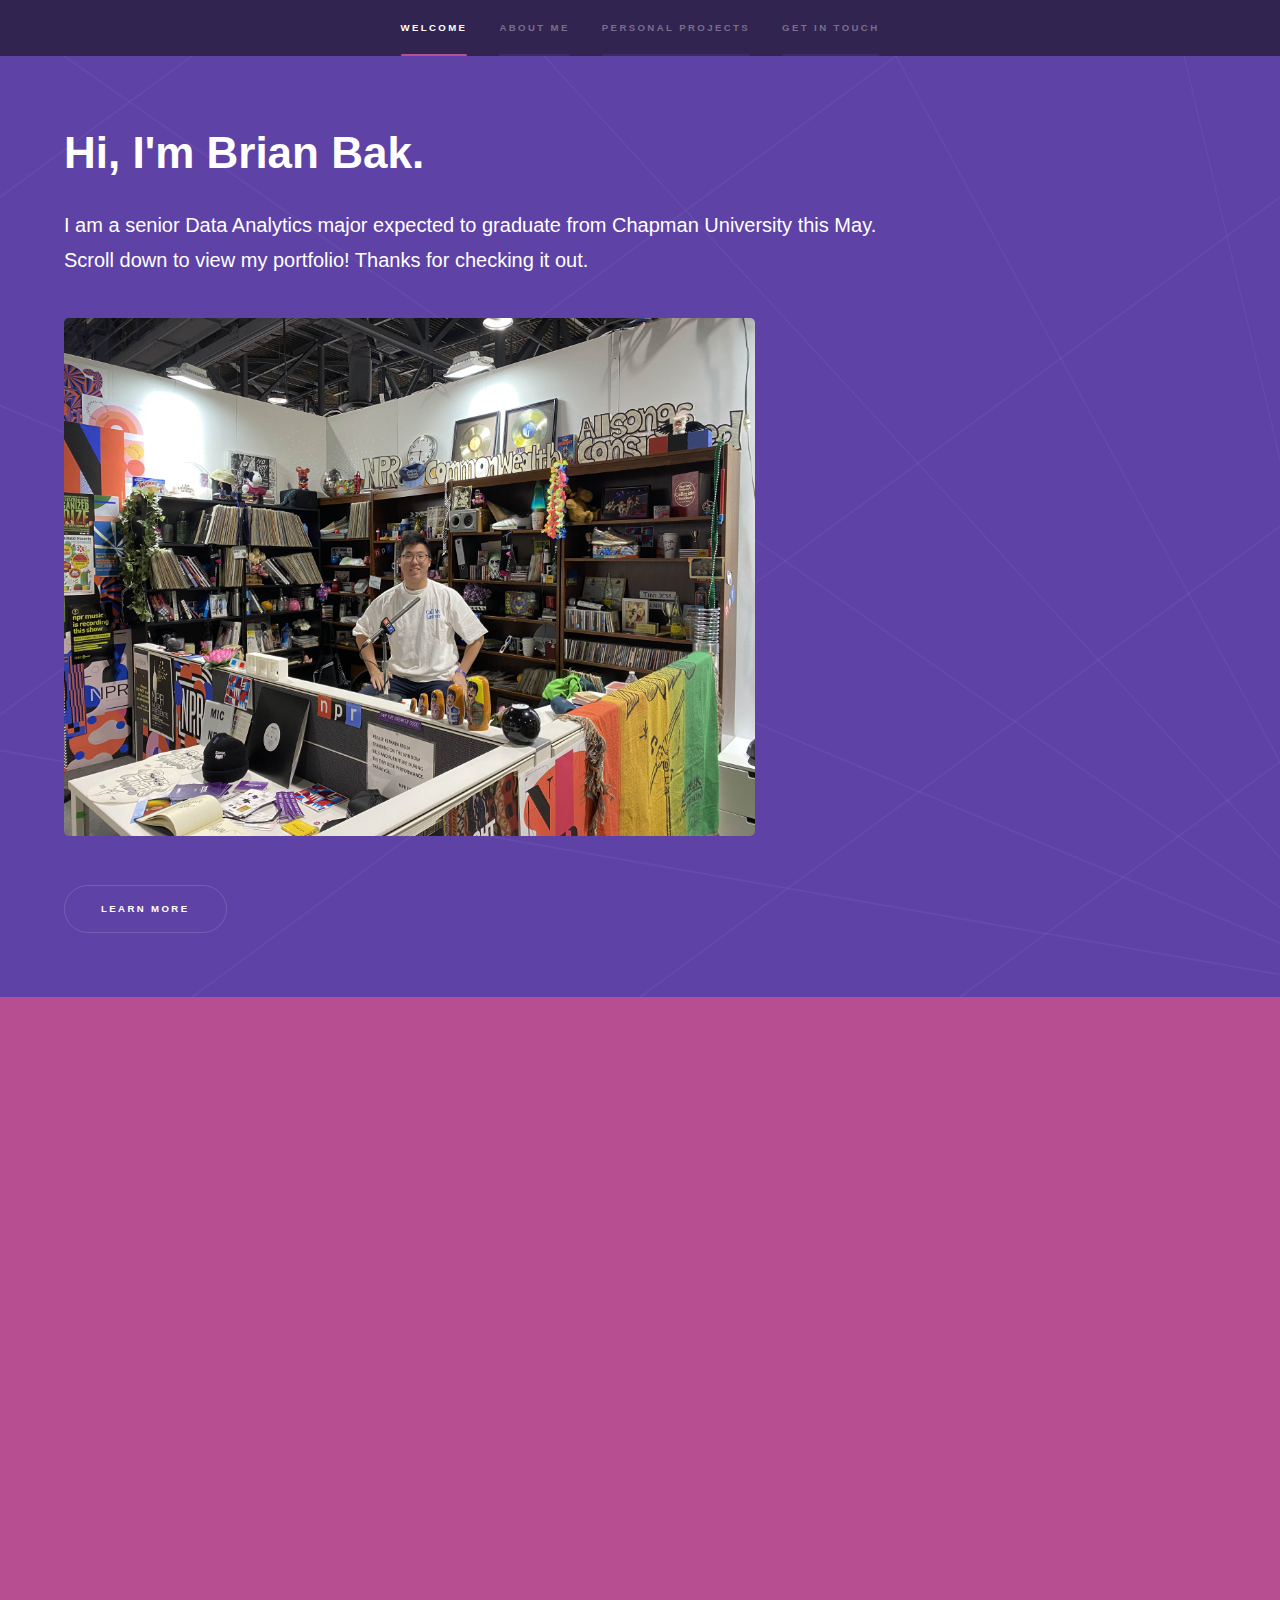
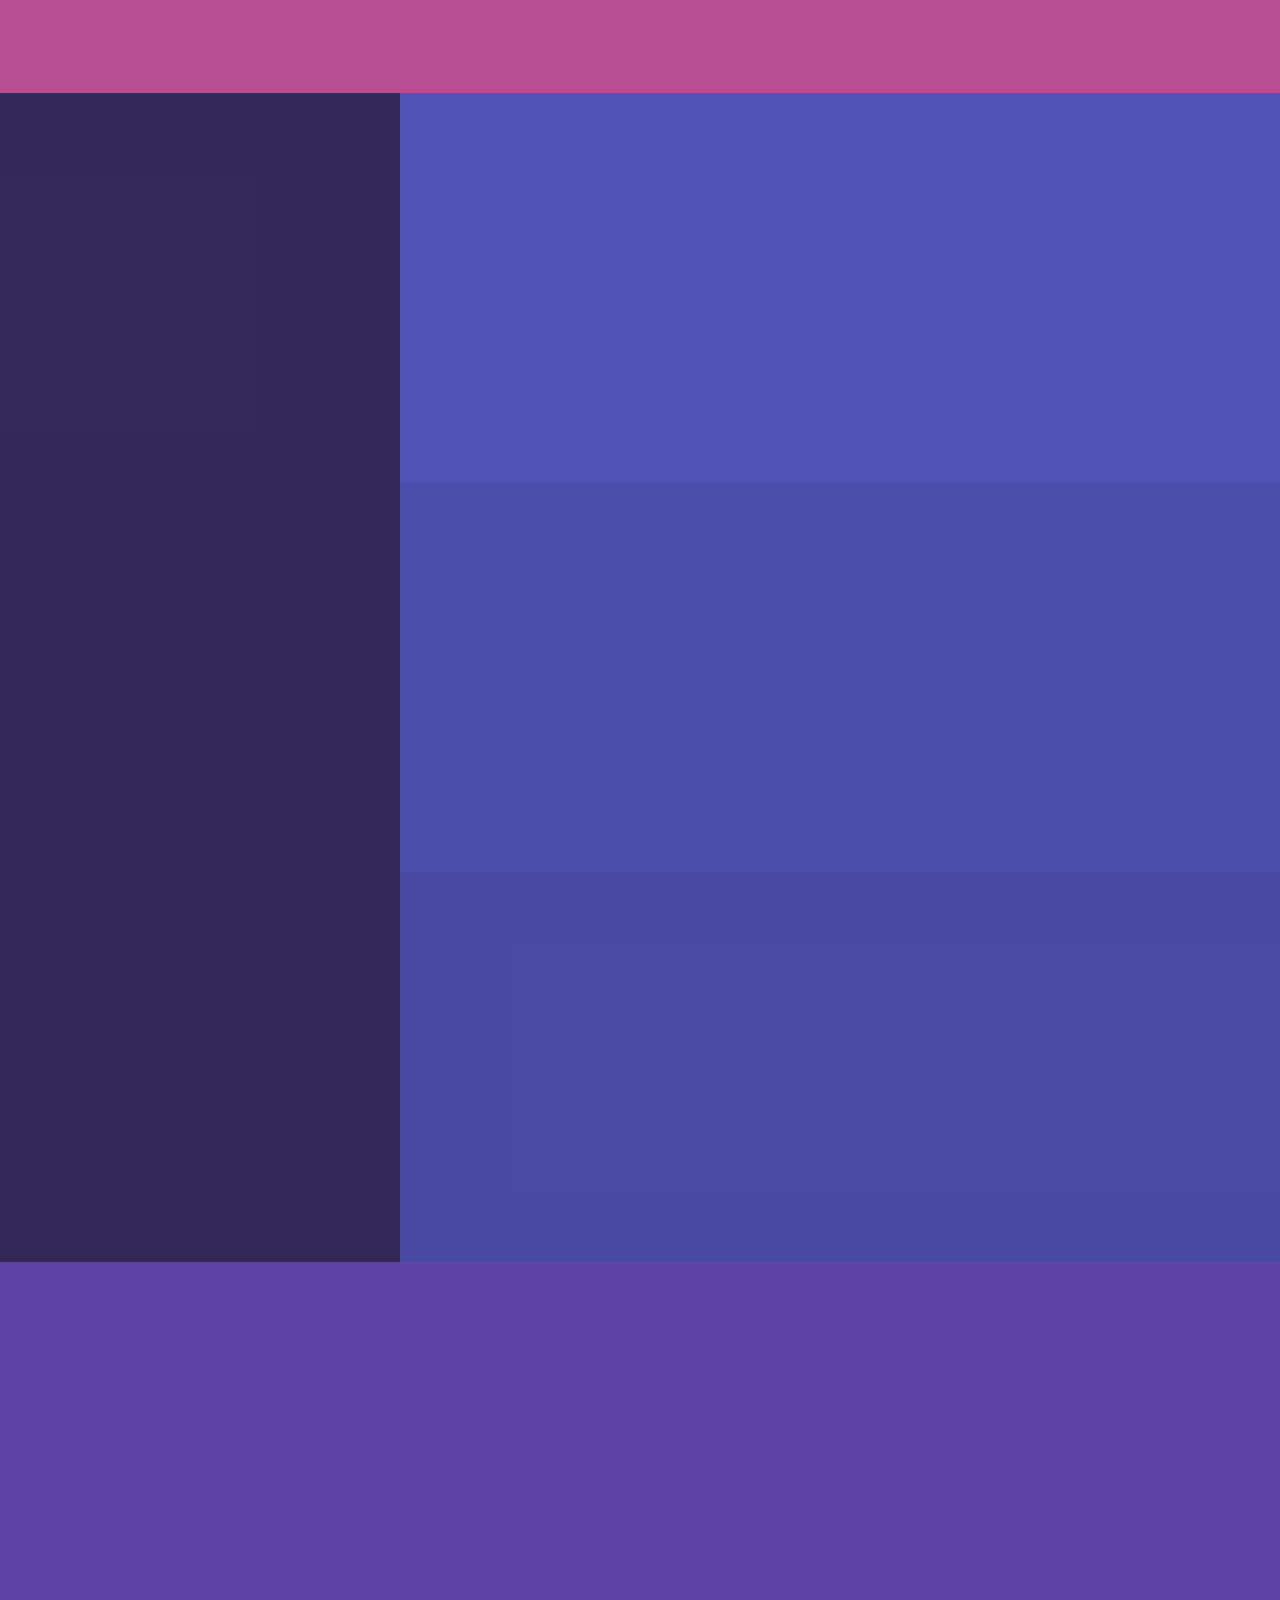
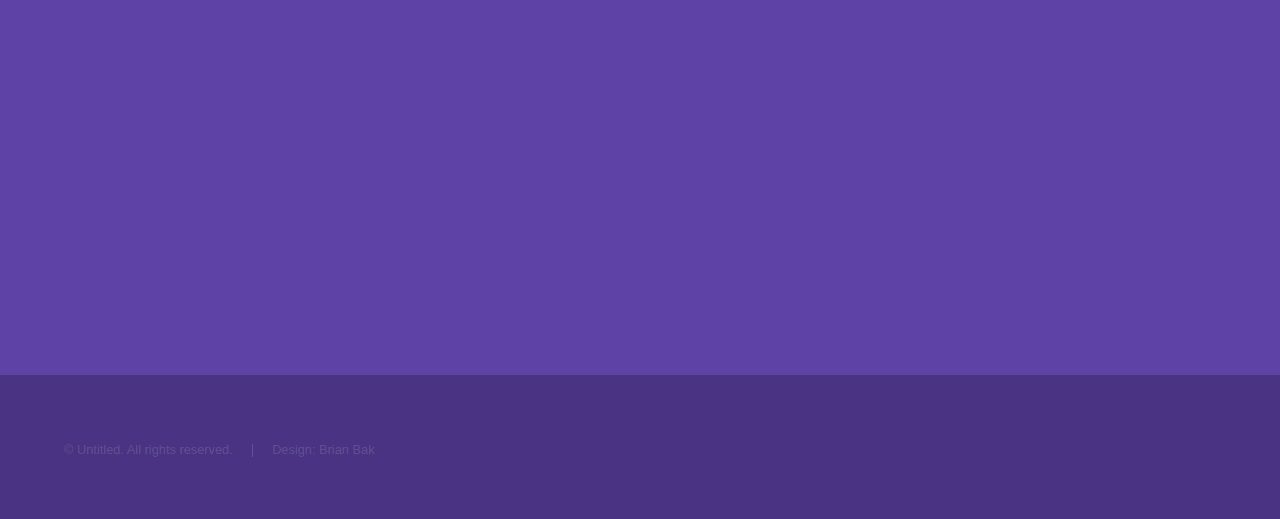
==== index.html @ 51b42155 "Add files via upload" ====
<!DOCTYPE HTML>
<!--
	Hyperspace by HTML5 UP
	html5up.net | @ajlkn
	Free for personal and commercial use under the CCA 3.0 license (html5up.net/license)
-->
<html>
	<head>
		<title>Brian Bak's Portfolio</title>
		<meta charset="utf-8" />
		<meta name="viewport" content="width=device-width, initial-scale=1, user-scalable=no" />
		<link rel="stylesheet" href="assets/css/main.css" />
		<noscript><link rel="stylesheet" href="assets/css/noscript.css" /></noscript>
	</head>
	<body class="is-preload">

		<!-- Sidebar -->
			<section id="sidebar">
				<div class="inner">
					<nav>
						<ul>
							<li><a href="#intro">Welcome</a></li>
							<li><a href="#one">About Me</a></li>
							<li><a href="#two">Personal Projects</a></li>
							<li><a href="#three">Get in touch</a></li>
						</ul>
					</nav>
				</div>
			</section>

		<!-- Wrapper -->
			<div id="wrapper">

				<!-- Intro -->
					<section id="intro" class="wrapper style1 fullscreen fade-up">
						<div class="inner">
							<h1>Hi, I'm Brian Bak.</h1>
							<p>I am a senior Data Analytics major expected to graduate from Chapman University this May. <br/>
							Scroll down to view my portfolio! Thanks for checking it out.</p>
							<p class="image"><img src="images/IMG_0502.jpg"/></p>
							<ul class="actions">
								<li><a href="#one" class="button scrolly">Learn more</a></li>
							</ul>
						</div>
					</section>
			

				<!-- One -->
					<section id="one" class="wrapper style3 fade-up">
						<div class="inner">
							<h2>About Me</h2>
							
							<p> Growing up, I took interest in the decision aspects of sports, curious about how to incorporate statistics 
								to improve in-game strategies and make decisions driven by data. From then on, these interests growing up led me to 
								Chapman University where I am expected to graduate this May with degrees in Data Analytics and Business Administration. 
							</br> </br>
								As I’ve progressed throughout my academic career, I’ve been exposed to a variety of other areas where analytics and data 
								strategy can be applied, such as the business sector. This led me to pursue an internship with NASCAR, a sport and business 
								I was unfamiliar with at the time, and granted me the opportunity to gain real world experience by applying what I’ve learned 
								in school to the fields of consumer behavior, research & insights, and data strategy. 
							</br></br>
								These lessons and experiences have greatly influenced what I look for in my career, and I'm hoping to pursue a role that reflects
								these sentiments.


								<h2>Here are a few fun facts about me: </h2>
								<ul>
									<li> My favorite TV show is Jeopardy.</li>
									<li> Picked up sports and concert photography within the last year. My dream is to photograph Bad Bunny.
										<a href="https://www.instagram.com/bbakphoto/" target="_blank" a> <br/>
											Click to see who I've photographed so far!</a> </li>
									<li> I've lived in every corner of the continental USA. Can you guess where?</li>
								</ul>
							</p>
							<p>Scroll down to view a few of my recent projects! </p>
						</div>
					</section>

				<!-- Two -->
				<section id="two" class="wrapper style2 spotlights">
					<section>
						<a href="#" class="image"><img src="https://miro.medium.com/v2/0*N3GcyIlVCw7f-8fk" alt="" data-position="center center" /></a>
						<div class="content">
							<div class="inner">
								<h2>The Significance of Day 2 Draft Picks: A Preview of a Few Late Round Prospects</h2>
								<p>Now that the NFL Combine and Pro Days have concluded, many of us are familiar with the Day 1 college prospects. However, front offices 
									place emphasis on finding and drafting undervalued players to select in the later rounds of the draft to help round out their rosters.</p>
								<ul class="actions">
									<li><a href="https://brianbak.medium.com/the-significance-of-day-2-draft-picks-a-preview-of-a-few-late-round-prospects-a52f808324b1" target="_blank" class="button">Learn more</a></li>
								</ul>
							</div>
						</div>
					</section>
					<section>
						<a href="#" class="image"><img src="https://miro.medium.com/v2/format:webp/1*3vzLBD2oh32hBm9R43gMwA.png" alt="" data-position="top center" /></a>
						<div class="content">
							<div class="inner">
								<h2>Sea Us Rise: An Assessment of the Seattle Mariners</h2>
								<p>Baseball is right around the corner... hopefully. I provided an in-depth analysis of last year's performance of the Seattle Mariners.
									I analyzed key metrics that explained the team's strengths and weaknesses while displaying them using data visualization tactics.</p>
								<ul class="actions">
									<li><a href="https://brianbak.medium.com/sea-us-rise-an-assessment-of-the-seattle-mariners-c0f5d34ef2f6" target="_blank" class="button">Learn more</a></li>
								</ul>
							</div>
						</div>
					</section>
					<section>
						<a href="#" class="image"><img src="https://miro.medium.com/v2/0*O9db_yfv7i98U46D" alt="" data-position="25% 25%" /></a>
						<div class="content">
							<div class="inner">
								<h2>Fly Eagles Fly! An Offseason Preview of the Philadelphia Eagles</h2>
								<p>The Philadelphia Eagles surpassed everyone's expectations with their clinch of a Wild Card berth. 
									I used a few data visualization tools in R to explain why they performed so well, and what they can 
									do to improve their situation this upcoming off-season.</p>
								<ul class="actions">
									<li><a href="https://medium.com/@brianbak/fly-eagles-fly-an-offseason-preview-of-the-philadelphia-eagles-a150f20dad26" target="_blank" class="button">Learn more</a></li>
								</ul>
							</div>
						</div>
					</section>
				</section>

				<!-- Three -->
					<section id="three" class="wrapper style1 fade-up">
						<div class="inner">
							<h2>Contact Information</h2>
							<p>Please use the information listed below to connect and learn more about me!</p>
								<section>
									<ul class="contact">
										<li>
											<h3>Location</h3>
											<span>Chapman University <br/>
												1 University Dr<br />
											 Orange, CA 92866<br />
											</span>
										</li>
										<li>
											<h3>Email</h3>
											<a href="mailto: bbak@chapman.edu">bbak@chapman.edu</a>
										</li>
										<li>
											<h3>LinkedIn</h3>
											<a href="https://www.linkedin.com/in/bbak/" target="_blank">linkedin.com/in/bbak/</a>
										</li>
										<li>
											<h3>Resume</h3>
											<a href="https://github.com/brianjbak/brianjbak.github.io/raw/main/assets/BrianBakResume.pdf" target="_blank">Brian Bak's Resume</a>
										</li>
										<li>
											<h3>Social</h3>
											<ul class="icons">
												<li><a href="https://twitter.com/bbakdata" target="_blank" class="icon brands fa-twitter"><span class="label">Twitter</span></a></li>
												<li><a href="https://www.instagram.com/bbakphoto/" class="icon brands fa-instagram" target="_blank"><span class="label">Instagram</span></a></li>
												<li><a href="https://brianbak.medium.com/" class="icon brands fa-medium" target="_blank"><span class="label">Medium</span></a></li>
												
											</ul>
										</li>
									</ul>
								</section>
							</div>
						</div>
					</section>

			</div>

		<!-- Footer -->
			<footer id="footer" class="wrapper style1-alt">
				<div class="inner">
					<ul class="menu">
						<li>&copy; Untitled. All rights reserved.</li><li>Design: Brian Bak</a></li>
					</ul>
				</div>
			</footer>

		<!-- Scripts -->
			<script src="assets/js/jquery.min.js"></script>
			<script src="assets/js/jquery.scrollex.min.js"></script>
			<script src="assets/js/jquery.scrolly.min.js"></script>
			<script src="assets/js/browser.min.js"></script>
			<script src="assets/js/breakpoints.min.js"></script>
			<script src="assets/js/util.js"></script>
			<script src="assets/js/main.js"></script>

	</body>
</html>
---- assets/css/main.css ----
@import url(fontawesome-all.min.css);

/*
	Hyperspace by HTML5 UP
	html5up.net | @ajlkn
	Free for personal and commercial use under the CCA 3.0 license (html5up.net/license)
*/

html, body, div, span, applet, object,
iframe, h1, h2, h3, h4, h5, h6, p, blockquote,
pre, a, abbr, acronym, address, big, cite,
code, del, dfn, em, img, ins, kbd, q, s, samp,
small, strike, strong, sub, sup, tt, var, b,
u, i, center, dl, dt, dd, ol, ul, li, fieldset,
form, label, legend, table, caption, tbody,
tfoot, thead, tr, th, td, article, aside,
canvas, details, embed, figure, figcaption,
footer, header, hgroup, menu, nav, output, ruby,
section, summary, time, mark, audio, video {
	margin: 0;
	padding: 0;
	border: 0;
	font-size: 100%;
	font: inherit;
	vertical-align: baseline;}

article, aside, details, figcaption, figure,
footer, header, hgroup, menu, nav, section {
	display: block;}

body {
	line-height: 1;
}

ol, ul {
	list-style: none;
}

blockquote, q {
	quotes: none;
}

	blockquote:before, blockquote:after, q:before, q:after {
		content: '';
		content: none;
	}

table {
	border-collapse: collapse;
	border-spacing: 0;
}

body {
	-webkit-text-size-adjust: none;
}

mark {
	background-color: transparent;
	color: inherit;
}

input::-moz-focus-inner {
	border: 0;
	padding: 0;
	
	
}

input, select, textarea {
	-moz-appearance: none;
	-webkit-appearance: none;
	-ms-appearance: none;
	appearance: none;
}

/* Basic */

	@-ms-viewport {
		width: device-width;
	}

	body {
		-ms-overflow-style: scrollbar;
	}

	@media screen and (max-width: 480px) {

		html, body {
			min-width: 320px;
		}

	}

	html {
		box-sizing: border-box;
	}

	*, *:before, *:after {
		box-sizing: inherit;
	}

	body {
		background: #312450;
	}

		body.is-preload *, body.is-preload *:before, body.is-preload *:after {
			-moz-animation: none !important;
			-webkit-animation: none !important;
			-ms-animation: none !important;
			animation: none !important;
			-moz-transition: none !important;
			-webkit-transition: none !important;
			-ms-transition: none !important;
			transition: none !important;
		}

/* Type */

	body, input, select, textarea {
		color: rgba(255, 255, 255, 0.55);
		font-family: Arial, Helvetica, sans-serif;
		font-size: 16.5pt;
		font-weight: normal;
		line-height: 1.75;
	}

		@media screen and (max-width: 1680px) {

			body, input, select, textarea {
				font-size: 13pt;
			}

		}

		@media screen and (max-width: 1280px) {

			body, input, select, textarea {
				font-size: 12pt;
			}

		}

		@media screen and (max-width: 360px) {

			body, input, select, textarea {
				font-size: 11pt;
			}

		}

	a {
		-moz-transition: color 0.2s ease, border-bottom-color 0.2s ease;
		-webkit-transition: color 0.2s ease, border-bottom-color 0.2s ease;
		-ms-transition: color 0.2s ease, border-bottom-color 0.2s ease;
		transition: color 0.2s ease, border-bottom-color 0.2s ease;
		border-bottom: dotted 1px rgba(255, 255, 255, 0.35);
		color: inherit;
		text-decoration: none;
	}

		a:hover {
			border-bottom-color: transparent;
			color: #ffffff;
		}

	strong, b {
		color: #ffffff;
		font-weight: bold;
	}

	em, i {
		font-style: italic;
	}

	p {
		margin: 0 0 2em 0;
		color: rgb(255, 255, 255);
	}

	h1, h2, h3, h4, h5, h6 {
		color: #ffffff;
		font-weight: bold;
		line-height: 1.5;
		margin: 0 0 0.5em 0;
	}

		h1 a, h2 a, h3 a, h4 a, h5 a, h6 a {
			color: inherit;
			text-decoration: none;
		}

	h1 {
		font-size: 2.75em;
		
	}

		h1.major {
			margin: 0 0 1.3em 0;
			position: relative;
			padding-bottom: 0.35em;
			
		}

			h1.major:after {
				background-image: -moz-linear-gradient(to right, #5e42a6, #b74e91);
				background-image: -webkit-linear-gradient(to right, #5e42a6, #b74e91);
				background-image: -ms-linear-gradient(to right, #5e42a6, #b74e91);
				background-image: linear-gradient(to right, #5e42a6, #b74e91);
				-moz-transition: max-width 0.2s ease;
				-webkit-transition: max-width 0.2s ease;
				-ms-transition: max-width 0.2s ease;
				transition: max-width 0.2s ease;
				border-radius: 0.2em;
				bottom: 0;
				content: '';
				height: 0.05em;
				position: absolute;
				right: 0;
				width: 100%;
			}

	h2 {
		font-size: 1.75em;
	}

	h3 {
		font-size: 1.1em;
	}

	h4 {
		font-size: 1em;
	}

	h5 {
		font-size: 0.8em;
	}

	h6 {
		font-size: 0.6em;
	}

	@media screen and (max-width: 736px) {

		h1 {
			font-size: 2em;
			
		}

		h2 {
			font-size: 1.25em;
		}

		h3 {
			font-size: 1em;
		}

		h4 {
			font-size: 0.8em;
		}

		h5 {
			font-size: 0.6em;
		}

		h6 {
			font-size: 0.6em;
		}

	}

	sub {
		font-size: 0.8em;
		position: relative;
		top: 0.5em;
	}

	sup {
		font-size: 0.8em;
		position: relative;
		top: -0.5em;
	}

	blockquote {
		border-left: solid 4px rgba(255, 255, 255, 0.15);
		font-style: italic;
		margin: 0 0 2em 0;
		padding: 0.5em 0 0.5em 2em;
	}

	code {
		background: rgba(255, 255, 255, 0.05);
		border-radius: 0.25em;
		border: solid 1px rgba(255, 255, 255, 0.15);
		font-family: "Courier New", monospace;
		font-size: 0.9em;
		margin: 0 0.25em;
		padding: 0.25em 0.65em;
	}

	pre {
		-webkit-overflow-scrolling: touch;
		font-family: "Courier New", monospace;
		font-size: 0.9em;
		margin: 0 0 2em 0;
	}

		pre code {
			display: block;
			line-height: 1.75em;
			padding: 1em 1.5em;
			overflow-x: auto;
		}

	hr {
		border: 0;
		border-bottom: solid 1px rgba(255, 255, 255, 0.15);
		margin: 2em 0;
	}

		hr.major {
			margin: 3em 0;
		}

	.align-left {
		text-align: left;
	}

	.align-center {
		text-align: center;
	}

	.align-right {
		text-align: right;
	}

/* Row */

	.row {
		display: flex;
		flex-wrap: wrap;
		box-sizing: border-box;
		align-items: stretch;
	}

		.row > * {
			box-sizing: border-box;
		}

		.row.gtr-uniform > * > :last-child {
			margin-bottom: 0;
		}

		.row.aln-left {
			justify-content: flex-start;
		}

		.row.aln-center {
			justify-content: center;
		}

		.row.aln-right {
			justify-content: flex-end;
		}

		.row.aln-top {
			align-items: flex-start;
		}

		.row.aln-middle {
			align-items: center;
		}

		.row.aln-bottom {
			align-items: flex-end;
		}

		.row > .imp {
			order: -1;
		}

		.row > .col-1 {
			width: 8.33333%;
		}

		.row > .off-1 {
			margin-left: 8.33333%;
		}

		.row > .col-2 {
			width: 16.66667%;
		}

		.row > .off-2 {
			margin-left: 16.66667%;
		}

		.row > .col-3 {
			width: 25%;
		}

		.row > .off-3 {
			margin-left: 25%;
		}

		.row > .col-4 {
			width: 33.33333%;
		}

		.row > .off-4 {
			margin-left: 33.33333%;
		}

		.row > .col-5 {
			width: 41.66667%;
		}

		.row > .off-5 {
			margin-left: 41.66667%;
		}

		.row > .col-6 {
			width: 50%;
		}

		.row > .off-6 {
			margin-left: 50%;
		}

		.row > .col-7 {
			width: 58.33333%;
		}

		.row > .off-7 {
			margin-left: 58.33333%;
		}

		.row > .col-8 {
			width: 66.66667%;
		}

		.row > .off-8 {
			margin-left: 66.66667%;
		}

		.row > .col-9 {
			width: 75%;
		}

		.row > .off-9 {
			margin-left: 75%;
		}

		.row > .col-10 {
			width: 83.33333%;
		}

		.row > .off-10 {
			margin-left: 83.33333%;
		}

		.row > .col-11 {
			width: 91.66667%;
		}

		.row > .off-11 {
			margin-left: 91.66667%;
		}

		.row > .col-12 {
			width: 100%;
		}

		.row > .off-12 {
			margin-left: 100%;
		}

		.row.gtr-0 {
			margin-top: 0;
			margin-left: 0em;
		}

			.row.gtr-0 > * {
				padding: 0 0 0 0em;
			}

			.row.gtr-0.gtr-uniform {
				margin-top: 0em;
			}

				.row.gtr-0.gtr-uniform > * {
					padding-top: 0em;
				}

		.row.gtr-25 {
			margin-top: 0;
			margin-left: -0.375em;
		}

			.row.gtr-25 > * {
				padding: 0 0 0 0.375em;
			}

			.row.gtr-25.gtr-uniform {
				margin-top: -0.375em;
			}

				.row.gtr-25.gtr-uniform > * {
					padding-top: 0.375em;
				}

		.row.gtr-50 {
			margin-top: 0;
			margin-left: -0.75em;
		}

			.row.gtr-50 > * {
				padding: 0 0 0 0.75em;
			}

			.row.gtr-50.gtr-uniform {
				margin-top: -0.75em;
			}

				.row.gtr-50.gtr-uniform > * {
					padding-top: 0.75em;
				}

		.row {
			margin-top: 0;
			margin-left: -1.5em;
		}

			.row > * {
				padding: 0 0 0 1.5em;
			}

			.row.gtr-uniform {
				margin-top: -1.5em;
			}

				.row.gtr-uniform > * {
					padding-top: 1.5em;
				}

		.row.gtr-150 {
			margin-top: 0;
			margin-left: -2.25em;
		}

			.row.gtr-150 > * {
				padding: 0 0 0 2.25em;
			}

			.row.gtr-150.gtr-uniform {
				margin-top: -2.25em;
			}

				.row.gtr-150.gtr-uniform > * {
					padding-top: 2.25em;
				}

		.row.gtr-200 {
			margin-top: 0;
			margin-left: -3em;
		}

			.row.gtr-200 > * {
				padding: 0 0 0 3em;
			}

			.row.gtr-200.gtr-uniform {
				margin-top: -3em;
			}

				.row.gtr-200.gtr-uniform > * {
					padding-top: 3em;
				}

		@media screen and (max-width: 1680px) {

			.row {
				display: flex;
				flex-wrap: wrap;
				box-sizing: border-box;
				align-items: stretch;
			}

				.row > * {
					box-sizing: border-box;
				}

				.row.gtr-uniform > * > :last-child {
					margin-bottom: 0;
				}

				.row.aln-left {
					justify-content: flex-start;
				}

				.row.aln-center {
					justify-content: center;
				}

				.row.aln-right {
					justify-content: flex-end;
				}

				.row.aln-top {
					align-items: flex-start;
				}

				.row.aln-middle {
					align-items: center;
				}

				.row.aln-bottom {
					align-items: flex-end;
				}

				.row > .imp-xlarge {
					order: -1;
				}

				.row > .col-1-xlarge {
					width: 8.33333%;
				}

				.row > .off-1-xlarge {
					margin-left: 8.33333%;
				}

				.row > .col-2-xlarge {
					width: 16.66667%;
				}

				.row > .off-2-xlarge {
					margin-left: 16.66667%;
				}

				.row > .col-3-xlarge {
					width: 25%;
				}

				.row > .off-3-xlarge {
					margin-left: 25%;
				}

				.row > .col-4-xlarge {
					width: 33.33333%;
				}

				.row > .off-4-xlarge {
					margin-left: 33.33333%;
				}

				.row > .col-5-xlarge {
					width: 41.66667%;
				}

				.row > .off-5-xlarge {
					margin-left: 41.66667%;
				}

				.row > .col-6-xlarge {
					width: 50%;
				}

				.row > .off-6-xlarge {
					margin-left: 50%;
				}

				.row > .col-7-xlarge {
					width: 58.33333%;
				}

				.row > .off-7-xlarge {
					margin-left: 58.33333%;
				}

				.row > .col-8-xlarge {
					width: 66.66667%;
				}

				.row > .off-8-xlarge {
					margin-left: 66.66667%;
				}

				.row > .col-9-xlarge {
					width: 75%;
				}

				.row > .off-9-xlarge {
					margin-left: 75%;
				}

				.row > .col-10-xlarge {
					width: 83.33333%;
				}

				.row > .off-10-xlarge {
					margin-left: 83.33333%;
				}

				.row > .col-11-xlarge {
					width: 91.66667%;
				}

				.row > .off-11-xlarge {
					margin-left: 91.66667%;
				}

				.row > .col-12-xlarge {
					width: 100%;
				}

				.row > .off-12-xlarge {
					margin-left: 100%;
				}

				.row.gtr-0 {
					margin-top: 0;
					margin-left: 0em;
				}

					.row.gtr-0 > * {
						padding: 0 0 0 0em;
					}

					.row.gtr-0.gtr-uniform {
						margin-top: 0em;
					}

						.row.gtr-0.gtr-uniform > * {
							padding-top: 0em;
						}

				.row.gtr-25 {
					margin-top: 0;
					margin-left: -0.375em;
				}

					.row.gtr-25 > * {
						padding: 0 0 0 0.375em;
					}

					.row.gtr-25.gtr-uniform {
						margin-top: -0.375em;
					}

						.row.gtr-25.gtr-uniform > * {
							padding-top: 0.375em;
						}

				.row.gtr-50 {
					margin-top: 0;
					margin-left: -0.75em;
				}

					.row.gtr-50 > * {
						padding: 0 0 0 0.75em;
					}

					.row.gtr-50.gtr-uniform {
						margin-top: -0.75em;
					}

						.row.gtr-50.gtr-uniform > * {
							padding-top: 0.75em;
						}

				.row {
					margin-top: 0;
					margin-left: -1.5em;
				}

					.row > * {
						padding: 0 0 0 1.5em;
					}

					.row.gtr-uniform {
						margin-top: -1.5em;
					}

						.row.gtr-uniform > * {
							padding-top: 1.5em;
						}

				.row.gtr-150 {
					margin-top: 0;
					margin-left: -2.25em;
				}

					.row.gtr-150 > * {
						padding: 0 0 0 2.25em;
					}

					.row.gtr-150.gtr-uniform {
						margin-top: -2.25em;
					}

						.row.gtr-150.gtr-uniform > * {
							padding-top: 2.25em;
						}

				.row.gtr-200 {
					margin-top: 0;
					margin-left: -3em;
				}

					.row.gtr-200 > * {
						padding: 0 0 0 3em;
					}

					.row.gtr-200.gtr-uniform {
						margin-top: -3em;
					}

						.row.gtr-200.gtr-uniform > * {
							padding-top: 3em;
						}

		}

		@media screen and (max-width: 1280px) {

			.row {
				display: flex;
				flex-wrap: wrap;
				box-sizing: border-box;
				align-items: stretch;
			}

				.row > * {
					box-sizing: border-box;
				}

				.row.gtr-uniform > * > :last-child {
					margin-bottom: 0;
				}

				.row.aln-left {
					justify-content: flex-start;
				}

				.row.aln-center {
					justify-content: center;
				}

				.row.aln-right {
					justify-content: flex-end;
				}

				.row.aln-top {
					align-items: flex-start;
				}

				.row.aln-middle {
					align-items: center;
				}

				.row.aln-bottom {
					align-items: flex-end;
				}

				.row > .imp-large {
					order: -1;
				}

				.row > .col-1-large {
					width: 8.33333%;
				}

				.row > .off-1-large {
					margin-left: 8.33333%;
				}

				.row > .col-2-large {
					width: 16.66667%;
				}

				.row > .off-2-large {
					margin-left: 16.66667%;
				}

				.row > .col-3-large {
					width: 25%;
				}

				.row > .off-3-large {
					margin-left: 25%;
				}

				.row > .col-4-large {
					width: 33.33333%;
				}

				.row > .off-4-large {
					margin-left: 33.33333%;
				}

				.row > .col-5-large {
					width: 41.66667%;
				}

				.row > .off-5-large {
					margin-left: 41.66667%;
				}

				.row > .col-6-large {
					width: 50%;
				}

				.row > .off-6-large {
					margin-left: 50%;
				}

				.row > .col-7-large {
					width: 58.33333%;
				}

				.row > .off-7-large {
					margin-left: 58.33333%;
				}

				.row > .col-8-large {
					width: 66.66667%;
				}

				.row > .off-8-large {
					margin-left: 66.66667%;
				}

				.row > .col-9-large {
					width: 75%;
				}

				.row > .off-9-large {
					margin-left: 75%;
				}

				.row > .col-10-large {
					width: 83.33333%;
				}

				.row > .off-10-large {
					margin-left: 83.33333%;
				}

				.row > .col-11-large {
					width: 91.66667%;
				}

				.row > .off-11-large {
					margin-left: 91.66667%;
				}

				.row > .col-12-large {
					width: 100%;
				}

				.row > .off-12-large {
					margin-left: 100%;
				}

				.row.gtr-0 {
					margin-top: 0;
					margin-left: 0em;
				}

					.row.gtr-0 > * {
						padding: 0 0 0 0em;
					}

					.row.gtr-0.gtr-uniform {
						margin-top: 0em;
					}

						.row.gtr-0.gtr-uniform > * {
							padding-top: 0em;
						}

				.row.gtr-25 {
					margin-top: 0;
					margin-left: -0.375em;
				}

					.row.gtr-25 > * {
						padding: 0 0 0 0.375em;
					}

					.row.gtr-25.gtr-uniform {
						margin-top: -0.375em;
					}

						.row.gtr-25.gtr-uniform > * {
							padding-top: 0.375em;
						}

				.row.gtr-50 {
					margin-top: 0;
					margin-left: -0.75em;
				}

					.row.gtr-50 > * {
						padding: 0 0 0 0.75em;
					}

					.row.gtr-50.gtr-uniform {
						margin-top: -0.75em;
					}

						.row.gtr-50.gtr-uniform > * {
							padding-top: 0.75em;
						}

				.row {
					margin-top: 0;
					margin-left: -1.5em;
				}

					.row > * {
						padding: 0 0 0 1.5em;
					}

					.row.gtr-uniform {
						margin-top: -1.5em;
					}

						.row.gtr-uniform > * {
							padding-top: 1.5em;
						}

				.row.gtr-150 {
					margin-top: 0;
					margin-left: -2.25em;
				}

					.row.gtr-150 > * {
						padding: 0 0 0 2.25em;
					}

					.row.gtr-150.gtr-uniform {
						margin-top: -2.25em;
					}

						.row.gtr-150.gtr-uniform > * {
							padding-top: 2.25em;
						}

				.row.gtr-200 {
					margin-top: 0;
					margin-left: -3em;
				}

					.row.gtr-200 > * {
						padding: 0 0 0 3em;
					}

					.row.gtr-200.gtr-uniform {
						margin-top: -3em;
					}

						.row.gtr-200.gtr-uniform > * {
							padding-top: 3em;
						}

		}

		@media screen and (max-width: 980px) {

			.row {
				display: flex;
				flex-wrap: wrap;
				box-sizing: border-box;
				align-items: stretch;
			}

				.row > * {
					box-sizing: border-box;
				}

				.row.gtr-uniform > * > :last-child {
					margin-bottom: 0;
				}

				.row.aln-left {
					justify-content: flex-start;
				}

				.row.aln-center {
					justify-content: center;
				}

				.row.aln-right {
					justify-content: flex-end;
				}

				.row.aln-top {
					align-items: flex-start;
				}

				.row.aln-middle {
					align-items: center;
				}

				.row.aln-bottom {
					align-items: flex-end;
				}

				.row > .imp-medium {
					order: -1;
				}

				.row > .col-1-medium {
					width: 8.33333%;
				}

				.row > .off-1-medium {
					margin-left: 8.33333%;
				}

				.row > .col-2-medium {
					width: 16.66667%;
				}

				.row > .off-2-medium {
					margin-left: 16.66667%;
				}

				.row > .col-3-medium {
					width: 25%;
				}

				.row > .off-3-medium {
					margin-left: 25%;
				}

				.row > .col-4-medium {
					width: 33.33333%;
				}

				.row > .off-4-medium {
					margin-left: 33.33333%;
				}

				.row > .col-5-medium {
					width: 41.66667%;
				}

				.row > .off-5-medium {
					margin-left: 41.66667%;
				}

				.row > .col-6-medium {
					width: 50%;
				}

				.row > .off-6-medium {
					margin-left: 50%;
				}

				.row > .col-7-medium {
					width: 58.33333%;
				}

				.row > .off-7-medium {
					margin-left: 58.33333%;
				}

				.row > .col-8-medium {
					width: 66.66667%;
				}

				.row > .off-8-medium {
					margin-left: 66.66667%;
				}

				.row > .col-9-medium {
					width: 75%;
				}

				.row > .off-9-medium {
					margin-left: 75%;
				}

				.row > .col-10-medium {
					width: 83.33333%;
				}

				.row > .off-10-medium {
					margin-left: 83.33333%;
				}

				.row > .col-11-medium {
					width: 91.66667%;
				}

				.row > .off-11-medium {
					margin-left: 91.66667%;
				}

				.row > .col-12-medium {
					width: 100%;
				}

				.row > .off-12-medium {
					margin-left: 100%;
				}

				.row.gtr-0 {
					margin-top: 0;
					margin-left: 0em;
				}

					.row.gtr-0 > * {
						padding: 0 0 0 0em;
					}

					.row.gtr-0.gtr-uniform {
						margin-top: 0em;
					}

						.row.gtr-0.gtr-uniform > * {
							padding-top: 0em;
						}

				.row.gtr-25 {
					margin-top: 0;
					margin-left: -0.375em;
				}

					.row.gtr-25 > * {
						padding: 0 0 0 0.375em;
					}

					.row.gtr-25.gtr-uniform {
						margin-top: -0.375em;
					}

						.row.gtr-25.gtr-uniform > * {
							padding-top: 0.375em;
						}

				.row.gtr-50 {
					margin-top: 0;
					margin-left: -0.75em;
				}

					.row.gtr-50 > * {
						padding: 0 0 0 0.75em;
					}

					.row.gtr-50.gtr-uniform {
						margin-top: -0.75em;
					}

						.row.gtr-50.gtr-uniform > * {
							padding-top: 0.75em;
						}

				.row {
					margin-top: 0;
					margin-left: -1.5em;
				}

					.row > * {
						padding: 0 0 0 1.5em;
					}

					.row.gtr-uniform {
						margin-top: -1.5em;
					}

						.row.gtr-uniform > * {
							padding-top: 1.5em;
						}

				.row.gtr-150 {
					margin-top: 0;
					margin-left: -2.25em;
				}

					.row.gtr-150 > * {
						padding: 0 0 0 2.25em;
					}

					.row.gtr-150.gtr-uniform {
						margin-top: -2.25em;
					}

						.row.gtr-150.gtr-uniform > * {
							padding-top: 2.25em;
						}

				.row.gtr-200 {
					margin-top: 0;
					margin-left: -3em;
				}

					.row.gtr-200 > * {
						padding: 0 0 0 3em;
					}

					.row.gtr-200.gtr-uniform {
						margin-top: -3em;
					}

						.row.gtr-200.gtr-uniform > * {
							padding-top: 3em;
						}

		}

		@media screen and (max-width: 736px) {

			.row {
				display: flex;
				flex-wrap: wrap;
				box-sizing: border-box;
				align-items: stretch;
			}

				.row > * {
					box-sizing: border-box;
				}

				.row.gtr-uniform > * > :last-child {
					margin-bottom: 0;
				}

				.row.aln-left {
					justify-content: flex-start;
				}

				.row.aln-center {
					justify-content: center;
				}

				.row.aln-right {
					justify-content: flex-end;
				}

				.row.aln-top {
					align-items: flex-start;
				}

				.row.aln-middle {
					align-items: center;
				}

				.row.aln-bottom {
					align-items: flex-end;
				}

				.row > .imp-small {
					order: -1;
				}

				.row > .col-1-small {
					width: 8.33333%;
				}

				.row > .off-1-small {
					margin-left: 8.33333%;
				}

				.row > .col-2-small {
					width: 16.66667%;
				}

				.row > .off-2-small {
					margin-left: 16.66667%;
				}

				.row > .col-3-small {
					width: 25%;
				}

				.row > .off-3-small {
					margin-left: 25%;
				}

				.row > .col-4-small {
					width: 33.33333%;
				}

				.row > .off-4-small {
					margin-left: 33.33333%;
				}

				.row > .col-5-small {
					width: 41.66667%;
				}

				.row > .off-5-small {
					margin-left: 41.66667%;
				}

				.row > .col-6-small {
					width: 50%;
				}

				.row > .off-6-small {
					margin-left: 50%;
				}

				.row > .col-7-small {
					width: 58.33333%;
				}

				.row > .off-7-small {
					margin-left: 58.33333%;
				}

				.row > .col-8-small {
					width: 66.66667%;
				}

				.row > .off-8-small {
					margin-left: 66.66667%;
				}

				.row > .col-9-small {
					width: 75%;
				}

				.row > .off-9-small {
					margin-left: 75%;
				}

				.row > .col-10-small {
					width: 83.33333%;
				}

				.row > .off-10-small {
					margin-left: 83.33333%;
				}

				.row > .col-11-small {
					width: 91.66667%;
				}

				.row > .off-11-small {
					margin-left: 91.66667%;
				}

				.row > .col-12-small {
					width: 100%;
				}

				.row > .off-12-small {
					margin-left: 100%;
				}

				.row.gtr-0 {
					margin-top: 0;
					margin-left: 0em;
				}

					.row.gtr-0 > * {
						padding: 0 0 0 0em;
					}

					.row.gtr-0.gtr-uniform {
						margin-top: 0em;
					}

						.row.gtr-0.gtr-uniform > * {
							padding-top: 0em;
						}

				.row.gtr-25 {
					margin-top: 0;
					margin-left: -0.375em;
				}

					.row.gtr-25 > * {
						padding: 0 0 0 0.375em;
					}

					.row.gtr-25.gtr-uniform {
						margin-top: -0.375em;
					}

						.row.gtr-25.gtr-uniform > * {
							padding-top: 0.375em;
						}

				.row.gtr-50 {
					margin-top: 0;
					margin-left: -0.75em;
				}

					.row.gtr-50 > * {
						padding: 0 0 0 0.75em;
					}

					.row.gtr-50.gtr-uniform {
						margin-top: -0.75em;
					}

						.row.gtr-50.gtr-uniform > * {
							padding-top: 0.75em;
						}

				.row {
					margin-top: 0;
					margin-left: -1.5em;
				}

					.row > * {
						padding: 0 0 0 1.5em;
					}

					.row.gtr-uniform {
						margin-top: -1.5em;
					}

						.row.gtr-uniform > * {
							padding-top: 1.5em;
						}

				.row.gtr-150 {
					margin-top: 0;
					margin-left: -2.25em;
				}

					.row.gtr-150 > * {
						padding: 0 0 0 2.25em;
					}

					.row.gtr-150.gtr-uniform {
						margin-top: -2.25em;
					}

						.row.gtr-150.gtr-uniform > * {
							padding-top: 2.25em;
						}

				.row.gtr-200 {
					margin-top: 0;
					margin-left: -3em;
				}

					.row.gtr-200 > * {
						padding: 0 0 0 3em;
					}

					.row.gtr-200.gtr-uniform {
						margin-top: -3em;
					}

						.row.gtr-200.gtr-uniform > * {
							padding-top: 3em;
						}

		}

		@media screen and (max-width: 480px) {

			.row {
				display: flex;
				flex-wrap: wrap;
				box-sizing: border-box;
				align-items: stretch;
			}

				.row > * {
					box-sizing: border-box;
				}

				.row.gtr-uniform > * > :last-child {
					margin-bottom: 0;
				}

				.row.aln-left {
					justify-content: flex-start;
				}

				.row.aln-center {
					justify-content: center;
				}

				.row.aln-right {
					justify-content: flex-end;
				}

				.row.aln-top {
					align-items: flex-start;
				}

				.row.aln-middle {
					align-items: center;
				}

				.row.aln-bottom {
					align-items: flex-end;
				}

				.row > .imp-xsmall {
					order: -1;
				}

				.row > .col-1-xsmall {
					width: 8.33333%;
				}

				.row > .off-1-xsmall {
					margin-left: 8.33333%;
				}

				.row > .col-2-xsmall {
					width: 16.66667%;
				}

				.row > .off-2-xsmall {
					margin-left: 16.66667%;
				}

				.row > .col-3-xsmall {
					width: 25%;
				}

				.row > .off-3-xsmall {
					margin-left: 25%;
				}

				.row > .col-4-xsmall {
					width: 33.33333%;
				}

				.row > .off-4-xsmall {
					margin-left: 33.33333%;
				}

				.row > .col-5-xsmall {
					width: 41.66667%;
				}

				.row > .off-5-xsmall {
					margin-left: 41.66667%;
				}

				.row > .col-6-xsmall {
					width: 50%;
				}

				.row > .off-6-xsmall {
					margin-left: 50%;
				}

				.row > .col-7-xsmall {
					width: 58.33333%;
				}

				.row > .off-7-xsmall {
					margin-left: 58.33333%;
				}

				.row > .col-8-xsmall {
					width: 66.66667%;
				}

				.row > .off-8-xsmall {
					margin-left: 66.66667%;
				}

				.row > .col-9-xsmall {
					width: 75%;
				}

				.row > .off-9-xsmall {
					margin-left: 75%;
				}

				.row > .col-10-xsmall {
					width: 83.33333%;
				}

				.row > .off-10-xsmall {
					margin-left: 83.33333%;
				}

				.row > .col-11-xsmall {
					width: 91.66667%;
				}

				.row > .off-11-xsmall {
					margin-left: 91.66667%;
				}

				.row > .col-12-xsmall {
					width: 100%;
				}

				.row > .off-12-xsmall {
					margin-left: 100%;
				}

				.row.gtr-0 {
					margin-top: 0;
					margin-left: 0em;
				}

					.row.gtr-0 > * {
						padding: 0 0 0 0em;
					}

					.row.gtr-0.gtr-uniform {
						margin-top: 0em;
					}

						.row.gtr-0.gtr-uniform > * {
							padding-top: 0em;
						}

				.row.gtr-25 {
					margin-top: 0;
					margin-left: -0.375em;
				}

					.row.gtr-25 > * {
						padding: 0 0 0 0.375em;
					}

					.row.gtr-25.gtr-uniform {
						margin-top: -0.375em;
					}

						.row.gtr-25.gtr-uniform > * {
							padding-top: 0.375em;
						}

				.row.gtr-50 {
					margin-top: 0;
					margin-left: -0.75em;
				}

					.row.gtr-50 > * {
						padding: 0 0 0 0.75em;
					}

					.row.gtr-50.gtr-uniform {
						margin-top: -0.75em;
					}

						.row.gtr-50.gtr-uniform > * {
							padding-top: 0.75em;
						}

				.row {
					margin-top: 0;
					margin-left: -1.5em;
				}

					.row > * {
						padding: 0 0 0 1.5em;
					}

					.row.gtr-uniform {
						margin-top: -1.5em;
					}

						.row.gtr-uniform > * {
							padding-top: 1.5em;
						}

				.row.gtr-150 {
					margin-top: 0;
					margin-left: -2.25em;
				}

					.row.gtr-150 > * {
						padding: 0 0 0 2.25em;
					}

					.row.gtr-150.gtr-uniform {
						margin-top: -2.25em;
					}

						.row.gtr-150.gtr-uniform > * {
							padding-top: 2.25em;
						}

				.row.gtr-200 {
					margin-top: 0;
					margin-left: -3em;
				}

					.row.gtr-200 > * {
						padding: 0 0 0 3em;
					}

					.row.gtr-200.gtr-uniform {
						margin-top: -3em;
					}

						.row.gtr-200.gtr-uniform > * {
							padding-top: 3em;
						}

		}

/* Box */

	.box {
		border-radius: 0.25em;
		border: solid 1px rgba(255, 255, 255, 0.15);
		margin-bottom: 2em;
		padding: 1.5em;
	}

		.box > :last-child,
		.box > :last-child > :last-child,
		.box > :last-child > :last-child > :last-child {
			margin-bottom: 0;
		}

		.box.alt {
			border: 0;
			border-radius: 0;
			padding: 0;
		}

/* Button */

	input[type="submit"],
	input[type="reset"],
	input[type="button"],
	button,
	.button {
		-moz-appearance: none;
		-webkit-appearance: none;
		-ms-appearance: none;
		appearance: none;
		-moz-transition: border-color 0.2s ease;
		-webkit-transition: border-color 0.2s ease;
		-ms-transition: border-color 0.2s ease;
		transition: border-color 0.2s ease;
		background-color: transparent;
		border: solid 1px !important;
		border-color: rgba(255, 255, 255, 0.15) !important;
		border-radius: 3em;
		color: #ffffff !important;
		cursor: pointer;
		display: inline-block;
		font-size: 0.6em;
		font-weight: bold;
		height: calc(4.75em + 2px);
		letter-spacing: 0.25em;
		line-height: 4.75em;
		outline: 0;
		padding: 0 3.75em;
		position: relative;
		text-align: center;
		text-decoration: none;
		text-transform: uppercase;
		white-space: nowrap;
	}

		input[type="submit"]:after,
		input[type="reset"]:after,
		input[type="button"]:after,
		button:after,
		.button:after {
			-moz-transform: scale(0.25);
			-webkit-transform: scale(0.25);
			-ms-transform: scale(0.25);
			transform: scale(0.25);
			pointer-events: none;
			-moz-transition: opacity 0.2s ease, -moz-transform 0.2s ease;
			-webkit-transition: opacity 0.2s ease, -webkit-transform 0.2s ease;
			-ms-transition: opacity 0.2s ease, -ms-transform 0.2s ease;
			transition: opacity 0.2s ease, transform 0.2s ease;
			background: #ffffff;
			border-radius: 3em;
			content: '';
			height: 100%;
			left: 0;
			opacity: 0;
			position: absolute;
			top: 0;
			width: 100%;
		}

		input[type="submit"].icon:before,
		input[type="reset"].icon:before,
		input[type="button"].icon:before,
		button.icon:before,
		.button.icon:before {
			margin-right: 0.75em;
		}

		input[type="submit"].fit,
		input[type="reset"].fit,
		input[type="button"].fit,
		button.fit,
		.button.fit {
			width: 100%;
		}

		input[type="submit"].small,
		input[type="reset"].small,
		input[type="button"].small,
		button.small,
		.button.small {
			font-size: 0.4em;
		}

		input[type="submit"].large,
		input[type="reset"].large,
		input[type="button"].large,
		button.large,
		.button.large {
			font-size: 0.8em;
		}

		input[type="submit"].primary,
		input[type="reset"].primary,
		input[type="button"].primary,
		button.primary,
		.button.primary {
			background-color: #ffffff;
			color: #312450 !important;
		}

			input[type="submit"].primary:after,
			input[type="reset"].primary:after,
			input[type="button"].primary:after,
			button.primary:after,
			.button.primary:after {
				display: none;
			}

		input[type="submit"].disabled, input[type="submit"]:disabled,
		input[type="reset"].disabled,
		input[type="reset"]:disabled,
		input[type="button"].disabled,
		input[type="button"]:disabled,
		button.disabled,
		button:disabled,
		.button.disabled,
		.button:disabled {
			cursor: default;
			opacity: 0.5;
			pointer-events: none;
		}

		input[type="submit"]:hover,
		input[type="reset"]:hover,
		input[type="button"]:hover,
		button:hover,
		.button:hover {
			border-color: rgba(255, 255, 255, 0.55) !important;
		}

			input[type="submit"]:hover:after,
			input[type="reset"]:hover:after,
			input[type="button"]:hover:after,
			button:hover:after,
			.button:hover:after {
				opacity: 0.05;
				-moz-transform: scale(1);
				-webkit-transform: scale(1);
				-ms-transform: scale(1);
				transform: scale(1);
			}

			input[type="submit"]:hover:active,
			input[type="reset"]:hover:active,
			input[type="button"]:hover:active,
			button:hover:active,
			.button:hover:active {
				border-color: #ffffff !important;
			}

				input[type="submit"]:hover:active:after,
				input[type="reset"]:hover:active:after,
				input[type="button"]:hover:active:after,
				button:hover:active:after,
				.button:hover:active:after {
					opacity: 0.1;
				}

/* Features */

	.features {
		display: -moz-flex;
		display: -webkit-flex;
		display: -ms-flex;
		display: flex;
		-moz-flex-wrap: wrap;
		-webkit-flex-wrap: wrap;
		-ms-flex-wrap: wrap;
		flex-wrap: wrap;
		border-radius: 0.25em;
		border: solid 1px rgba(255, 255, 255, 0.15);
		background: rgba(255, 255, 255, 0.05);
		margin: 0 0 2em 0;
	}

		.features section {
			padding: 3.5em 3em 1em 7em ;
			width: 50%;
			border-top: solid 1px rgba(255, 255, 255, 0.15);
			position: relative;
		}

			.features section:nth-child(-n + 2) {
				border-top-width: 0;
			}

			.features section:nth-child(2n) {
				border-left: solid 1px rgba(255, 255, 255, 0.15);
			}

			.features section .icon {
				-moz-transition: opacity 0.5s ease, -moz-transform 0.5s ease;
				-webkit-transition: opacity 0.5s ease, -webkit-transform 0.5s ease;
				-ms-transition: opacity 0.5s ease, -ms-transform 0.5s ease;
				transition: opacity 0.5s ease, transform 0.5s ease;
				-moz-transition-delay: 1s;
				-webkit-transition-delay: 1s;
				-ms-transition-delay: 1s;
				transition-delay: 1s;
				-moz-transform: scale(1);
				-webkit-transform: scale(1);
				-ms-transform: scale(1);
				transform: scale(1);
				position: absolute;
				left: 3em;
				top: 3em;
				opacity: 1;
			}

			.features section:nth-child(1) .icon {
				-moz-transition-delay: 0.15s;
				-webkit-transition-delay: 0.15s;
				-ms-transition-delay: 0.15s;
				transition-delay: 0.15s;
			}

			.features section:nth-child(2) .icon {
				-moz-transition-delay: 0.3s;
				-webkit-transition-delay: 0.3s;
				-ms-transition-delay: 0.3s;
				transition-delay: 0.3s;
			}

			.features section:nth-child(3) .icon {
				-moz-transition-delay: 0.45s;
				-webkit-transition-delay: 0.45s;
				-ms-transition-delay: 0.45s;
				transition-delay: 0.45s;
			}

			.features section:nth-child(4) .icon {
				-moz-transition-delay: 0.6s;
				-webkit-transition-delay: 0.6s;
				-ms-transition-delay: 0.6s;
				transition-delay: 0.6s;
			}

			.features section:nth-child(5) .icon {
				-moz-transition-delay: 0.75s;
				-webkit-transition-delay: 0.75s;
				-ms-transition-delay: 0.75s;
				transition-delay: 0.75s;
			}

			.features section:nth-child(6) .icon {
				-moz-transition-delay: 0.9s;
				-webkit-transition-delay: 0.9s;
				-ms-transition-delay: 0.9s;
				transition-delay: 0.9s;
			}

			.features section:nth-child(7) .icon {
				-moz-transition-delay: 1.05s;
				-webkit-transition-delay: 1.05s;
				-ms-transition-delay: 1.05s;
				transition-delay: 1.05s;
			}

			.features section:nth-child(8) .icon {
				-moz-transition-delay: 1.2s;
				-webkit-transition-delay: 1.2s;
				-ms-transition-delay: 1.2s;
				transition-delay: 1.2s;
			}

			.features section:nth-child(9) .icon {
				-moz-transition-delay: 1.35s;
				-webkit-transition-delay: 1.35s;
				-ms-transition-delay: 1.35s;
				transition-delay: 1.35s;
			}

			.features section:nth-child(10) .icon {
				-moz-transition-delay: 1.5s;
				-webkit-transition-delay: 1.5s;
				-ms-transition-delay: 1.5s;
				transition-delay: 1.5s;
			}

			.features section:nth-child(11) .icon {
				-moz-transition-delay: 1.65s;
				-webkit-transition-delay: 1.65s;
				-ms-transition-delay: 1.65s;
				transition-delay: 1.65s;
			}

			.features section:nth-child(12) .icon {
				-moz-transition-delay: 1.8s;
				-webkit-transition-delay: 1.8s;
				-ms-transition-delay: 1.8s;
				transition-delay: 1.8s;
			}

			.features section:nth-child(13) .icon {
				-moz-transition-delay: 1.95s;
				-webkit-transition-delay: 1.95s;
				-ms-transition-delay: 1.95s;
				transition-delay: 1.95s;
			}

			.features section:nth-child(14) .icon {
				-moz-transition-delay: 2.1s;
				-webkit-transition-delay: 2.1s;
				-ms-transition-delay: 2.1s;
				transition-delay: 2.1s;
			}

			.features section:nth-child(15) .icon {
				-moz-transition-delay: 2.25s;
				-webkit-transition-delay: 2.25s;
				-ms-transition-delay: 2.25s;
				transition-delay: 2.25s;
			}

			.features section:nth-child(16) .icon {
				-moz-transition-delay: 2.4s;
				-webkit-transition-delay: 2.4s;
				-ms-transition-delay: 2.4s;
				transition-delay: 2.4s;
			}

			.features section:nth-child(17) .icon {
				-moz-transition-delay: 2.55s;
				-webkit-transition-delay: 2.55s;
				-ms-transition-delay: 2.55s;
				transition-delay: 2.55s;
			}

			.features section:nth-child(18) .icon {
				-moz-transition-delay: 2.7s;
				-webkit-transition-delay: 2.7s;
				-ms-transition-delay: 2.7s;
				transition-delay: 2.7s;
			}

			.features section:nth-child(19) .icon {
				-moz-transition-delay: 2.85s;
				-webkit-transition-delay: 2.85s;
				-ms-transition-delay: 2.85s;
				transition-delay: 2.85s;
			}

			.features section:nth-child(20) .icon {
				-moz-transition-delay: 3s;
				-webkit-transition-delay: 3s;
				-ms-transition-delay: 3s;
				transition-delay: 3s;
			}

		.features.inactive section .icon {
			-moz-transform: scale(0.5);
			-webkit-transform: scale(0.5);
			-ms-transform: scale(0.5);
			transform: scale(0.5);
			opacity: 0;
		}

		@media screen and (max-width: 980px) {

			.features {
				display: block;
			}

				.features section {
					border-top-width: 1px !important;
					border-left-width: 0 !important;
					width: 100%;
				}

					.features section:first-child {
						border-top-width: 0 !important;
					}

		}

		@media screen and (max-width: 736px) {

			.features section {
				padding: 2.5em 1.5em 0.1em 5.5em ;
			}

				.features section .icon {
					left: 1.5em;
					top: 2em;
				}

		}

		@media screen and (max-width: 480px) {

			.features section {
				padding: 2em 1.5em 0.1em 1.5em ;
			}

				.features section .icon {
					left: 0;
					position: relative;
					top: 0;
				}

		}

/* Form */

	form {
		margin: 0 0 2em 0;
	}

		form > :last-child {
			margin-bottom: 0;
		}

		form > .fields {
			display: -moz-flex;
			display: -webkit-flex;
			display: -ms-flex;
			display: flex;
			-moz-flex-wrap: wrap;
			-webkit-flex-wrap: wrap;
			-ms-flex-wrap: wrap;
			flex-wrap: wrap;
			width: calc(100% + 3em);
			margin: -1.5em 0 2em -1.5em;
		}

			form > .fields > .field {
				-moz-flex-grow: 0;
				-webkit-flex-grow: 0;
				-ms-flex-grow: 0;
				flex-grow: 0;
				-moz-flex-shrink: 0;
				-webkit-flex-shrink: 0;
				-ms-flex-shrink: 0;
				flex-shrink: 0;
				padding: 1.5em 0 0 1.5em;
				width: calc(100% - 1.5em);
			}

				form > .fields > .field.half {
					width: calc(50% - 0.75em);
				}

				form > .fields > .field.third {
					width: calc(100%/3 - 0.5em);
				}

				form > .fields > .field.quarter {
					width: calc(25% - 0.375em);
				}

		@media screen and (max-width: 480px) {

			form > .fields {
				width: calc(100% + 3em);
				margin: -1.5em 0 2em -1.5em;
			}

				form > .fields > .field {
					padding: 1.5em 0 0 1.5em;
					width: calc(100% - 1.5em);
				}

					form > .fields > .field.half {
						width: calc(100% - 1.5em);
					}

					form > .fields > .field.third {
						width: calc(100% - 1.5em);
					}

					form > .fields > .field.quarter {
						width: calc(100% - 1.5em);
					}

		}

	label {
		color: #ffffff;
		font-weight: bold;
		line-height: 1.5;
		margin: 0 0 0.7em 0;
		display: block;
		font-size: 1.1em;
	}

	input[type="text"],
	input[type="password"],
	input[type="email"],
	input[type="tel"],
	select,
	textarea {
		-moz-appearance: none;
		-webkit-appearance: none;
		-ms-appearance: none;
		appearance: none;
		background: rgba(255, 255, 255, 0.05);
		border-radius: 0.25em;
		border: none;
		border: solid 1px rgba(255, 255, 255, 0.15);
		color: inherit;
		display: block;
		outline: 0;
		padding: 0 1em;
		text-decoration: none;
		width: 100%;
	}

		input[type="text"]:invalid,
		input[type="password"]:invalid,
		input[type="email"]:invalid,
		input[type="tel"]:invalid,
		select:invalid,
		textarea:invalid {
			box-shadow: none;
		}

		input[type="text"]:focus,
		input[type="password"]:focus,
		input[type="email"]:focus,
		input[type="tel"]:focus,
		select:focus,
		textarea:focus {
			border-color: #ffffff;
			box-shadow: 0 0 0 1px #ffffff;
		}

	select {
		background-image: url("data:image/svg+xml;charset=utf8,%3Csvg xmlns='http://www.w3.org/2000/svg' width='40' height='40' preserveAspectRatio='none' viewBox='0 0 40 40'%3E%3Cpath d='M9.4,12.3l10.4,10.4l10.4-10.4c0.2-0.2,0.5-0.4,0.9-0.4c0.3,0,0.6,0.1,0.9,0.4l3.3,3.3c0.2,0.2,0.4,0.5,0.4,0.9 c0,0.4-0.1,0.6-0.4,0.9L20.7,31.9c-0.2,0.2-0.5,0.4-0.9,0.4c-0.3,0-0.6-0.1-0.9-0.4L4.3,17.3c-0.2-0.2-0.4-0.5-0.4-0.9 c0-0.4,0.1-0.6,0.4-0.9l3.3-3.3c0.2-0.2,0.5-0.4,0.9-0.4S9.1,12.1,9.4,12.3z' fill='rgba(255, 255, 255, 0.15)' /%3E%3C/svg%3E");
		background-size: 1.25rem;
		background-repeat: no-repeat;
		background-position: calc(100% - 1rem) center;
		height: 2.75em;
		padding-right: 2.75em;
		text-overflow: ellipsis;
	}

		select option {
			color: #ffffff;
			background: #312450;
		}

		select:focus::-ms-value {
			background-color: transparent;
		}

		select::-ms-expand {
			display: none;
		}

	input[type="text"],
	input[type="password"],
	input[type="email"],
	select {
		height: 2.75em;
	}

	textarea {
		padding: 0.75em 1em;
	}

		body.is-ie textarea {
			min-height: 10em;
		}

	input[type="checkbox"],
	input[type="radio"] {
		-moz-appearance: none;
		-webkit-appearance: none;
		-ms-appearance: none;
		appearance: none;
		display: block;
		float: left;
		margin-right: -2em;
		opacity: 0;
		width: 1em;
		z-index: -1;
	}

		input[type="checkbox"] + label,
		input[type="radio"] + label {
			text-decoration: none;
			color: rgba(255, 255, 255, 0.55);
			cursor: pointer;
			display: inline-block;
			font-size: 1em;
			font-weight: normal;
			padding-left: 2.4em;
			padding-right: 0.75em;
			position: relative;
		}

			input[type="checkbox"] + label:before,
			input[type="radio"] + label:before {
				-moz-osx-font-smoothing: grayscale;
				-webkit-font-smoothing: antialiased;
				display: inline-block;
				font-style: normal;
				font-variant: normal;
				text-rendering: auto;
				line-height: 1;
				text-transform: none !important;
				font-family: 'Font Awesome 5 Free';
				font-weight: 900;
			}

			input[type="checkbox"] + label:before,
			input[type="radio"] + label:before {
				background: rgba(255, 255, 255, 0.05);
				border-radius: 0.25em;
				border: solid 1px rgba(255, 255, 255, 0.15);
				content: '';
				display: inline-block;
				font-size: 0.8em;
				height: 2.0625em;
				left: 0;
				line-height: 2.0625em;
				position: absolute;
				text-align: center;
				top: 0;
				width: 2.0625em;
			}

		input[type="checkbox"]:checked + label:before,
		input[type="radio"]:checked + label:before {
			background: #ffffff;
			border-color: #ffffff;
			color: #b74e91;
			content: '\f00c';
		}

		input[type="checkbox"]:focus + label:before,
		input[type="radio"]:focus + label:before {
			border-color: #ffffff;
			box-shadow: 0 0 0 1px #ffffff;
		}

	input[type="checkbox"] + label:before {
		border-radius: 0.25em;
	}

	input[type="radio"] + label:before {
		border-radius: 100%;
	}

	::-webkit-input-placeholder {
		color: rgba(255, 255, 255, 0.35) !important;
		opacity: 1.0;
	}

	:-moz-placeholder {
		color: rgba(255, 255, 255, 0.35) !important;
		opacity: 1.0;
	}

	::-moz-placeholder {
		color: rgba(255, 255, 255, 0.35) !important;
		opacity: 1.0;
	}

	:-ms-input-placeholder {
		color: rgba(255, 255, 255, 0.35) !important;
		opacity: 1.0;
	}

/* Icon */

	.icon {
		text-decoration: none;
		border-bottom: none;
		position: relative;
	}

		.icon:before {
			-moz-osx-font-smoothing: grayscale;
			-webkit-font-smoothing: antialiased;
			display: inline-block;
			font-style: normal;
			font-variant: normal;
			text-rendering: auto;
			line-height: 1;
			text-transform: none !important;
			font-family: 'Font Awesome 5 Free';
			font-weight: 400;
		}

		.icon > .label {
			display: none;
		}

		.icon:before {
			line-height: inherit;
		}

		.icon.solid:before {
			font-weight: 900;
		}

		.icon.brands:before {
			font-family: 'Font Awesome 5 Brands';
		}

		.icon.major {
			width: 2.5em;
			height: 2.5em;
			display: block;
			background: #ffffff;
			border-radius: 100%;
			color: #312450;
			text-align: center;
			line-height: 2.5em;
			margin: 0 0 1.3em 0;
		}

			.icon.major:before {
				font-size: 1.25em;
			}

				.wrapper.style1 .icon.major:before {
					color: #5e42a6;
				}

				.wrapper.style1-alt .icon.major:before {
					color: #493382;
				}

				.wrapper.style2 .icon.major:before {
					color: #5052b5;
				}

				.wrapper.style2-alt .icon.major:before {
					color: #3e4094;
				}

				.wrapper.style3 .icon.major:before {
					color: #b74e91;
				}

				.wrapper.style3-alt .icon.major:before {
					color: #953d75;
				}

/* Image */

	.image {
		border-radius: 0.25em;
		border: 0;
		display: inline-block;
		position: relative;
	}

		.image img {
			border-radius: 0.25em;
			display: block;
			max-width: 60%;
			max-height: auto;
			object-fit: contain;
		}

		.image.left, .image.right {
			width: 40%;
			
		}

			.image.left img, .image.right img {
				width: 40%;
			}

		.image.left {
			float: left;
			margin: 0 1.5em 1em 0;
			top: 0.25em;
		}

		.image.right {
			float: right;
			margin: 0 0 1em 1.5em;
			top: 0.25em;
		}

		.image.fit {
			display: block;
			margin: 0 0 2em 0;
			width: 100%;
		}

			.image.fit img {
				width: 70%;
			} 
			/* changes the image width of the portfolio */

		.image.main {
			display: block;
			margin: 0 0 3em 0;
			width: 80%;
		}

			.image.main img {
				width: 80%;
			}

/* List */

	ol {
		list-style: decimal;
		margin: 0 0 2em 0;
		padding-left: 1.25em;
	}

		ol li {
			padding-left: 0.25em;
		}

	ul {
		list-style: disc;
		margin: 0 0 2em 0;
		padding-left: 1em;
		color: white;
	}

		ul li {
			padding-left: 0.5em;
		}

		ul.alt {
			list-style: none;
			padding-left: 0;
		}

			ul.alt li {
				border-top: solid 1px rgba(255, 255, 255, 0.15);
				padding: 0.5em 0;
			}

				ul.alt li:first-child {
					border-top: 0;
					padding-top: 0;
				}

	dl {
		margin: 0 0 2em 0;
	}

		dl dt {
			display: block;
			font-weight: bold;
			margin: 0 0 1em 0;
		}

		dl dd {
			margin-left: 2em;
		}

/* Actions */

	ul.actions {
		display: -moz-flex;
		display: -webkit-flex;
		display: -ms-flex;
		display: flex;
		cursor: default;
		list-style: none;
		margin-left: -1em;
		padding-left: 0;
	}

		ul.actions li {
			padding: 0 0 0 1em;
			vertical-align: middle;
		}

		ul.actions.special {
			-moz-justify-content: center;
			-webkit-justify-content: center;
			-ms-justify-content: center;
			justify-content: center;
			width: 100%;
			margin-left: 0;
		}

			ul.actions.special li:first-child {
				padding-left: 0;
			}

		ul.actions.stacked {
			-moz-flex-direction: column;
			-webkit-flex-direction: column;
			-ms-flex-direction: column;
			flex-direction: column;
			margin-left: 0;
		}

			ul.actions.stacked li {
				padding: 1.3em 0 0 0;
			}

				ul.actions.stacked li:first-child {
					padding-top: 0;
				}

		ul.actions.fit {
			width: calc(100% + 1em);
		}

			ul.actions.fit li {
				-moz-flex-grow: 1;
				-webkit-flex-grow: 1;
				-ms-flex-grow: 1;
				flex-grow: 1;
				-moz-flex-shrink: 1;
				-webkit-flex-shrink: 1;
				-ms-flex-shrink: 1;
				flex-shrink: 1;
				width: 100%;
			}

				ul.actions.fit li > * {
					width: 100%;
				}

			ul.actions.fit.stacked {
				width: 100%;
			}

		@media screen and (max-width: 480px) {

			ul.actions:not(.fixed) {
				-moz-flex-direction: column;
				-webkit-flex-direction: column;
				-ms-flex-direction: column;
				flex-direction: column;
				margin-left: 0;
				width: 100% !important;
			}

				ul.actions:not(.fixed) li {
					-moz-flex-grow: 1;
					-webkit-flex-grow: 1;
					-ms-flex-grow: 1;
					flex-grow: 1;
					-moz-flex-shrink: 1;
					-webkit-flex-shrink: 1;
					-ms-flex-shrink: 1;
					flex-shrink: 1;
					padding: 1em 0 0 0;
					text-align: center;
					width: 100%;
				}

					ul.actions:not(.fixed) li > * {
						width: 100%;
					}

					ul.actions:not(.fixed) li:first-child {
						padding-top: 0;
					}

					ul.actions:not(.fixed) li input[type="submit"],
					ul.actions:not(.fixed) li input[type="reset"],
					ul.actions:not(.fixed) li input[type="button"],
					ul.actions:not(.fixed) li button,
					ul.actions:not(.fixed) li .button {
						width: 100%;
					}

						ul.actions:not(.fixed) li input[type="submit"].icon:before,
						ul.actions:not(.fixed) li input[type="reset"].icon:before,
						ul.actions:not(.fixed) li input[type="button"].icon:before,
						ul.actions:not(.fixed) li button.icon:before,
						ul.actions:not(.fixed) li .button.icon:before {
							margin-left: -0.5rem;
						}

		}

/* Contact */

	ul.contact {
		list-style: none;
		padding: 0;
	}

		ul.contact > li {
			padding: 0;
			margin: 1.5em 0 0 0;
		}

			ul.contact > li:first-child {
				margin-top: 0;
			}

/* Icons */

	ul.icons {
		cursor: default;
		list-style: none;
		padding-left: 0;
	}

		ul.icons li {
			display: inline-block;
			padding: 0 0.75em 0 0;
		}

			ul.icons li:last-child {
				padding-right: 0;
			}

			ul.icons li > a, ul.icons li > span {
				border: 0;
			}

				ul.icons li > a .label, ul.icons li > span .label {
					display: none;
				}

/* Menu */

	ul.menu {
		list-style: none;
		padding: 0;
	}

		ul.menu > li {
			border-left: solid 1px rgba(255, 255, 255, 0.15);
			display: inline-block;
			line-height: 1;
			margin-left: 1.5em;
			padding: 0 0 0 1.5em;
		}

			ul.menu > li:first-child {
				border-left: 0;
				margin: 0;
				padding-left: 0;
			}

		@media screen and (max-width: 480px) {

			ul.menu > li {
				border-left: 0;
				display: block;
				line-height: inherit;
				margin: 0.5em 0 0 0;
				padding-left: 0;
			}

		}

/* Section/Article */

	section.special, article.special {
		text-align: center;
	}

	header p {
		color: rgba(255, 255, 255, 0.35);
		position: relative;
		margin: 0 0 1.5em 0;
		
	}

	header h2 + p {
		font-size: 1.25em;
		margin-top: -1em;
		line-height: 1.5em;
	}

	header h3 + p {
		font-size: 1.1em;
		margin-top: -0.8em;
		line-height: 1.5em;
	}

	header h4 + p,
	header h5 + p,
	header h6 + p {
		font-size: 0.9em;
		margin-top: -0.6em;
		line-height: 1.5em;
	}

/* Split */

	.split {
		display: -moz-flex;
		display: -webkit-flex;
		display: -ms-flex;
		display: flex;
	}

		.split > * {
			width: calc(50% - 2.5em);
		}

		.split > :nth-child(2n - 1) {
			padding-right: 2.5em;
			border-right: solid 1px rgba(255, 255, 255, 0.15);
		}

		.split > :nth-child(2n) {
			padding-left: 2.5em;
		}

		.split.style1 > :nth-child(2n - 1) {
			width: calc(66.66666% - 2.5em);
		}

		.split.style1 > :nth-child(2n) {
			width: calc(33.33333% - 2.5em);
		}

		@media screen and (max-width: 1680px) {

			.split > * {
				width: calc(50% - 2em);
			}

			.split > :nth-child(2n - 1) {
				padding-right: 2em;
			}

			.split > :nth-child(2n) {
				padding-left: 2em;
			}

			.split.style1 > :nth-child(2n - 1) {
				width: calc(66.66666% - 2em);
			}

			.split.style1 > :nth-child(2n) {
				width: calc(33.33333% - 2em);
			}

		}

		@media screen and (max-width: 980px) {

			.split {
				display: block;
			}

				.split > * {
					border-top: solid 1px rgba(255, 255, 255, 0.15);
					margin: 4em 0 0 0;
					padding: 4em 0 0 0;
					width: 100% !important;
				}

				.split > :nth-child(2n - 1) {
					border-right: 0;
					padding-right: 0;
				}

				.split > :nth-child(2n) {
					padding-left: 0;
				}

				.split > :first-child {
					border-top: 0;
					margin-top: 0;
					padding-top: 0;
				}

		}

		@media screen and (max-width: 736px) {

			.split > * {
				margin: 3em 0 0 0;
				padding: 3em 0 0 0;
			}

		}

/* Spotlights */

	.spotlights > section {
		display: -moz-flex;
		display: -webkit-flex;
		display: -ms-flex;
		display: flex;
		-moz-flex-direction: row;
		-webkit-flex-direction: row;
		-ms-flex-direction: row;
		flex-direction: row;
		min-height: 22.5em;
	}

		body.is-ie .spotlights > section {
			min-height: 0;
		}

		.spotlights > section > .image {
			background-position: center center;
			background-size: cover;
			border-radius: 0;
			display: block;
			position: relative;
			width: 25em;
		}

			.spotlights > section > .image img {
				border-radius: 0;
				display: block;
				/* width: 40%; */
			}

			.spotlights > section > .image:before {
				-moz-transition: opacity 1s ease;
				-webkit-transition: opacity 1s ease;
				-ms-transition: opacity 1s ease;
				transition: opacity 1s ease;
				background: rgba(49, 36, 80, 0.9);
				content: '';
				display: block;
				height: 100%;
				left: 0;
				opacity: 0;
				position: absolute;
				top: 0;
				width: 100%;
			}

		.spotlights > section > .content {
			padding: 4em 5em 2em 5em ;
			display: -moz-flex;
			display: -webkit-flex;
			display: -ms-flex;
			display: flex;
			-moz-flex-direction: column;
			-webkit-flex-direction: column;
			-ms-flex-direction: column;
			flex-direction: column;
			-moz-justify-content: center;
			-webkit-justify-content: center;
			-ms-justify-content: center;
			justify-content: center;
			width: 50em;
			-ms-flex: 1;
		}

			.spotlights > section > .content > .inner {
				-moz-transform: translateX(0) translateY(0);
				-webkit-transform: translateX(0) translateY(0);
				-ms-transform: translateX(0) translateY(0);
				transform: translateX(0) translateY(0);
				-moz-transition: opacity 1s ease, -moz-transform 1s ease;
				-webkit-transition: opacity 1s ease, -webkit-transform 1s ease;
				-ms-transition: opacity 1s ease, -ms-transform 1s ease;
				transition: opacity 1s ease, transform 1s ease;
				opacity: 1;
			}

		.spotlights > section:nth-child(2) {
			background-color: rgba(0, 0, 0, 0.05);
		}

		.spotlights > section:nth-child(3) {
			background-color: rgba(0, 0, 0, 0.1);
		}

		.spotlights > section.inactive > .image:before,
		body.is-preload .spotlights > section > .image:before {
			opacity: 1;
		}

		.spotlights > section.inactive > .content > .inner,
		body.is-preload .spotlights > section > .content > .inner {
			-moz-transform: translateX(-1em);
			-webkit-transform: translateX(-1em);
			-ms-transform: translateX(-1em);
			transform: translateX(-1em);
			opacity: 0;
		}

		@media screen and (max-width: 1680px) {

			.spotlights > section > .content {
				padding: 4em 4em 2em 4em ;
			}

		}

		@media screen and (max-width: 980px) {

			.spotlights > section {
				display: block;
			}

				.spotlights > section > .image {
					width: 100%;
					height: 50vh;
;
				}

				.spotlights > section > .content {
					width: 100%;
				}

				.spotlights > section.inactive > .content > .inner,
				body.is-preload .spotlights > section > .content > .inner {
					-moz-transform: translateY(1em);
					-webkit-transform: translateY(1em);
					-ms-transform: translateY(1em);
					transform: translateY(1em);
				}

		}

		@media screen and (max-width: 736px) {

			.spotlights > section > .image {
				height: 50vh;
				min-height: 15em;
				
			}

			.spotlights > section > .content {
				padding: 3em 2em 1em 2em ;
			}

		}

/* Table */

	.table-wrapper {
		-webkit-overflow-scrolling: touch;
		overflow-x: auto;
	}

	table {
		margin: 0 0 2em 0;
		width: 100%;
	}

		table tbody tr {
			border: solid 1px rgba(255, 255, 255, 0.15);
			border-left: 0;
			border-right: 0;
		}

			table tbody tr:nth-child(2n + 1) {
				background-color: rgba(255, 255, 255, 0.05);
			}

		table td {
			padding: 0.75em 0.75em;
		}

		table th {
			color: #ffffff;
			font-size: 1em;
			font-weight: bold;
			padding: 0 0.75em 0.75em 0.75em;
			text-align: left;
		}

		table thead {
			border-bottom: solid 2px rgba(255, 255, 255, 0.15);
		}

		table tfoot {
			border-top: solid 2px rgba(255, 255, 255, 0.15);
		}

		table.alt {
			border-collapse: separate;
		}

			table.alt tbody tr td {
				border: solid 1px rgba(255, 255, 255, 0.15);
				border-left-width: 0;
				border-top-width: 0;
			}

				table.alt tbody tr td:first-child {
					border-left-width: 1px;
				}

			table.alt tbody tr:first-child td {
				border-top-width: 1px;
			}

			table.alt thead {
				border-bottom: 0;
			}

			table.alt tfoot {
				border-top: 0;
			}

/* Wrapper */

	.wrapper {
		position: relative;
	}

		.wrapper > .inner {
			padding: 5em 5em 3em 5em ;
			max-width: 100%;
			width: 75em;
			
		}

			@media screen and (max-width: 1680px) {

				.wrapper > .inner {
					padding: 4em 4em 2em 4em ;
				}

			}

			@media screen and (max-width: 1280px) {

				.wrapper > .inner {
					width: 100%;
				}

			}

			@media screen and (max-width: 736px) {

				.wrapper > .inner {
					padding: 3em 2em 1em 2em ;
					
				}

			}

		.wrapper.alt {
			background-color: #261c3e;
		}

		.wrapper.style1 {
			background-color: #5e42a6;
		}

		.wrapper.style1-alt {
			background-color: #493382;
		}

		.wrapper.style2 {
			background-color: #5052b5;
		}

		.wrapper.style2-alt {
			background-color: #3e4094;
		}

		.wrapper.style3 {
			background-color: #b74e91;
		}

		.wrapper.style3-alt {
			background-color: #953d75;
		}

		.wrapper.fullscreen {
			display: -moz-flex;
			display: -webkit-flex;
			display: -ms-flex;
			display: flex;
			-moz-flex-direction: column;
			-webkit-flex-direction: column;
			-ms-flex-direction: column;
			flex-direction: column;
			-moz-justify-content: center;
			-webkit-justify-content: center;
			-ms-justify-content: center;
			justify-content: center;
			min-height: 100vh;
		}

			body.is-ie .wrapper.fullscreen {
				height: 100vh;
			}

			@media screen and (max-width: 1280px) {

				.wrapper.fullscreen {
					min-height: calc(100vh - 2.5em);
				}

					body.is-ie .wrapper.fullscreen {
						height: calc(100vh - 2.5em);
					}

			}

			@media screen and (max-width: 736px) {

				.wrapper.fullscreen {
					padding: 2em 0;
					min-height: 0;
				}

					body.is-ie .wrapper.fullscreen {
						height: auto;
					}

			}

		.wrapper.fade-up > .inner {
			-moz-transform: translateY(0);
			-webkit-transform: translateY(0);
			-ms-transform: translateY(0);
			transform: translateY(0);
			-moz-transition: opacity 1s ease, -moz-transform 1s ease;
			-webkit-transition: opacity 1s ease, -webkit-transform 1s ease;
			-ms-transition: opacity 1s ease, -ms-transform 1s ease;
			transition: opacity 1s ease, transform 1s ease;
			opacity: 1.0;
		}

		.wrapper.fade-up.inactive > .inner,
		body.is-preload .wrapper.fade-up > .inner {
			opacity: 0;
			-moz-transform: translateY(1em);
			-webkit-transform: translateY(1em);
			-ms-transform: translateY(1em);
			transform: translateY(1em);
		}

		.wrapper.fade-down > .inner {
			-moz-transform: translateY(0);
			-webkit-transform: translateY(0);
			-ms-transform: translateY(0);
			transform: translateY(0);
			-moz-transition: opacity 1s ease, -moz-transform 1s ease;
			-webkit-transition: opacity 1s ease, -webkit-transform 1s ease;
			-ms-transition: opacity 1s ease, -ms-transform 1s ease;
			transition: opacity 1s ease, transform 1s ease;
			opacity: 1.0;
		}

		.wrapper.fade-down.inactive > .inner,
		body.is-preload .wrapper.fade-down > .inner {
			opacity: 0;
			-moz-transform: translateY(-1em);
			-webkit-transform: translateY(-1em);
			-ms-transform: translateY(-1em);
			transform: translateY(-1em);
		}

		.wrapper.fade > .inner {
			-moz-transition: opacity 1s ease;
			-webkit-transition: opacity 1s ease;
			-ms-transition: opacity 1s ease;
			transition: opacity 1s ease;
			opacity: 1.0;
		}

		.wrapper.fade.inactive > .inner,
		body.is-preload .wrapper.fade > .inner {
			opacity: 0;
		}

/* Header */

	#header {
		display: -moz-flex;
		display: -webkit-flex;
		display: -ms-flex;
		display: flex;
		background-color: #5e42a6;
		cursor: default;
		padding: 1.75em 2em;
	}

		#header > .title {
			border: 0;
			color: #ffffff;
			display: block;
			font-size: 1.25em;
			font-weight: bold;
		}

		#header > nav {
			-moz-flex: 1;
			-webkit-flex: 1;
			-ms-flex: 1;
			flex: 1;
			text-align: right;
		}

			#header > nav > ul {
				margin: 0;
				padding: 0;
			}

				#header > nav > ul > li {
					display: inline-block;
					margin-left: 1.75em;
					padding: 0;
					vertical-align: middle;
				}

					#header > nav > ul > li:first-child {
						margin-left: 0;
					}

					#header > nav > ul > li a {
						border: 0;
						color: rgba(255, 255, 255, 0.35);
						display: inline-block;
						font-size: 0.6em;
						font-weight: bold;
						letter-spacing: 0.25em;
						text-transform: uppercase;
					}

						#header > nav > ul > li a:hover {
							color: rgba(255, 255, 255, 0.55);
						}

						#header > nav > ul > li a.active {
							color: #ffffff;
						}

		@media screen and (max-width: 736px) {

			#header {
				padding: 1em 2em;
			}

		}

		@media screen and (max-width: 480px) {

			#header {
				display: block;
				padding: 0 2em;
				text-align: left;
			}

				#header .title {
					font-size: 1.25em;
					padding: 1em 0;
				}

				#header > nav {
					border-top: solid 1px rgba(255, 255, 255, 0.15);
					text-align: inherit;
				}

					#header > nav > ul > li {
						margin-left: 1.5em;
					}

						#header > nav > ul > li a {
							height: 6em;
							line-height: 6em;
						}

		}

/* Wrapper (main) */

	#sidebar + #wrapper {
		margin-left: 18em;
	}

		@media screen and (max-width: 1280px) {

			#sidebar + #wrapper {
				margin-left: 0;
				padding-top: 3.5em;
				
			}

		}

		@media screen and (max-width: 736px) {

			#sidebar + #wrapper {
				padding-top: 0;				
			}

		}

	#header + #wrapper > .wrapper > .inner {
		margin: 0 auto;
		
	}

/* Footer */

	#sidebar + #wrapper + #footer {
		margin-left: 18em;
	}

		@media screen and (max-width: 1280px) {

			#sidebar + #wrapper + #footer {
				margin-left: 0;
			}

		}

	#footer > .inner a {
		border-bottom-color: rgba(255, 255, 255, 0.15);
	}

		#footer > .inner a:hover {
			border-bottom-color: transparent;
		}

	#footer > .inner .menu {
		font-size: 0.8em;
		color: rgba(255, 255, 255, 0.15);
	}

	#header + #wrapper + #footer > .inner {
		margin: 0 auto;
	}

/* Sidebar */

	#sidebar {
		padding: 2.5em 2.5em 0.5em 2.5em ;
		background: #312450;
		cursor: default;
		height: 100vh;
		left: 0;
		overflow-x: hidden;
		overflow-y: auto;
		position: fixed;
		text-align: right;
		top: 0;
		width: 18em;
		z-index: 10000;
	}

		#sidebar > .inner {
			display: -moz-flex;
			display: -webkit-flex;
			display: -ms-flex;
			display: flex;
			-moz-flex-direction: column;
			-webkit-flex-direction: column;
			-ms-flex-direction: column;
			flex-direction: column;
			-moz-justify-content: center;
			-webkit-justify-content: center;
			-ms-justify-content: center;
			justify-content: center;
			-moz-transform: translateY(0);
			-webkit-transform: translateY(0);
			-ms-transform: translateY(0);
			transform: translateY(0);
			-moz-transition: opacity 1s ease;
			-webkit-transition: opacity 1s ease;
			-ms-transition: opacity 1s ease;
			transition: opacity 1s ease;
			min-height: 100%;
			opacity: 1;
			width: 100%;
		}

			body.is-ie #sidebar > .inner {
				height: 100%;
			}

		#sidebar nav > ul {
			list-style: none;
			padding: 0;
		}

			#sidebar nav > ul > li {
				-moz-transform: translateY(0);
				-webkit-transform: translateY(0);
				-ms-transform: translateY(0);
				transform: translateY(0);
				-moz-transition: opacity 0.15s ease, -moz-transform 0.75s ease;
				-webkit-transition: opacity 0.15s ease, -webkit-transform 0.75s ease;
				-ms-transition: opacity 0.15s ease, -ms-transform 0.75s ease;
				transition: opacity 0.15s ease, transform 0.75s ease;
				margin: 1.5em 0 0 0;
				opacity: 1;
				padding: 0;
				position: relative;
			}

				#sidebar nav > ul > li:first-child {
					margin: 0;
				}

				#sidebar nav > ul > li:nth-child(1) {
					-moz-transition-delay: 0.45s;
					-webkit-transition-delay: 0.45s;
					-ms-transition-delay: 0.45s;
					transition-delay: 0.45s;
				}

				#sidebar nav > ul > li:nth-child(2) {
					-moz-transition-delay: 0.65s;
					-webkit-transition-delay: 0.65s;
					-ms-transition-delay: 0.65s;
					transition-delay: 0.65s;
				}

				#sidebar nav > ul > li:nth-child(3) {
					-moz-transition-delay: 0.85s;
					-webkit-transition-delay: 0.85s;
					-ms-transition-delay: 0.85s;
					transition-delay: 0.85s;
				}

				#sidebar nav > ul > li:nth-child(4) {
					-moz-transition-delay: 1.05s;
					-webkit-transition-delay: 1.05s;
					-ms-transition-delay: 1.05s;
					transition-delay: 1.05s;
				}

				#sidebar nav > ul > li:nth-child(5) {
					-moz-transition-delay: 1.25s;
					-webkit-transition-delay: 1.25s;
					-ms-transition-delay: 1.25s;
					transition-delay: 1.25s;
				}

				#sidebar nav > ul > li:nth-child(6) {
					-moz-transition-delay: 1.45s;
					-webkit-transition-delay: 1.45s;
					-ms-transition-delay: 1.45s;
					transition-delay: 1.45s;
				}

				#sidebar nav > ul > li:nth-child(7) {
					-moz-transition-delay: 1.65s;
					-webkit-transition-delay: 1.65s;
					-ms-transition-delay: 1.65s;
					transition-delay: 1.65s;
				}

				#sidebar nav > ul > li:nth-child(8) {
					-moz-transition-delay: 1.85s;
					-webkit-transition-delay: 1.85s;
					-ms-transition-delay: 1.85s;
					transition-delay: 1.85s;
				}

				#sidebar nav > ul > li:nth-child(9) {
					-moz-transition-delay: 2.05s;
					-webkit-transition-delay: 2.05s;
					-ms-transition-delay: 2.05s;
					transition-delay: 2.05s;
				}

				#sidebar nav > ul > li:nth-child(10) {
					-moz-transition-delay: 2.25s;
					-webkit-transition-delay: 2.25s;
					-ms-transition-delay: 2.25s;
					transition-delay: 2.25s;
				}

				#sidebar nav > ul > li:nth-child(11) {
					-moz-transition-delay: 2.45s;
					-webkit-transition-delay: 2.45s;
					-ms-transition-delay: 2.45s;
					transition-delay: 2.45s;
				}

				#sidebar nav > ul > li:nth-child(12) {
					-moz-transition-delay: 2.65s;
					-webkit-transition-delay: 2.65s;
					-ms-transition-delay: 2.65s;
					transition-delay: 2.65s;
				}

				#sidebar nav > ul > li:nth-child(13) {
					-moz-transition-delay: 2.85s;
					-webkit-transition-delay: 2.85s;
					-ms-transition-delay: 2.85s;
					transition-delay: 2.85s;
				}

				#sidebar nav > ul > li:nth-child(14) {
					-moz-transition-delay: 3.05s;
					-webkit-transition-delay: 3.05s;
					-ms-transition-delay: 3.05s;
					transition-delay: 3.05s;
				}

				#sidebar nav > ul > li:nth-child(15) {
					-moz-transition-delay: 3.25s;
					-webkit-transition-delay: 3.25s;
					-ms-transition-delay: 3.25s;
					transition-delay: 3.25s;
				}

				#sidebar nav > ul > li:nth-child(16) {
					-moz-transition-delay: 3.45s;
					-webkit-transition-delay: 3.45s;
					-ms-transition-delay: 3.45s;
					transition-delay: 3.45s;
				}

				#sidebar nav > ul > li:nth-child(17) {
					-moz-transition-delay: 3.65s;
					-webkit-transition-delay: 3.65s;
					-ms-transition-delay: 3.65s;
					transition-delay: 3.65s;
				}

				#sidebar nav > ul > li:nth-child(18) {
					-moz-transition-delay: 3.85s;
					-webkit-transition-delay: 3.85s;
					-ms-transition-delay: 3.85s;
					transition-delay: 3.85s;
				}

				#sidebar nav > ul > li:nth-child(19) {
					-moz-transition-delay: 4.05s;
					-webkit-transition-delay: 4.05s;
					-ms-transition-delay: 4.05s;
					transition-delay: 4.05s;
				}

				#sidebar nav > ul > li:nth-child(20) {
					-moz-transition-delay: 4.25s;
					-webkit-transition-delay: 4.25s;
					-ms-transition-delay: 4.25s;
					transition-delay: 4.25s;
				}

		#sidebar nav a {
			-moz-transition: color 0.2s ease;
			-webkit-transition: color 0.2s ease;
			-ms-transition: color 0.2s ease;
			transition: color 0.2s ease;
			border: 0;
			color: rgba(255, 255, 255, 0.35);
			display: block;
			font-size: 0.6em;
			font-weight: bold;
			letter-spacing: 0.25em;
			line-height: 1.75;
			outline: 0;
			padding: 1.35em 0;
			position: relative;
			text-decoration: none;
			text-transform: uppercase;
		}

			#sidebar nav a:before, #sidebar nav a:after {
				border-radius: 0.2em;
				bottom: 0;
				content: '';
				height: 0.2em;
				position: absolute;
				right: 0;
				width: 100%;
			}

			#sidebar nav a:before {
				background: #3c2c62;
			}

			#sidebar nav a:after {
				background-image: -moz-linear-gradient(to right, #5e42a6, #b74e91);
				background-image: -webkit-linear-gradient(to right, #5e42a6, #b74e91);
				background-image: -ms-linear-gradient(to right, #5e42a6, #b74e91);
				background-image: linear-gradient(to right, #5e42a6, #b74e91);
				-moz-transition: max-width 0.2s ease;
				-webkit-transition: max-width 0.2s ease;
				-ms-transition: max-width 0.2s ease;
				transition: max-width 0.2s ease;
				max-width: 0;
			}

			#sidebar nav a:hover {
				color: rgba(255, 255, 255, 0.55);
			}

			#sidebar nav a.active {
				color: #ffffff;
			}

				#sidebar nav a.active:after {
					max-width: 100%;
				}

		body.is-preload #sidebar > .inner {
			opacity: 0;
		}

		body.is-preload #sidebar nav ul li {
			-moz-transform: translateY(2em);
			-webkit-transform: translateY(2em);
			-ms-transform: translateY(2em);
			transform: translateY(2em);
			opacity: 0;
		}

		@media screen and (max-width: 1280px) {

			#sidebar {
				height: 3.5em;
				left: 0;
				line-height: 3.5em;
				overflow: hidden;
				padding: 0;
				text-align: center;
				top: 0;
				width: 100%;
			}

				#sidebar > .inner {
					-moz-flex-direction: row;
					-webkit-flex-direction: row;
					-ms-flex-direction: row;
					flex-direction: row;
					-moz-align-items: -moz-stretch;
					-webkit-align-items: -webkit-stretch;
					-ms-align-items: -ms-stretch;
					align-items: stretch;
					height: inherit;
					line-height: inherit;
				}

				#sidebar nav {
					height: inherit;
					line-height: inherit;
				}

					#sidebar nav ul {
						display: -moz-flex;
						display: -webkit-flex;
						display: -ms-flex;
						display: flex;
						height: inherit;
						line-height: inherit;
						margin: 0;
					}

						#sidebar nav ul li {
							display: block;
							height: inherit;
							line-height: inherit;
							margin: 0 0 0 2em;
							padding: 0;
						}

					#sidebar nav a {
						height: inherit;
						line-height: inherit;
						padding: 0;
					}

						#sidebar nav a:after {
							background-image: none;
							background-color: #b74e91;
						}

		}

		@media screen and (max-width: 736px) {

			#sidebar {
				display: none;
			}

		}

/* Intro */

	#intro {
		background-attachment: fixed;
		background-image: url("images/intro.svg");
		background-position: top right;
		background-repeat: no-repeat;
		background-size: 100% 100%;
		
	}

		#intro p {
			font-size: 1.25em;
		}

			@media screen and (max-width: 980px) {

				#intro p br {
					display: none;
					
				}

			}

			@media screen and (max-width: 736px) {

				#intro p {
					font-size: 1em;
					
				}

			}

		@media screen and (max-width: 1280px) {

			#intro {
				background-attachment: scroll;
				
			}

		}
---- assets/css/noscript.css ----
/*
	Hyperspace by HTML5 UP
	html5up.net | @ajlkn
	Free for personal and commercial use under the CCA 3.0 license (html5up.net/license)
*/

/* Spotlights */

	.spotlights > section > .image:before {
		opacity: 0 !important;
	}

	.spotlights > section > .content > .inner {
		-moz-transform: none !important;
		-webkit-transform: none !important;
		-ms-transform: none !important;
		transform: none !important;
		opacity: 1 !important;
	}

/* Wrapper */

	.wrapper > .inner {
		opacity: 1 !important;
		-moz-transform: none !important;
		-webkit-transform: none !important;
		-ms-transform: none !important;
		transform: none !important;
	}

/* Sidebar */

	#sidebar > .inner {
		opacity: 1 !important;
	}

	#sidebar nav > ul > li {
		-moz-transform: none !important;
		-webkit-transform: none !important;
		-ms-transform: none !important;
		transform: none !important;
		opacity: 1 !important;
	}
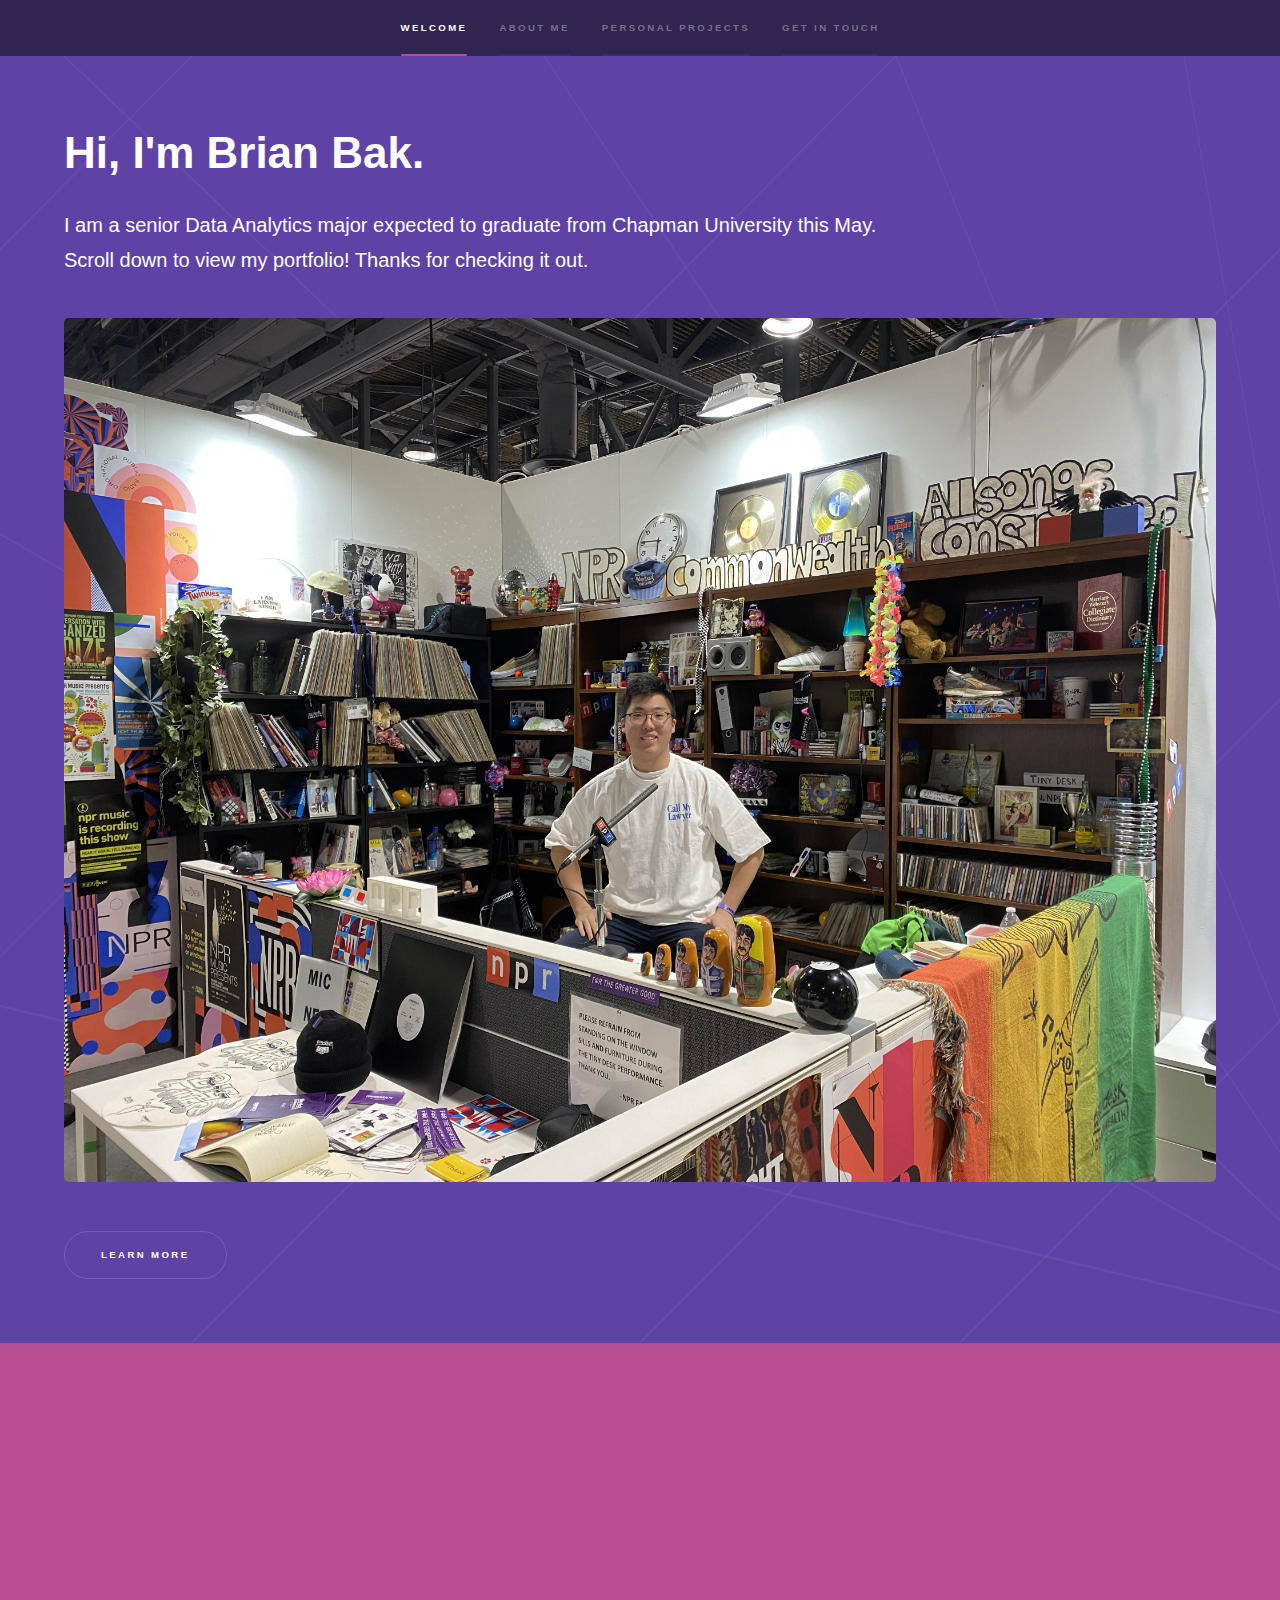
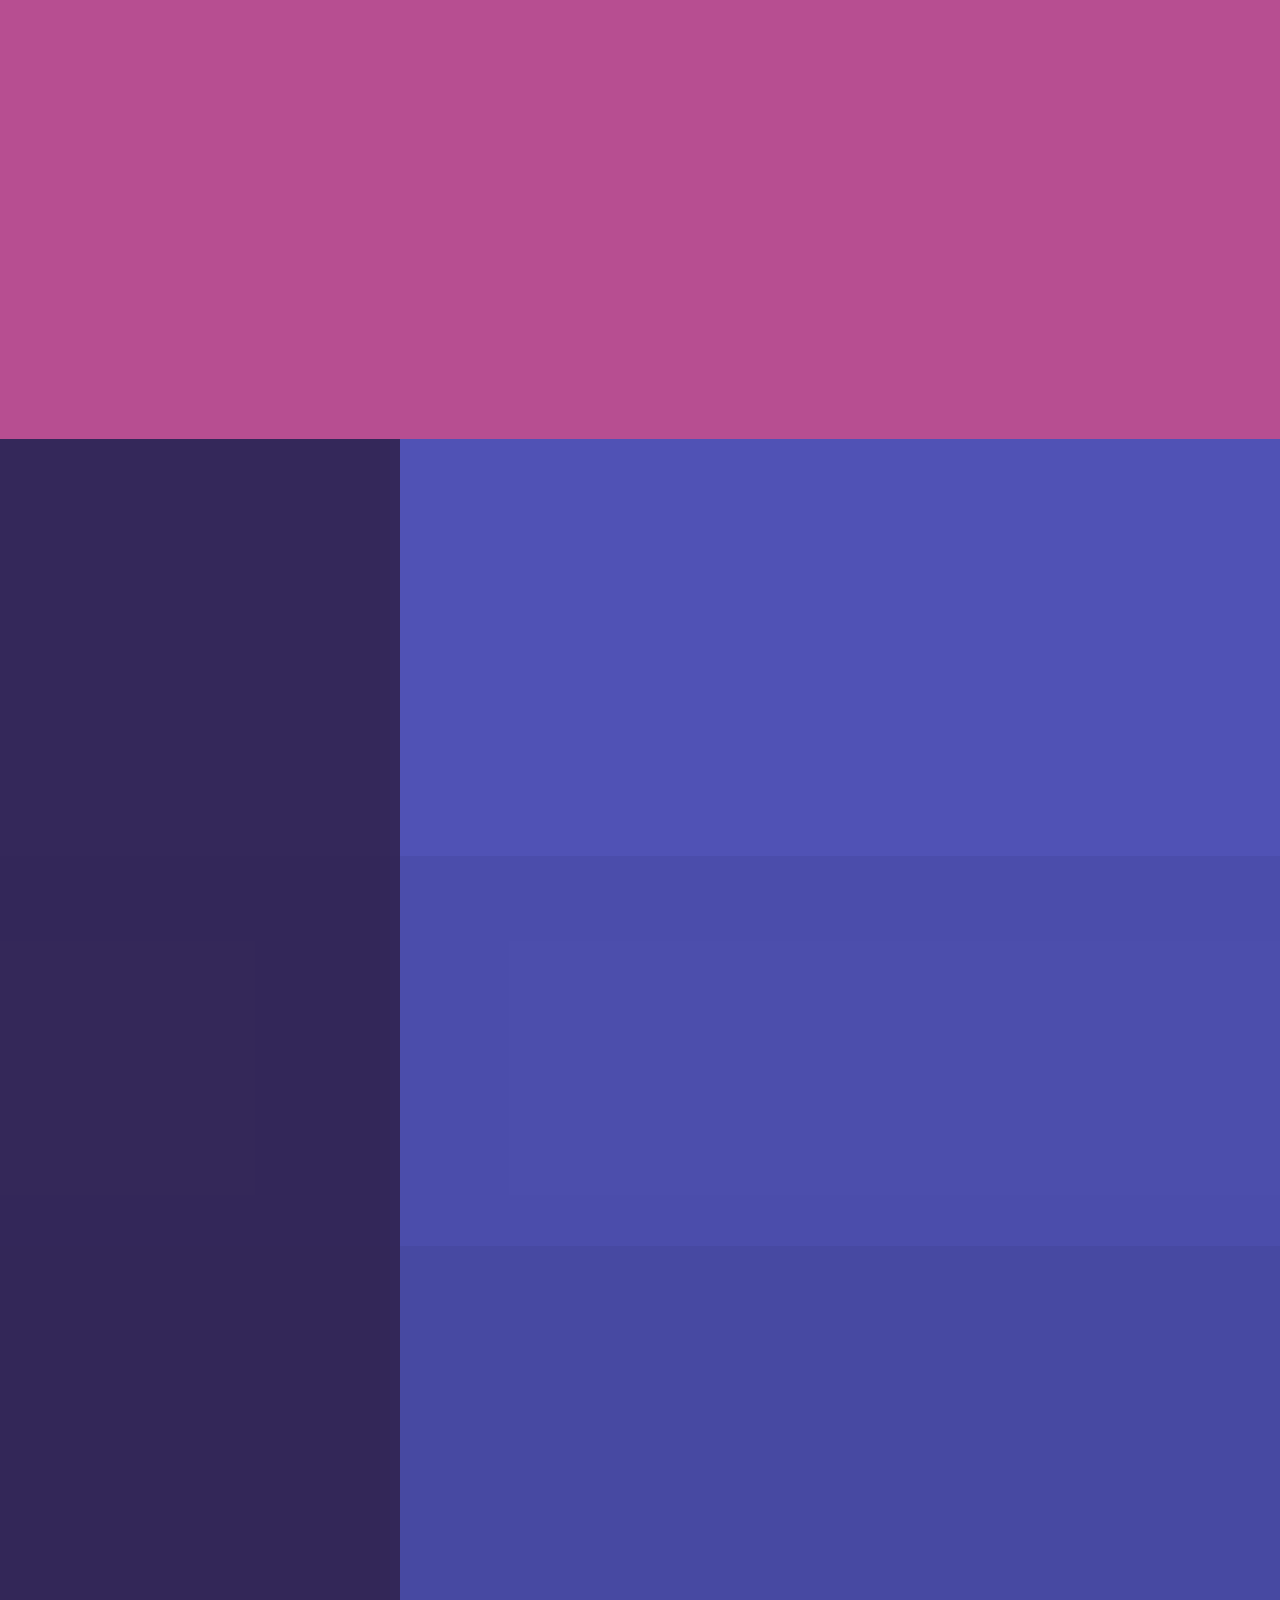
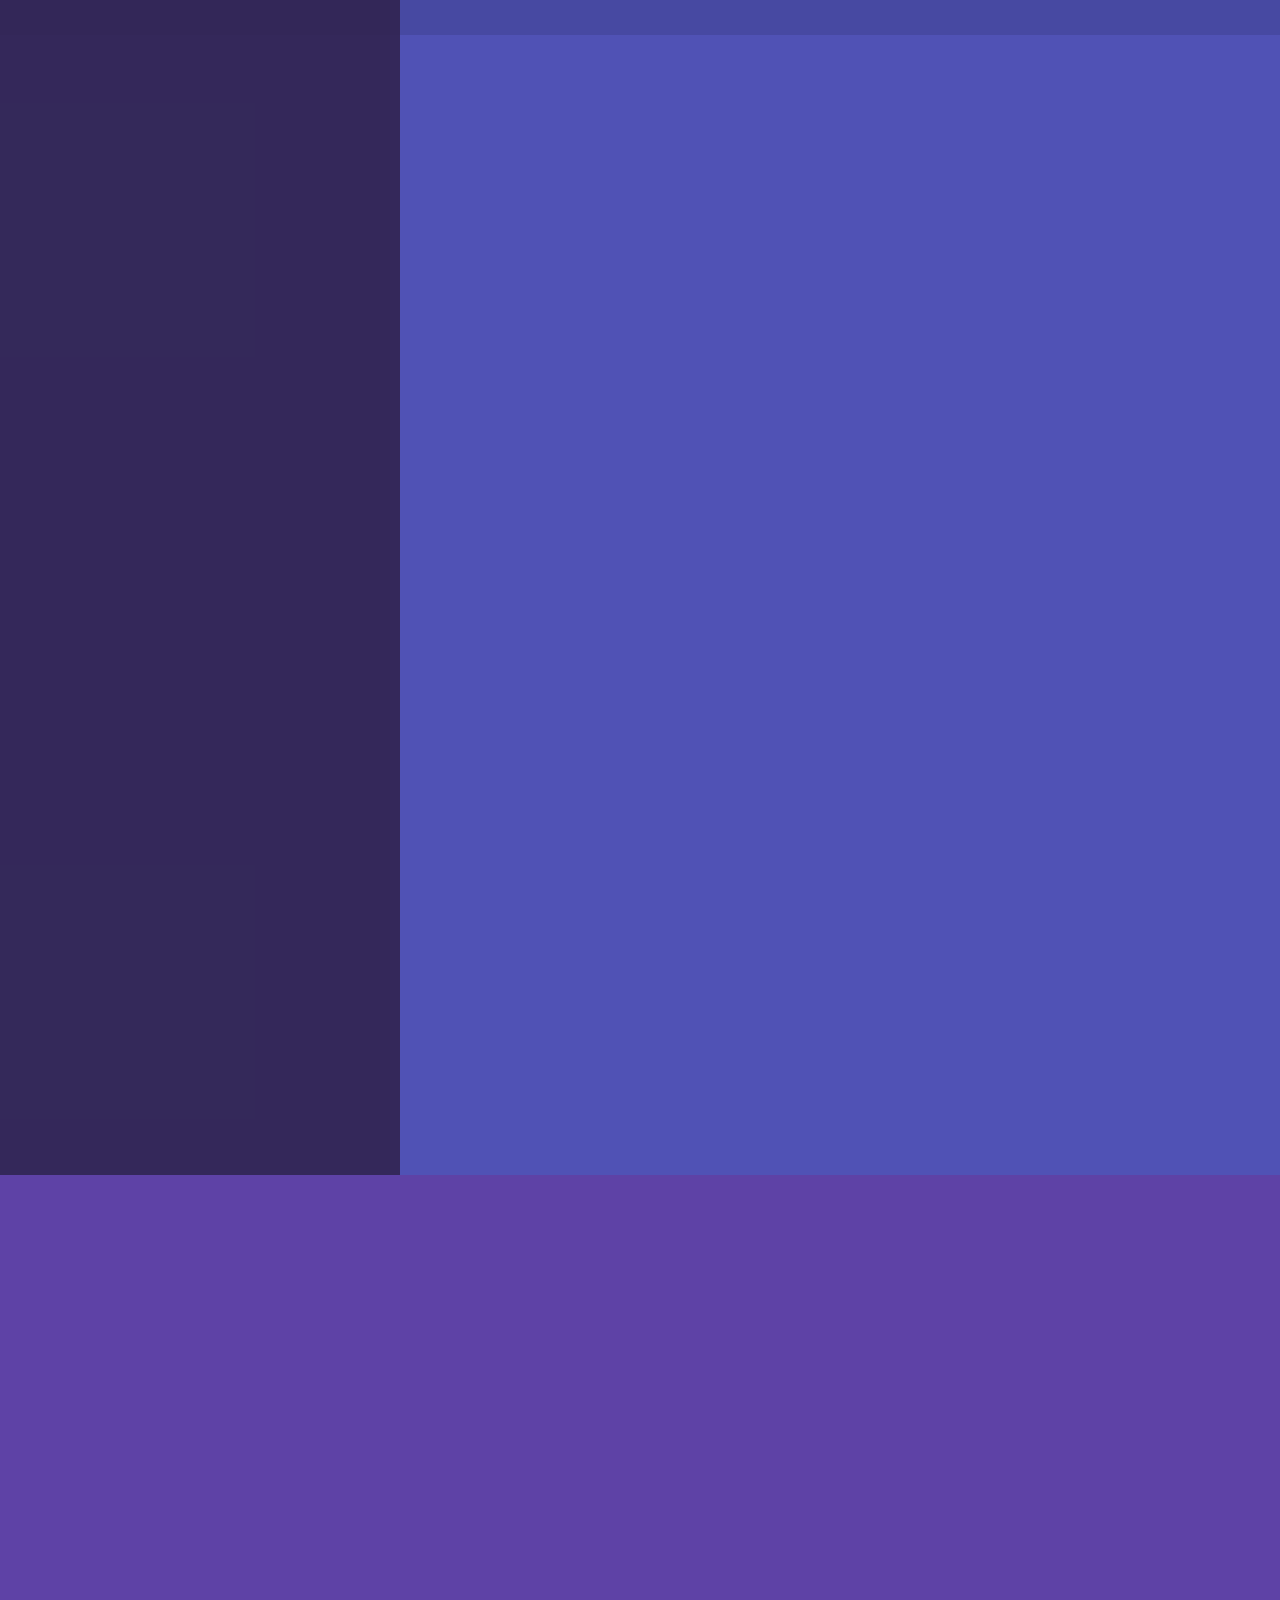
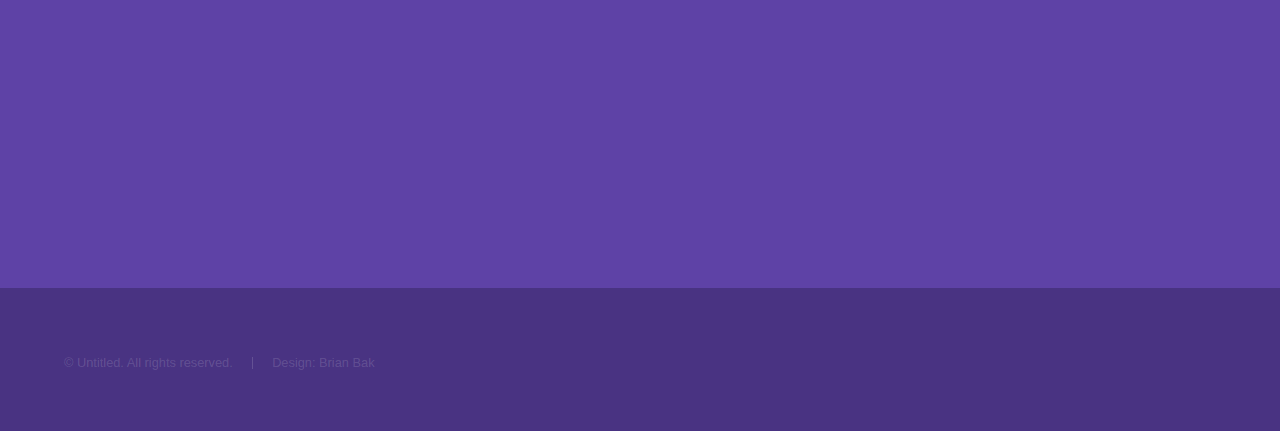
==== commit 5fd3ba65: "Add files via upload" ====
--- a/index.html
+++ b/index.html
@@ -79,6 +79,34 @@
 				<!-- Two -->
 				<section id="two" class="wrapper style2 spotlights">
 					<section>
+						<a href="#" class="image"><img src="https://miro.medium.com/v2/resize:fit:720/0*2gY1G84B27ES6oP0" alt="" data-position="25% 25%" /></a>
+						<div class="content">
+							<div class="inner">
+								<h2>Pre Draft Preview: After a quiet off-season, how will the Seahawks cash in on their draft capital?</h2>
+								<p>The Seattle Seahawks are surprisingly ahead of their rebuild schedule, primarily due to how strong 
+									their rookie draft class was from last year. However, looking into the future 
+									of the organization, I believe that the Seattle Seahawks should strongly consider drafting a quarterback at fifth overall. Read to find out who!</p>
+								<ul class="actions">
+									<li><a href="https://brianbak.medium.com/pre-draft-preview-after-a-quiet-off-season-how-will-the-seahawks-cash-in-on-their-draft-capital-fe496a4439e5" target="_blank" class="button">Learn more</a></li>
+								</ul>
+							</div>
+						</div>
+					</section>
+					<section>
+						<a href="#" class="image"><img src="https://miro.medium.com/v2/resize:fit:720/format:webp/1*PdBOWnlgdcKh6nsv476Lqw.png" alt="" data-position="25% 25%" /></a>
+						<div class="content">
+							<div class="inner">
+								<h2>A Herd of Buffalo Bills: Stampeding the Opposition</h2>
+								<p>Josh Allen and the Buffalo Bills offense naturally drew an abundance of media adoration in the NFL season opener. However, 
+									I applied a few data visualization tactics to emphasize the importance of their newly bolstered defensive line. 
+								   Here's why:</p>
+								<ul class="actions">
+									<li><a href="https://brianbak.medium.com/a-herd-of-buffalo-bills-stampeding-the-opposition-1767305b35e" target="_blank" class="button">Learn more</a></li>
+								</ul>
+							</div>
+						</div>
+					</section>
+					<section>
 						<a href="#" class="image"><img src="https://miro.medium.com/v2/0*N3GcyIlVCw7f-8fk" alt="" data-position="center center" /></a>
 						<div class="content">
 							<div class="inner">
@@ -100,6 +128,19 @@
 									I analyzed key metrics that explained the team's strengths and weaknesses while displaying them using data visualization tactics.</p>
 								<ul class="actions">
 									<li><a href="https://brianbak.medium.com/sea-us-rise-an-assessment-of-the-seattle-mariners-c0f5d34ef2f6" target="_blank" class="button">Learn more</a></li>
+								</ul>
+							</div>
+						</div>
+					</section>
+					<section>
+						<a href="#" class="image"><img src="https://miro.medium.com/v2/resize:fit:720/format:webp/1*ZEwTt5AWU9JiCvj76GgWGg.jpeg" alt="" data-position="25% 25%" /></a>
+						<div class="content">
+							<div class="inner">
+								<h2>YAC Attack: Deebo Samuel’s Rise to Stardom</h2>
+								<p>The 49ers endured the 2021 season with key offensive injuries, but that did not stop Deebo Samuel from overcoming this problem and producing All Pro numbers. 
+									I used a few data visualization tools from R to explain how Kyle Shanahan utilized his talents:</p>
+								<ul class="actions">
+									<li><a href="https://brianbak.medium.com/yac-attack-deebo-samuels-rise-to-stardom-32a029d78cf6" target="_blank" class="button">Learn more</a></li>
 								</ul>
 							</div>
 						</div>
@@ -118,6 +159,7 @@
 							</div>
 						</div>
 					</section>
+					
 				</section>
 
 				<!-- Three -->
--- a/assets/css/main.css
+++ b/assets/css/main.css
@@ -2577,7 +2577,7 @@
 		.image img {
 			border-radius: 0.25em;
 			display: block;
-			max-width: 60%;
+			width: 100%;
 			max-height: auto;
 			object-fit: contain;
 		}
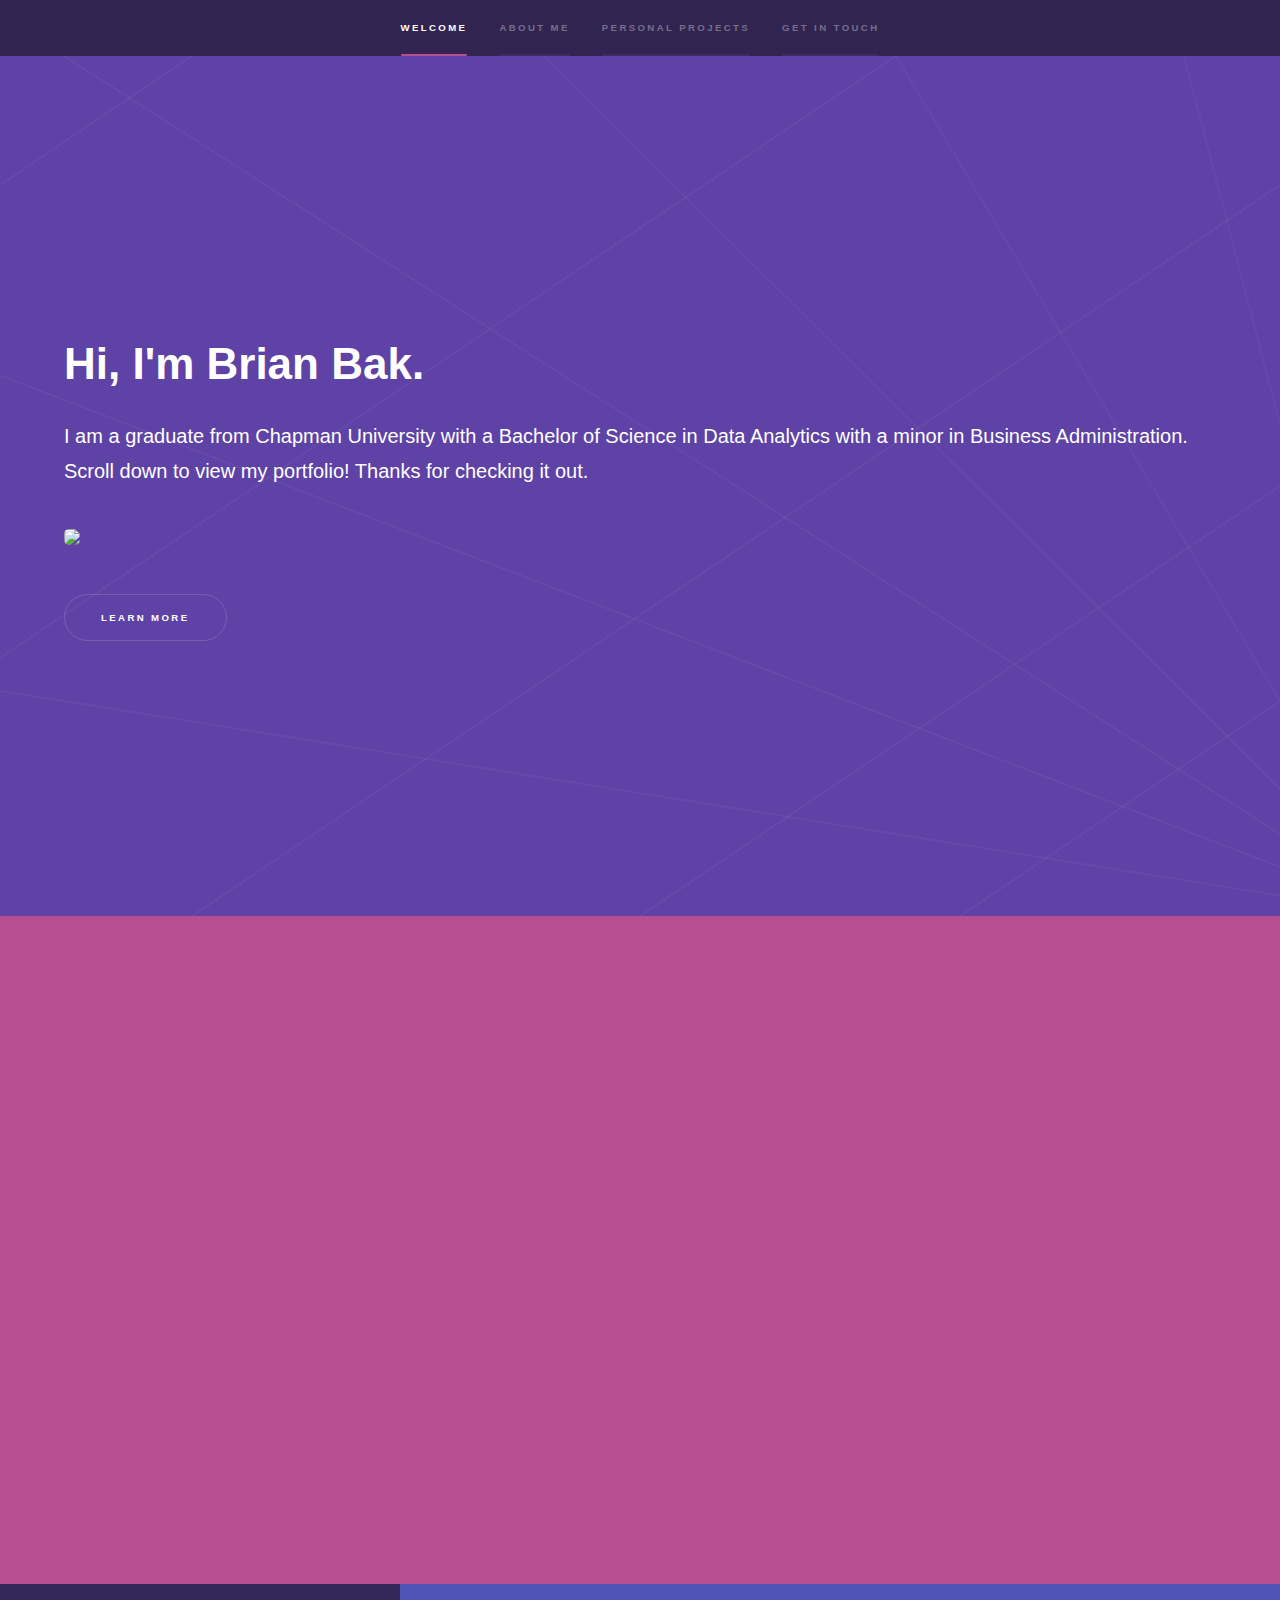
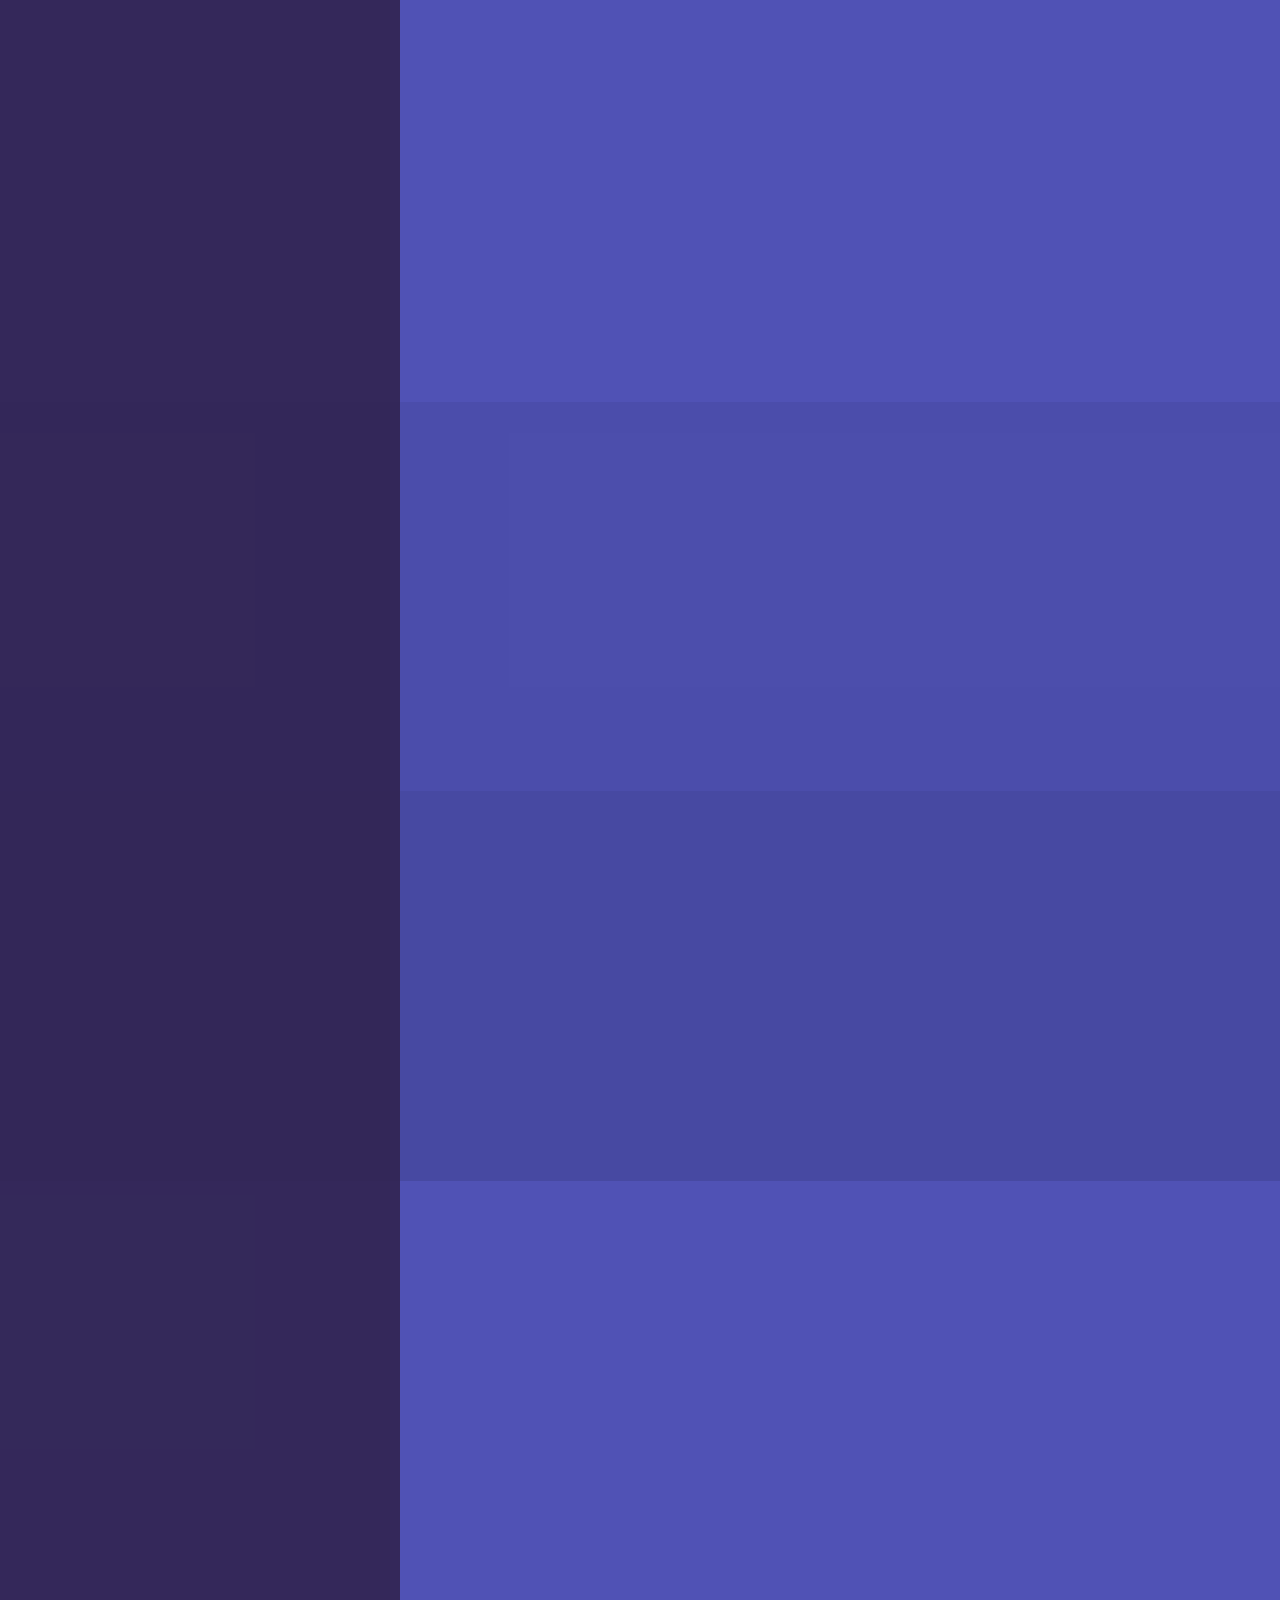
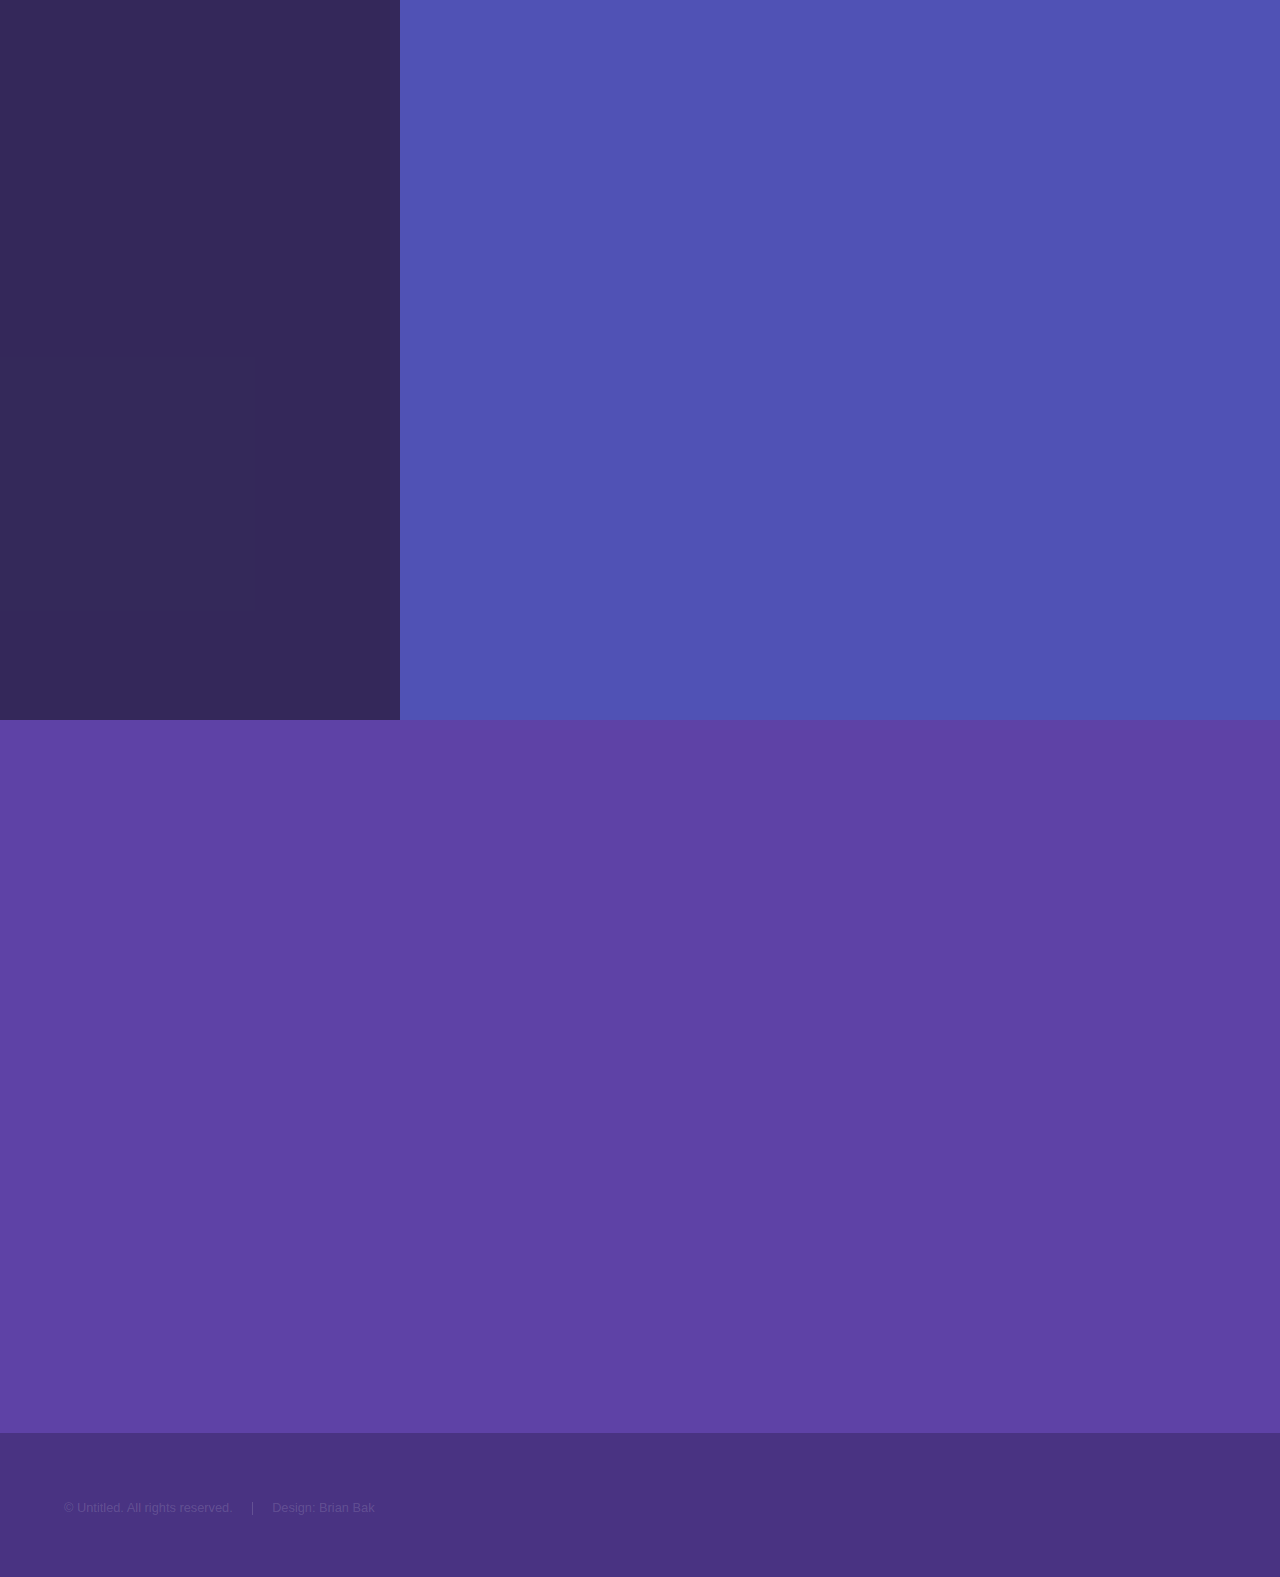
==== commit 0af85811: "Add files via upload" ====
--- a/index.html
+++ b/index.html
@@ -35,9 +35,9 @@
 					<section id="intro" class="wrapper style1 fullscreen fade-up">
 						<div class="inner">
 							<h1>Hi, I'm Brian Bak.</h1>
-							<p>I am a senior Data Analytics major expected to graduate from Chapman University this May. <br/>
+							<p>I am a graduate from Chapman University with a Bachelor of Science in Data Analytics with a minor in Business Administration.
 							Scroll down to view my portfolio! Thanks for checking it out.</p>
-							<p class="image"><img src="images/IMG_0502.jpg"/></p>
+							<p class="image"><img src="images/IMG_8619.JPG"/></p>
 							<ul class="actions">
 								<li><a href="#one" class="button scrolly">Learn more</a></li>
 							</ul>
@@ -50,14 +50,13 @@
 						<div class="inner">
 							<h2>About Me</h2>
 							
-							<p> Growing up, I took interest in the decision aspects of sports, curious about how to incorporate statistics 
-								to improve in-game strategies and make decisions driven by data. From then on, these interests growing up led me to 
-								Chapman University where I am expected to graduate this May with degrees in Data Analytics and Business Administration. 
+							<p> As the world continues to rapidly evolve, leveraging data has become crucial for allowing organizations to maximize their efficiency 
+								and productivity by identifying patterns, discovering insights, and promote strategic thinking. These developments inspired me to 
+								begin my career at Chapman University, having recently graduated in 2023 with degrees in Data Analytics and Business Administration. 
 							</br> </br>
-								As I’ve progressed throughout my academic career, I’ve been exposed to a variety of other areas where analytics and data 
-								strategy can be applied, such as the business sector. This led me to pursue an internship with NASCAR, a sport and business 
-								I was unfamiliar with at the time, and granted me the opportunity to gain real world experience by applying what I’ve learned 
-								in school to the fields of consumer behavior, research & insights, and data strategy. 
+								In addition to the skills and concepts I learned at Chapman, I have had the fortune to work with NASCAR as a Data Strategy intern, engaging within the field of consumer behavior
+								by learning about ticketing, crm, email, surveying, merchandise, and more. 
+		
 							</br></br>
 								These lessons and experiences have greatly influenced what I look for in my career, and I'm hoping to pursue a role that reflects
 								these sentiments.
@@ -72,7 +71,7 @@
 									<li> I've lived in every corner of the continental USA. Can you guess where?</li>
 								</ul>
 							</p>
-							<p>Scroll down to view a few of my recent projects! </p>
+							<p>Scroll down to view a few of my recent personal projects! </p>
 						</div>
 					</section>
 
@@ -178,7 +177,7 @@
 										</li>
 										<li>
 											<h3>Email</h3>
-											<a href="mailto: bbak@chapman.edu">bbak@chapman.edu</a>
+											<a href="mailto: brianbak618@gmail.com">brianbak618@gmail.com</a>
 										</li>
 										<li>
 											<h3>LinkedIn</h3>
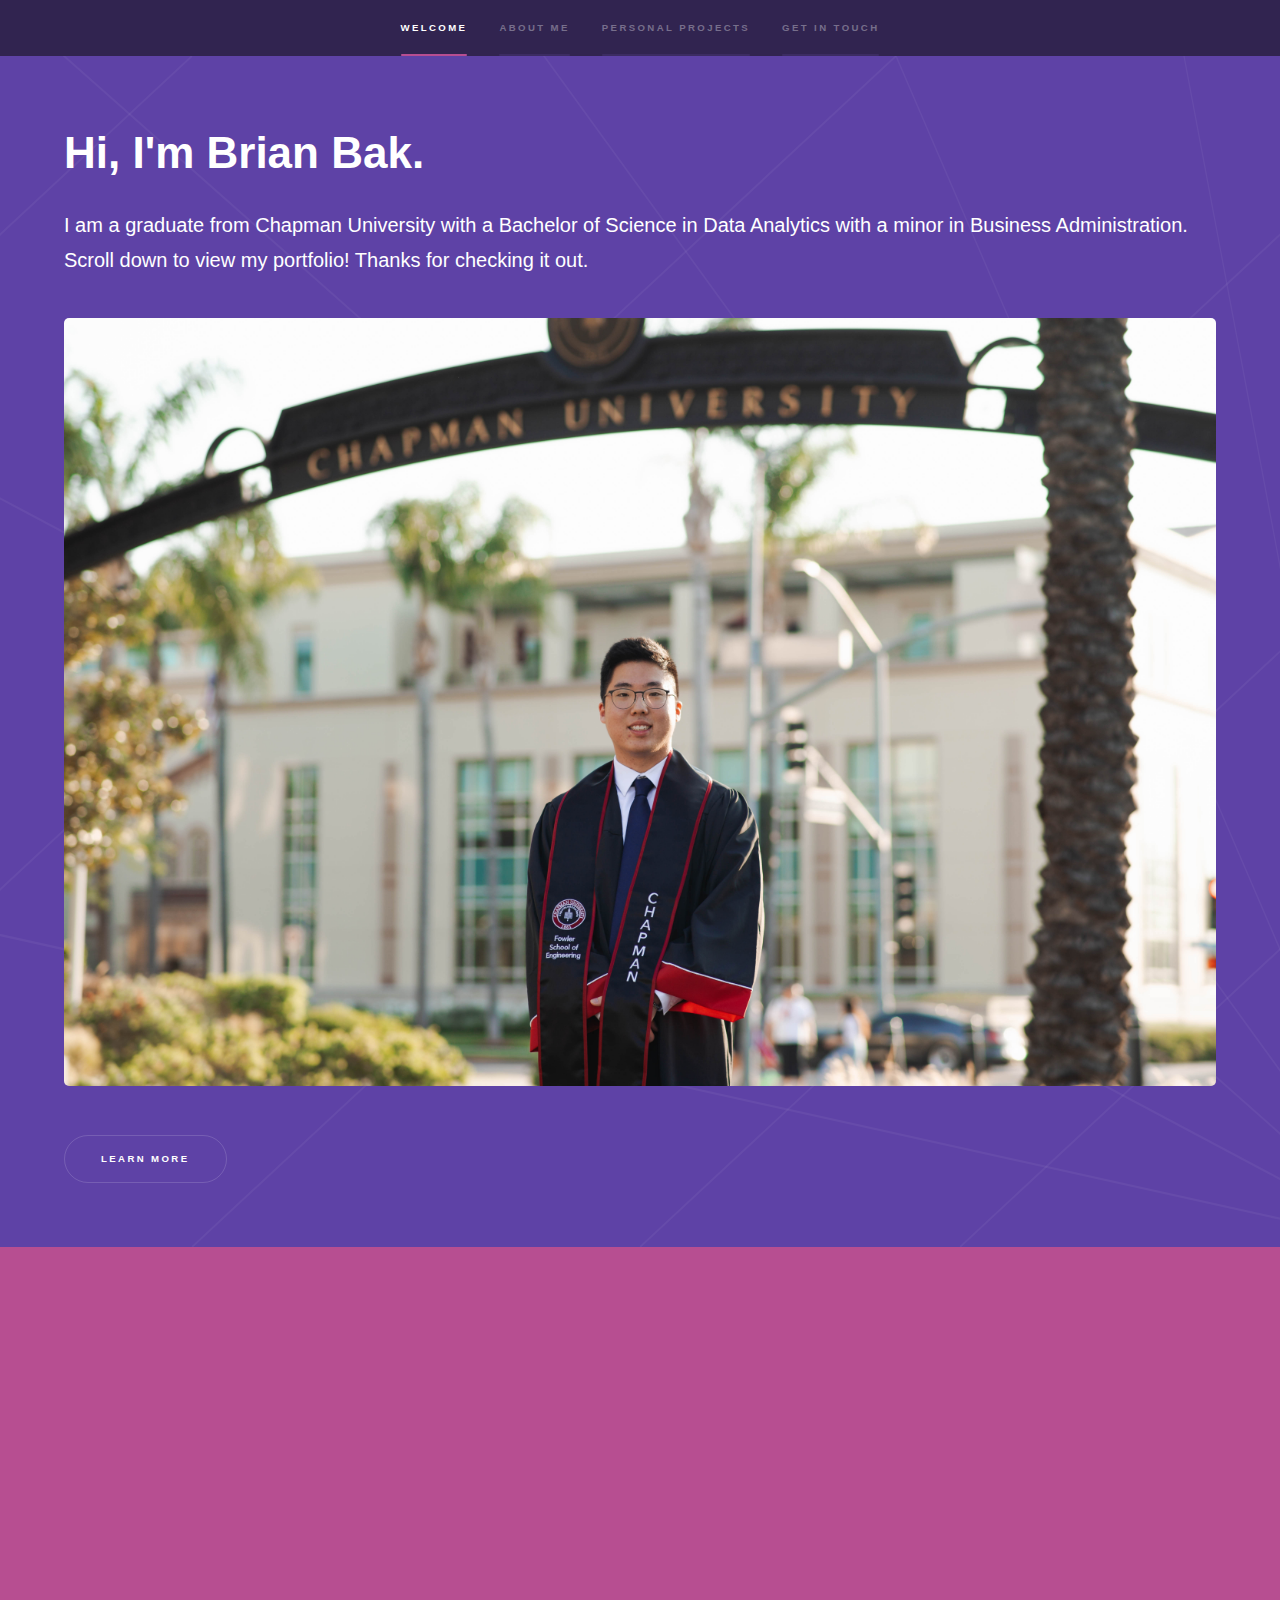
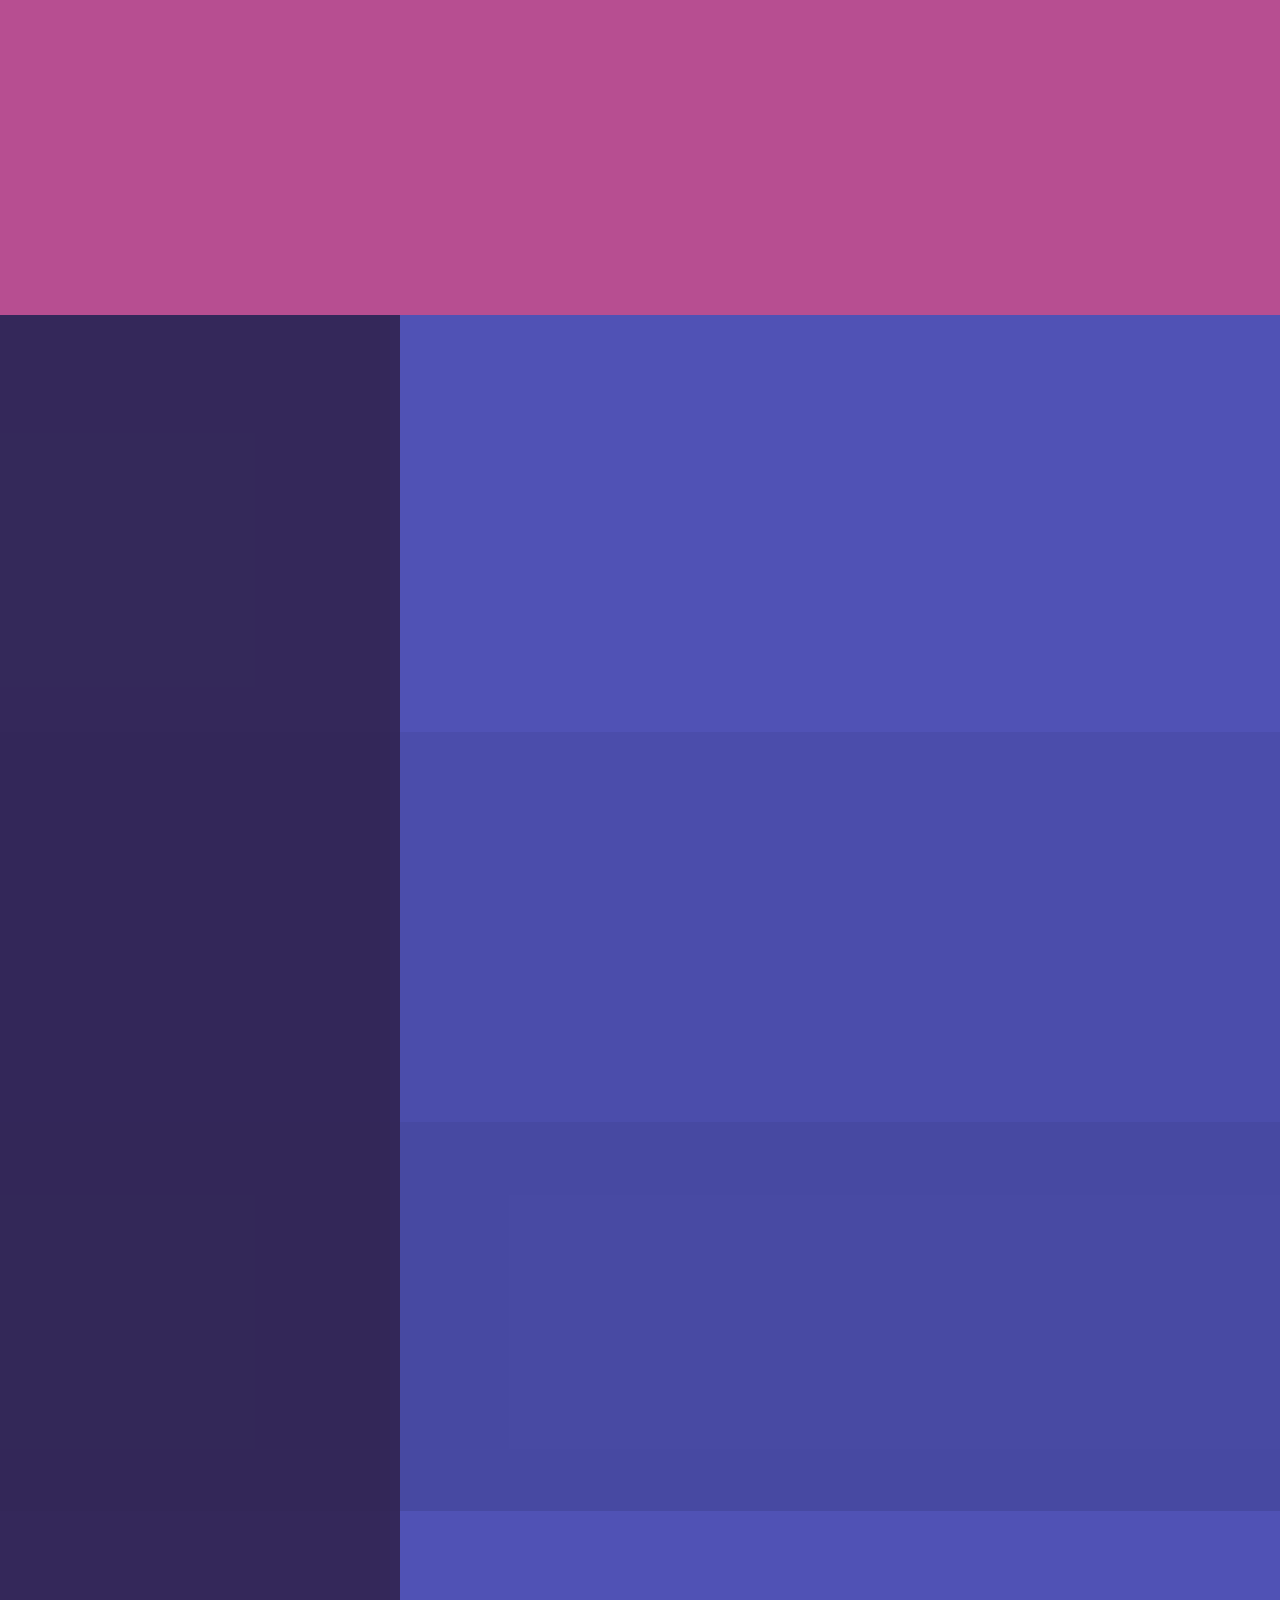
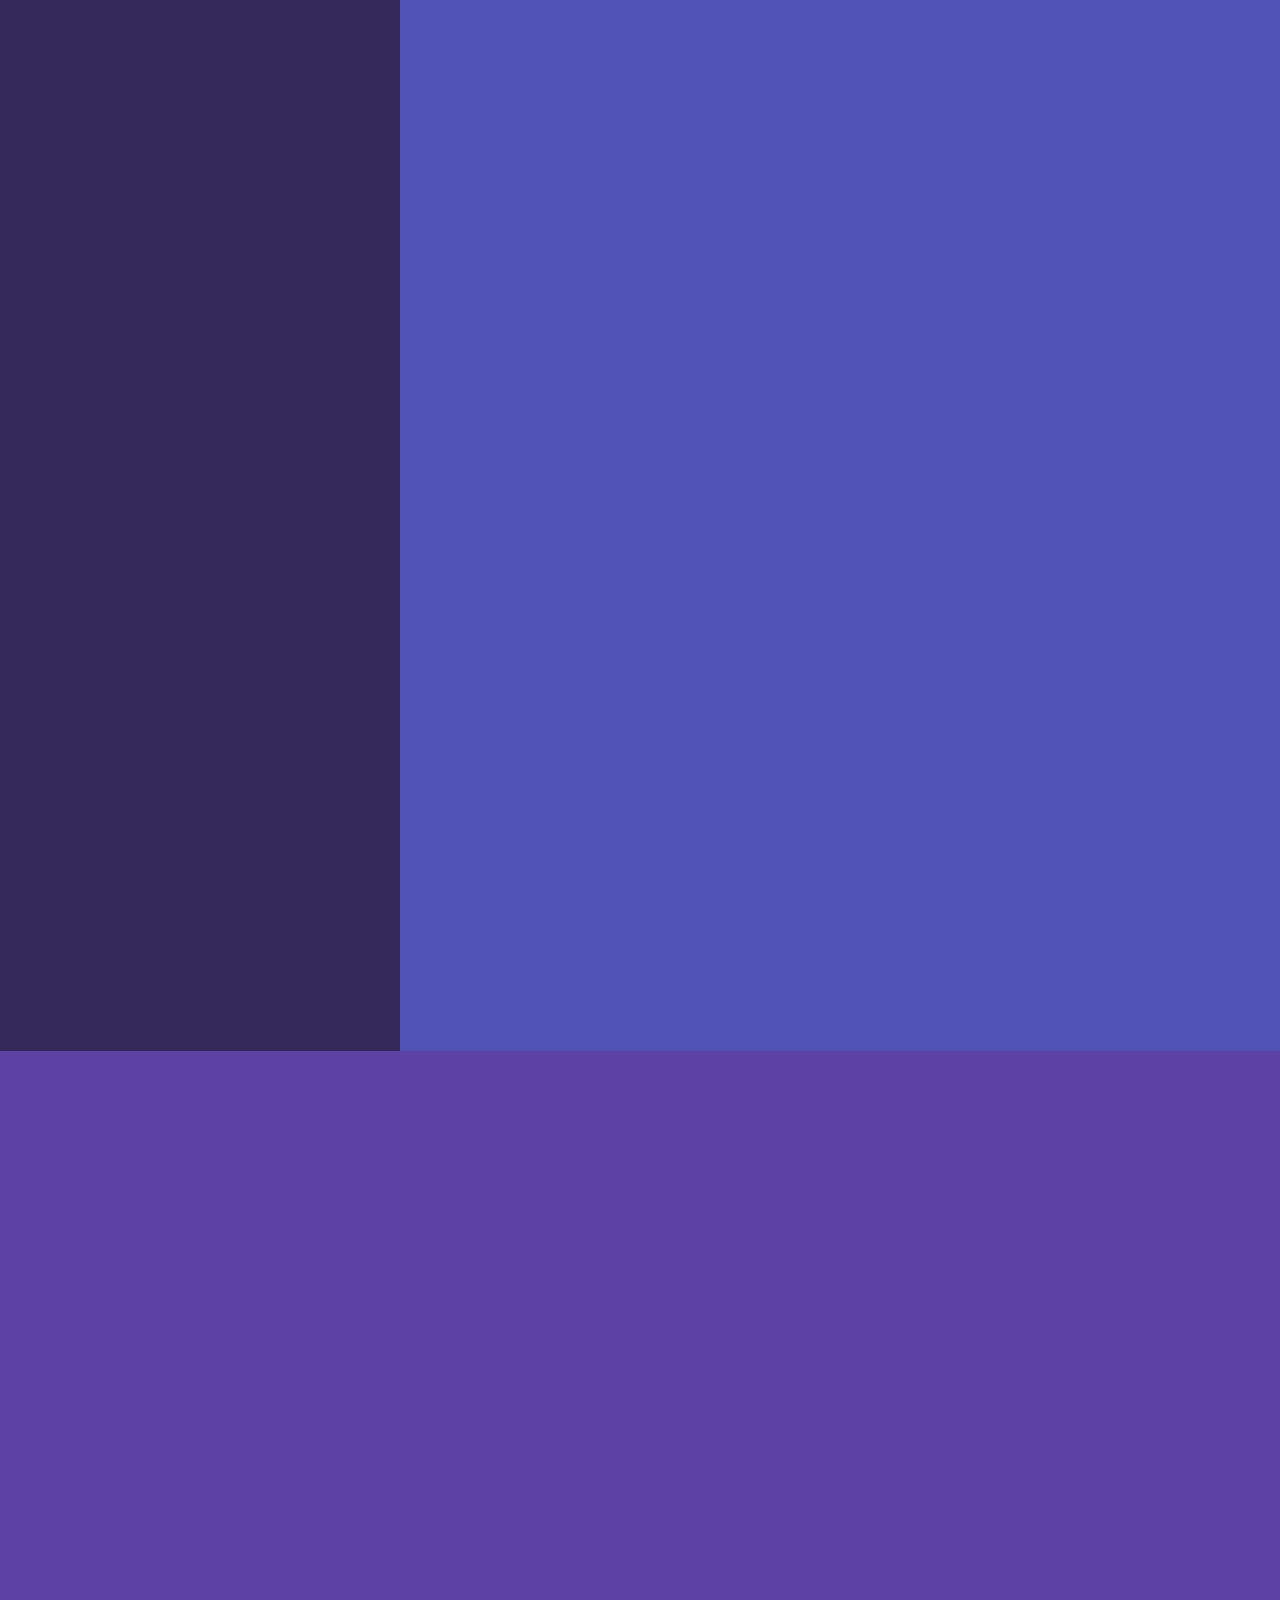
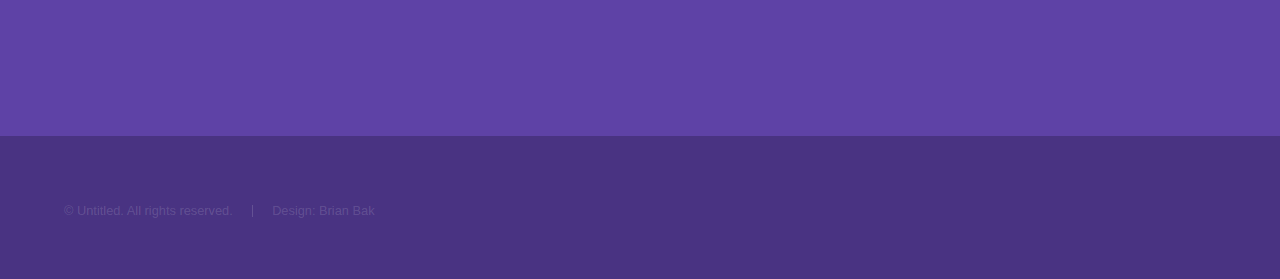
==== commit ece601c8: "Add files via upload" ====
--- a/index.html
+++ b/index.html
@@ -52,10 +52,10 @@
 							
 							<p> As the world continues to rapidly evolve, leveraging data has become crucial for allowing organizations to maximize their efficiency 
 								and productivity by identifying patterns, discovering insights, and promote strategic thinking. These developments inspired me to 
-								begin my career at Chapman University, having recently graduated in 2023 with degrees in Data Analytics and Business Administration. 
+								begin my career at Chapman University, having recently graduated in May of 2023 with degrees in Data Analytics and Business Administration. 
 							</br> </br>
-								In addition to the skills and concepts I learned at Chapman, I have had the fortune to work with NASCAR as a Data Strategy intern, engaging within the field of consumer behavior
-								by learning about ticketing, crm, email, surveying, merchandise, and more. 
+								In addition to the skills and concepts I learned at Chapman, I have had the fortune to work with NASCAR as a Data Strategy intern, 
+								spending a summer in Daytona Beach, FL engaging within the field of consumer behavior by learning about ticketing, crm, email, surveying, merchandise, and more. 
 		
 							</br></br>
 								These lessons and experiences have greatly influenced what I look for in my career, and I'm hoping to pursue a role that reflects
@@ -65,7 +65,7 @@
 								<h2>Here are a few fun facts about me: </h2>
 								<ul>
 									<li> My favorite TV show is Jeopardy.</li>
-									<li> Picked up sports and concert photography within the last year. My dream is to photograph Bad Bunny.
+									<li> Picked up sports and concert photography a little over a year ago. My dream is to photograph Bad Bunny.
 										<a href="https://www.instagram.com/bbakphoto/" target="_blank" a> <br/>
 											Click to see who I've photographed so far!</a> </li>
 									<li> I've lived in every corner of the continental USA. Can you guess where?</li>
@@ -169,10 +169,10 @@
 								<section>
 									<ul class="contact">
 										<li>
-											<h3>Location</h3>
-											<span>Chapman University <br/>
-												1 University Dr<br />
-											 Orange, CA 92866<br />
+											<h3>Current Location</h3>
+											<span>Seattle, WA <br/>
+												(Willing to relocate)<br />
+											 <!-- <br /> -->
 											</span>
 										</li>
 										<li>
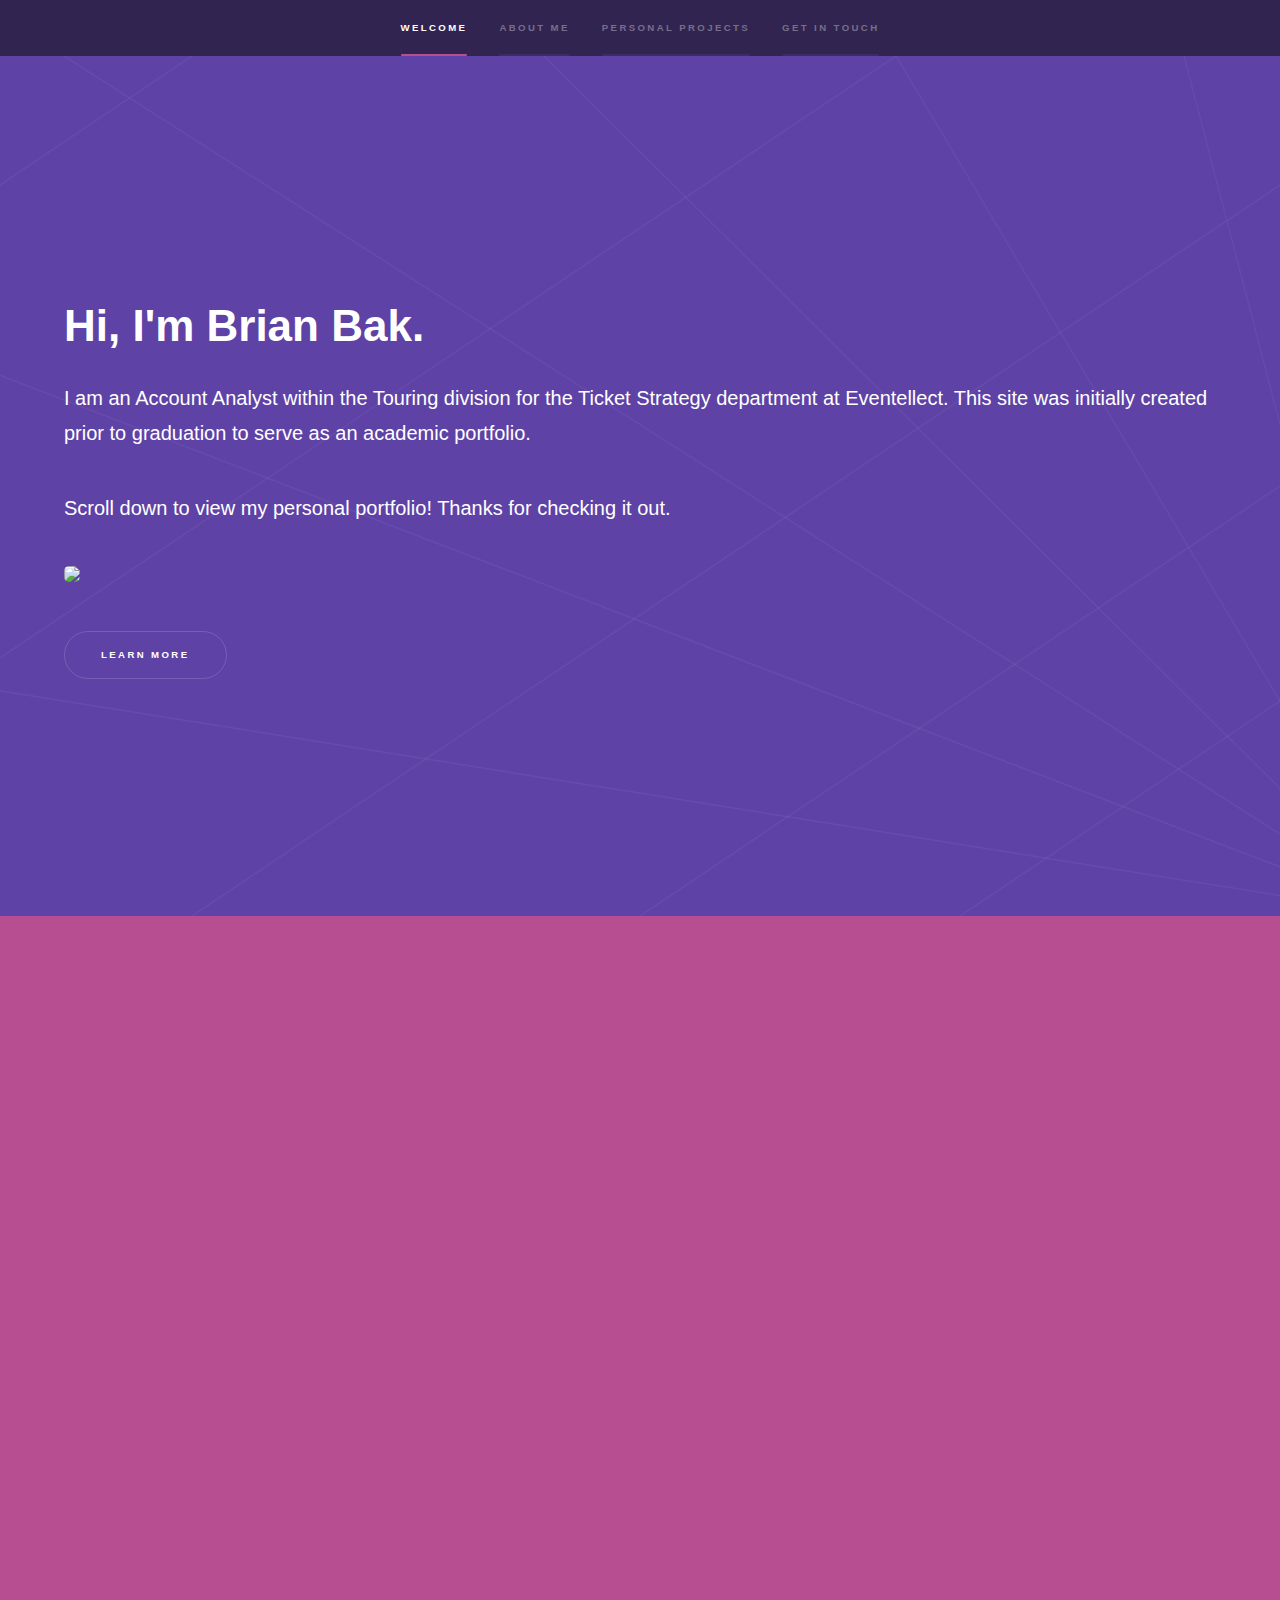
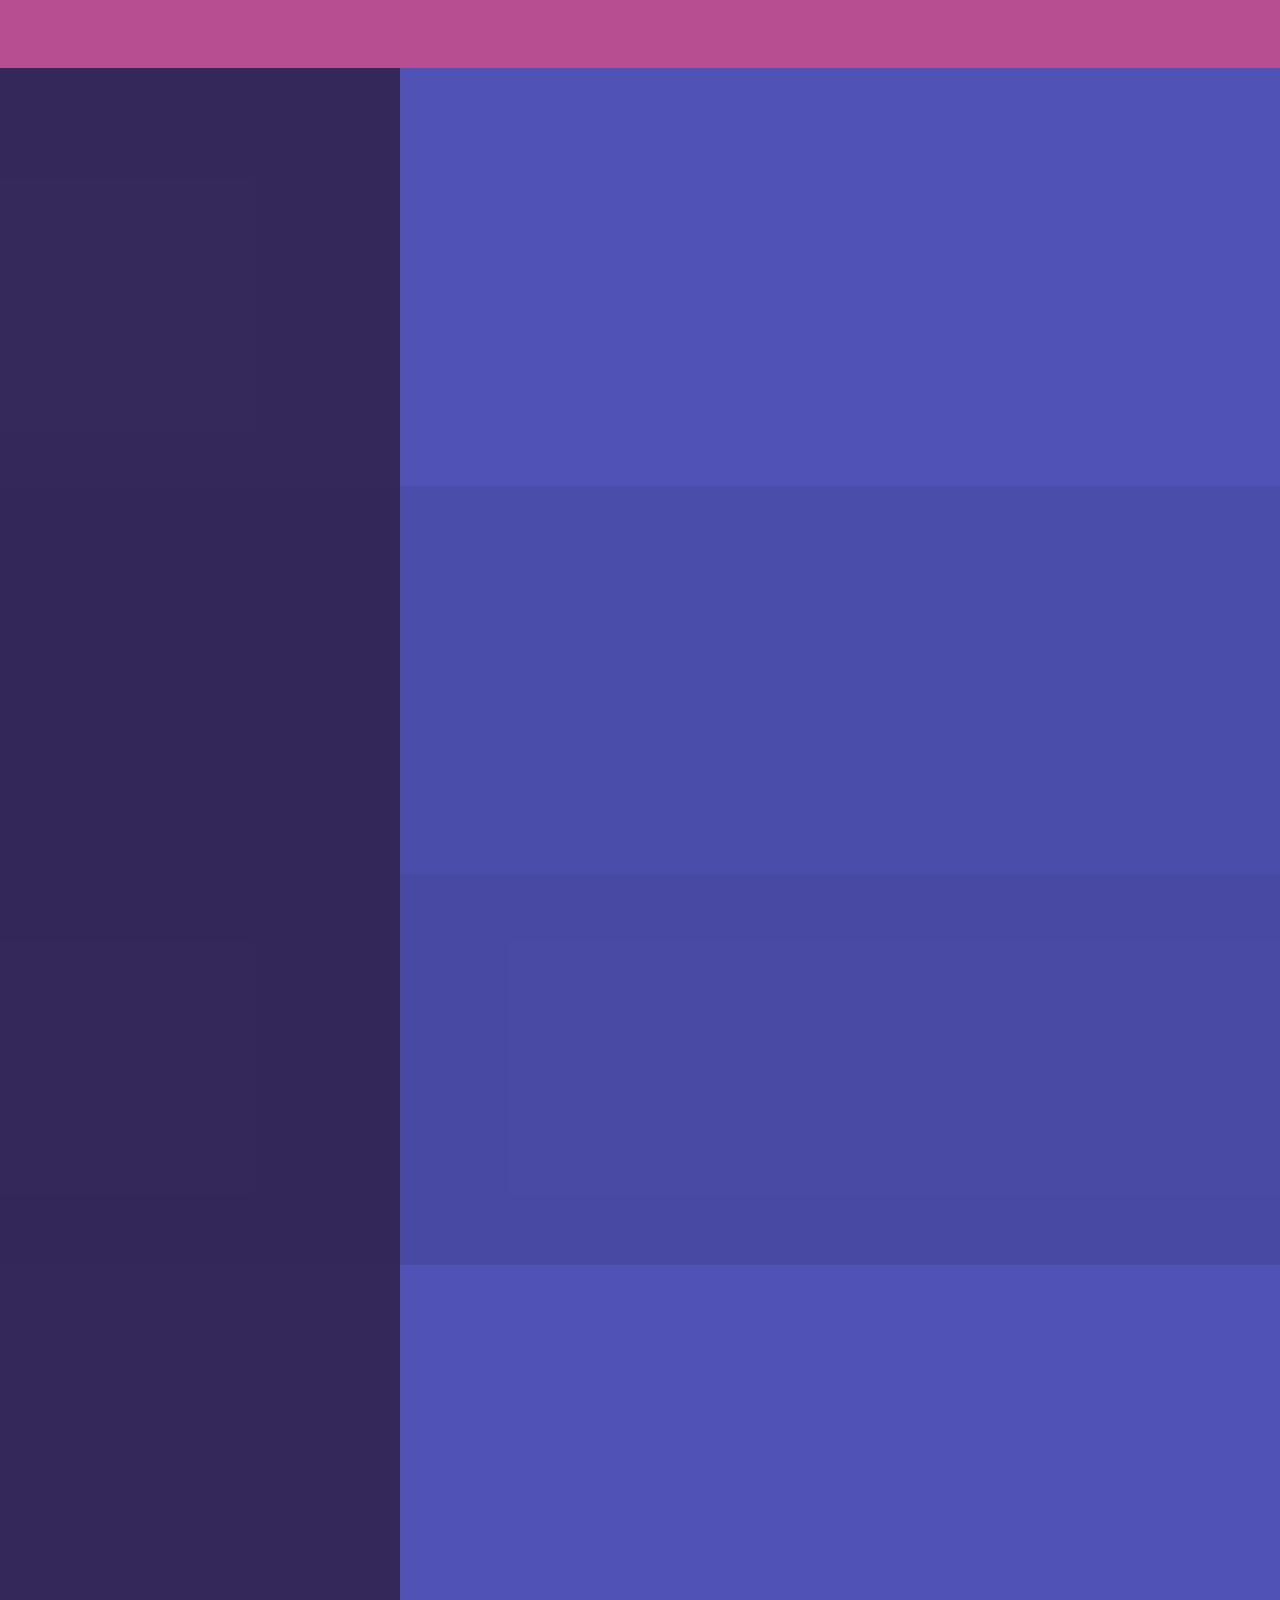
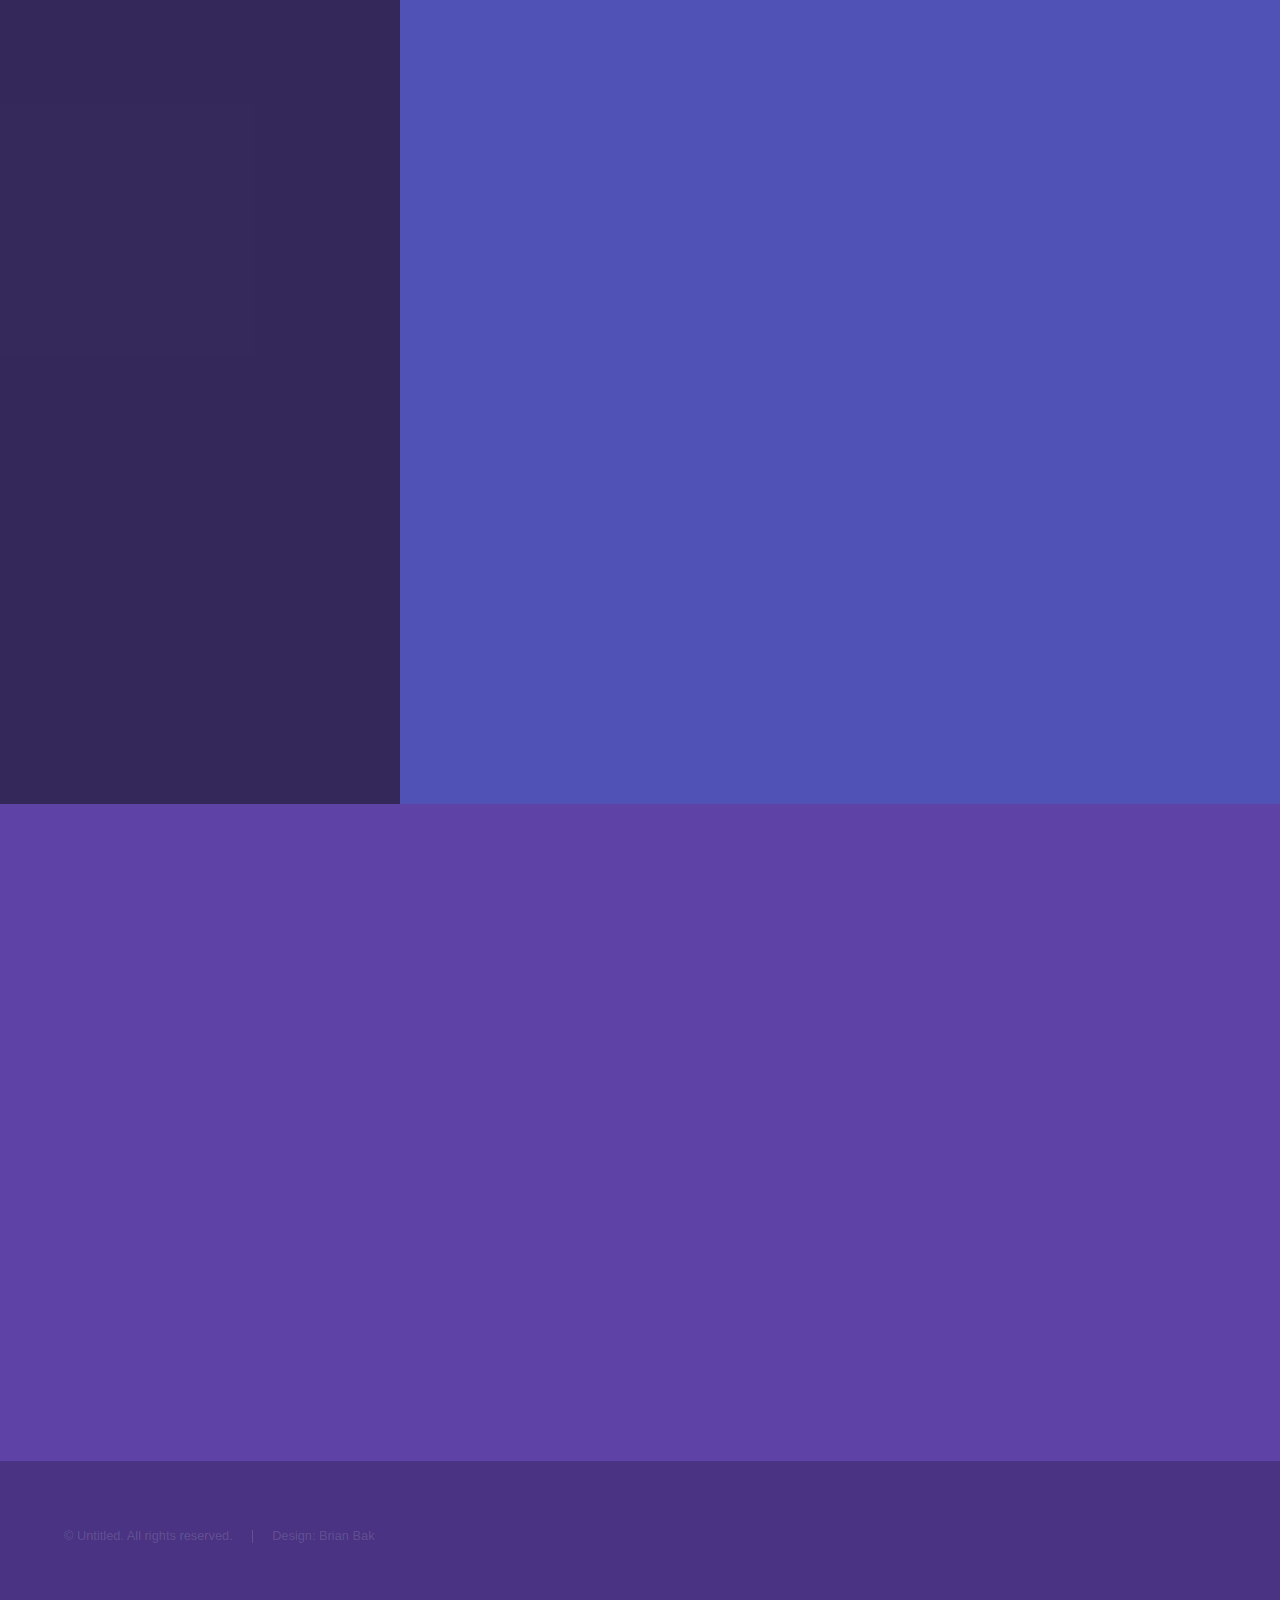
==== commit 0b3e308e: "Add files via upload" ====
--- a/index.html
+++ b/index.html
@@ -35,9 +35,12 @@
 					<section id="intro" class="wrapper style1 fullscreen fade-up">
 						<div class="inner">
 							<h1>Hi, I'm Brian Bak.</h1>
-							<p>I am a graduate from Chapman University with a Bachelor of Science in Data Analytics with a minor in Business Administration.
-							Scroll down to view my portfolio! Thanks for checking it out.</p>
-							<p class="image"><img src="images/IMG_8619.JPG"/></p>
+							<p>I am an Account Analyst within the Touring division for the Ticket Strategy department at Eventellect. 
+								This site was initially created prior to graduation to serve as an academic portfolio. </p>
+
+							
+							<p>Scroll down to view my personal portfolio! Thanks for checking it out.</p>
+							<p class="image"><img src="/images/IMG.JPG"/></p>
 							<ul class="actions">
 								<li><a href="#one" class="button scrolly">Learn more</a></li>
 							</ul>
@@ -53,15 +56,21 @@
 							<p> As the world continues to rapidly evolve, leveraging data has become crucial for allowing organizations to maximize their efficiency 
 								and productivity by identifying patterns, discovering insights, and promote strategic thinking. These developments inspired me to 
 								begin my career at Chapman University, having recently graduated in May of 2023 with degrees in Data Analytics and Business Administration. 
+
 							</br> </br>
-								In addition to the skills and concepts I learned at Chapman, I have had the fortune to work with NASCAR as a Data Strategy intern, 
-								spending a summer in Daytona Beach, FL engaging within the field of consumer behavior by learning about ticketing, crm, email, surveying, merchandise, and more. 
-		
-							</br></br>
-								These lessons and experiences have greatly influenced what I look for in my career, and I'm hoping to pursue a role that reflects
-								these sentiments.
-
-
+							In addition to the skills and concepts I learned at Chapman, I have had the fortune to work with NASCAR as a Data Strategy intern, 
+							spending a summer in Daytona Beach, FL engaging within the field of consumer behavior by learning about ticketing, crm, email, surveying, merchandise, and more. 
+							</br> </br>
+								Since graduating, I have recently started my first post-graduate role in July as an Account Analyst 
+								within the Touring division for the Ticket Strategy department at Eventellect. 
+							<!-- </br> </br> -->
+								Based in Houston, TX, Eventellect partners with professional and collegiate sports teams, as well as venues all around the United States 
+								to unify their approach to single game ticket sales and transform it into a strategic business asset. My role consists of assisting
+								the Ticket Strategy department in pricing tickets and managing inventory related to Touring events, such as concerts, NCAA events, 
+								tennis matches, and more.
+							
+							<!-- </br></br> -->
+								
 								<h2>Here are a few fun facts about me: </h2>
 								<ul>
 									<li> My favorite TV show is Jeopardy.</li>
@@ -169,26 +178,25 @@
 								<section>
 									<ul class="contact">
 										<li>
-											<h3>Current Location</h3>
-											<span>Seattle, WA <br/>
-												(Willing to relocate)<br />
+											<h3>Current Location:</h3>
+											<span>Houston, TX
 											 <!-- <br /> -->
 											</span>
 										</li>
 										<li>
-											<h3>Email</h3>
+											<h3>Email:</h3>
 											<a href="mailto: brianbak618@gmail.com">brianbak618@gmail.com</a>
 										</li>
 										<li>
-											<h3>LinkedIn</h3>
+											<h3>LinkedIn:</h3>
 											<a href="https://www.linkedin.com/in/bbak/" target="_blank">linkedin.com/in/bbak/</a>
 										</li>
 										<li>
-											<h3>Resume</h3>
+											<h3>Resume:</h3>
 											<a href="https://github.com/brianjbak/brianjbak.github.io/raw/main/assets/BrianBakResume.pdf" target="_blank">Brian Bak's Resume</a>
 										</li>
 										<li>
-											<h3>Social</h3>
+											<h3>Socials:</h3>
 											<ul class="icons">
 												<li><a href="https://twitter.com/bbakdata" target="_blank" class="icon brands fa-twitter"><span class="label">Twitter</span></a></li>
 												<li><a href="https://www.instagram.com/bbakphoto/" class="icon brands fa-instagram" target="_blank"><span class="label">Instagram</span></a></li>
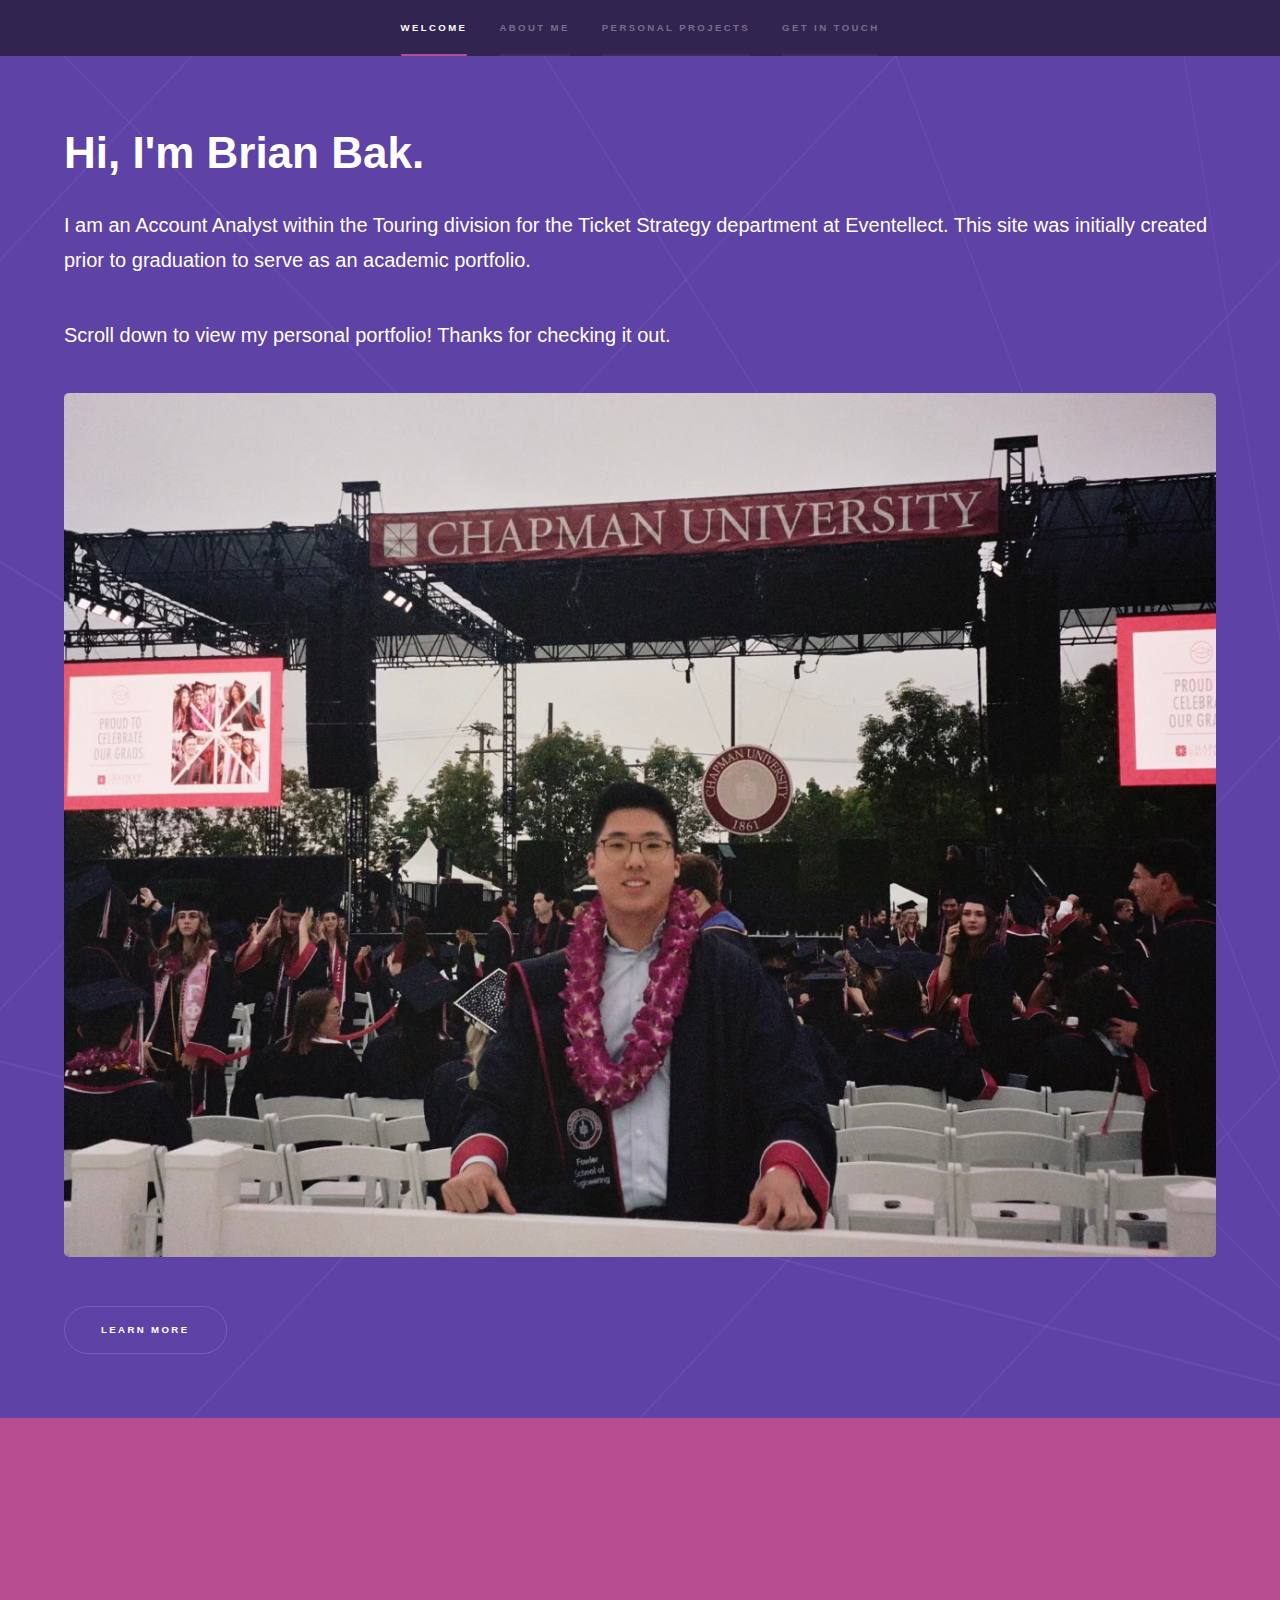
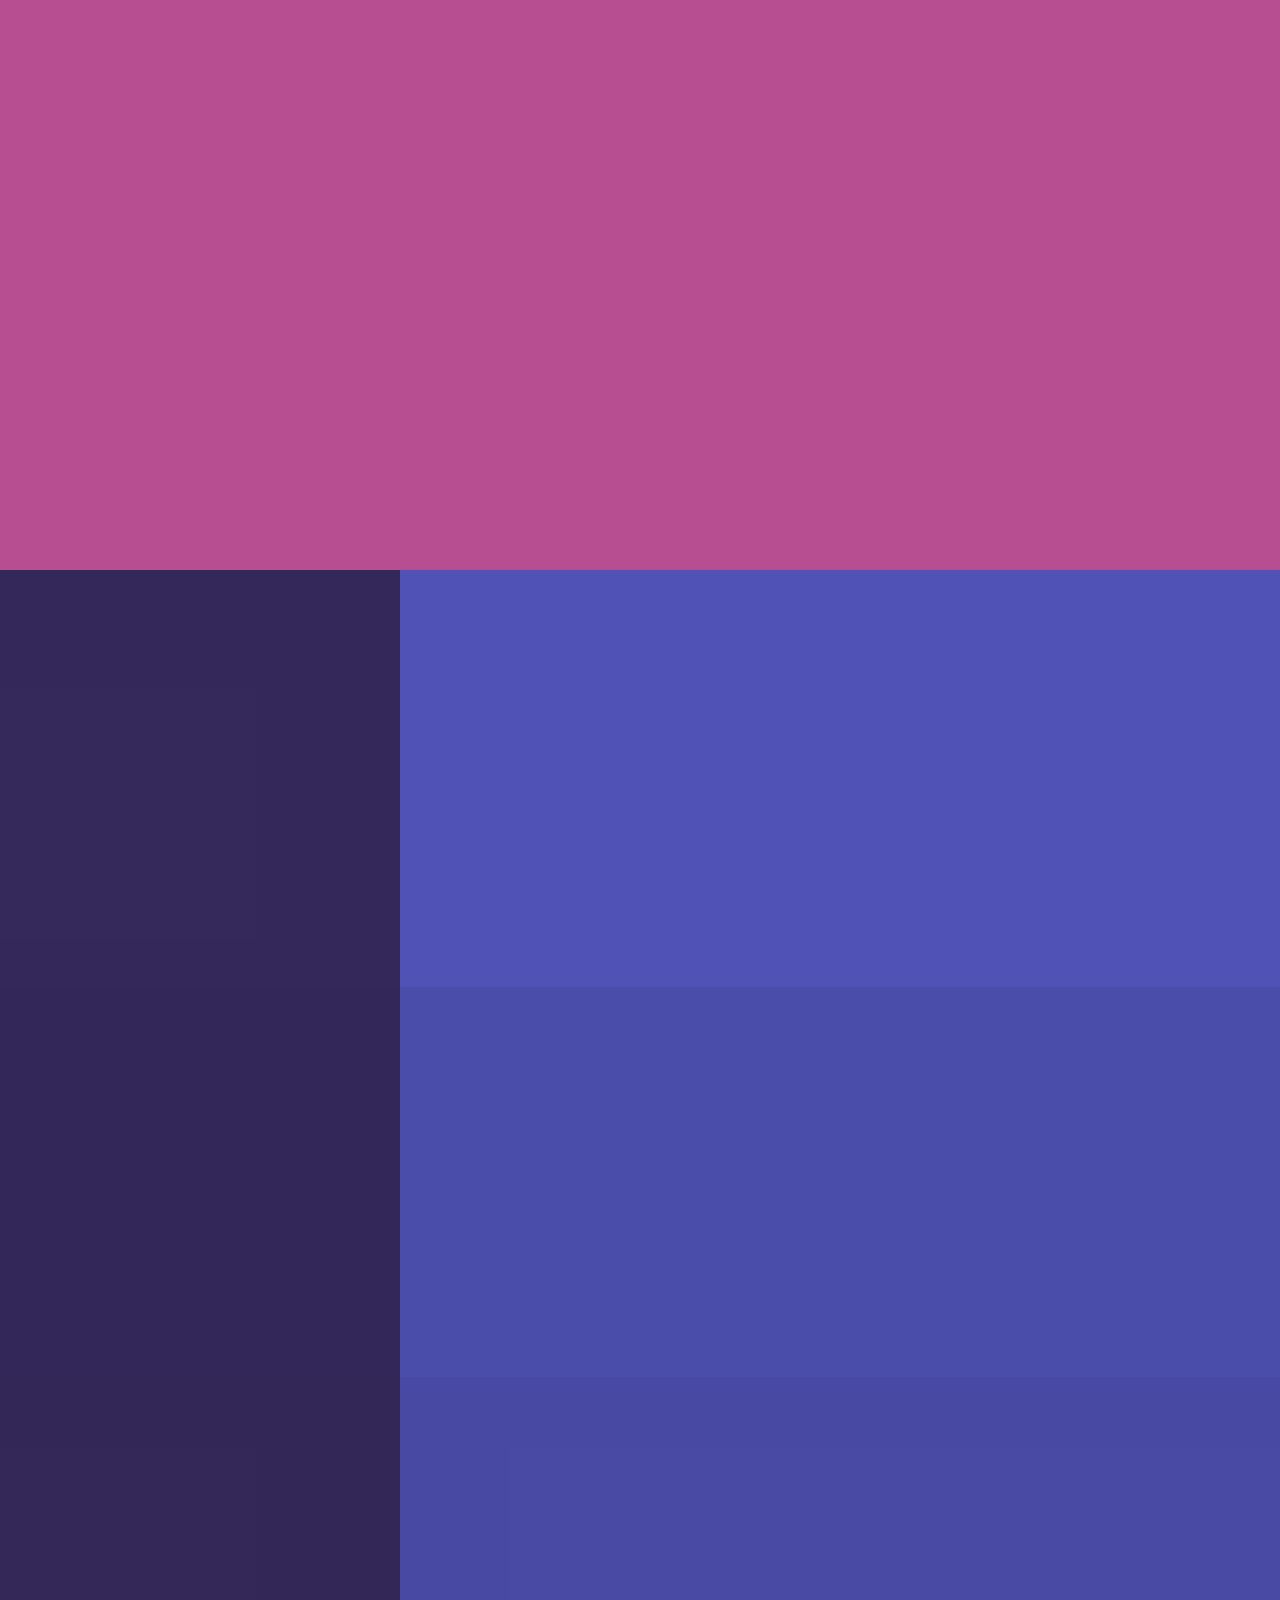
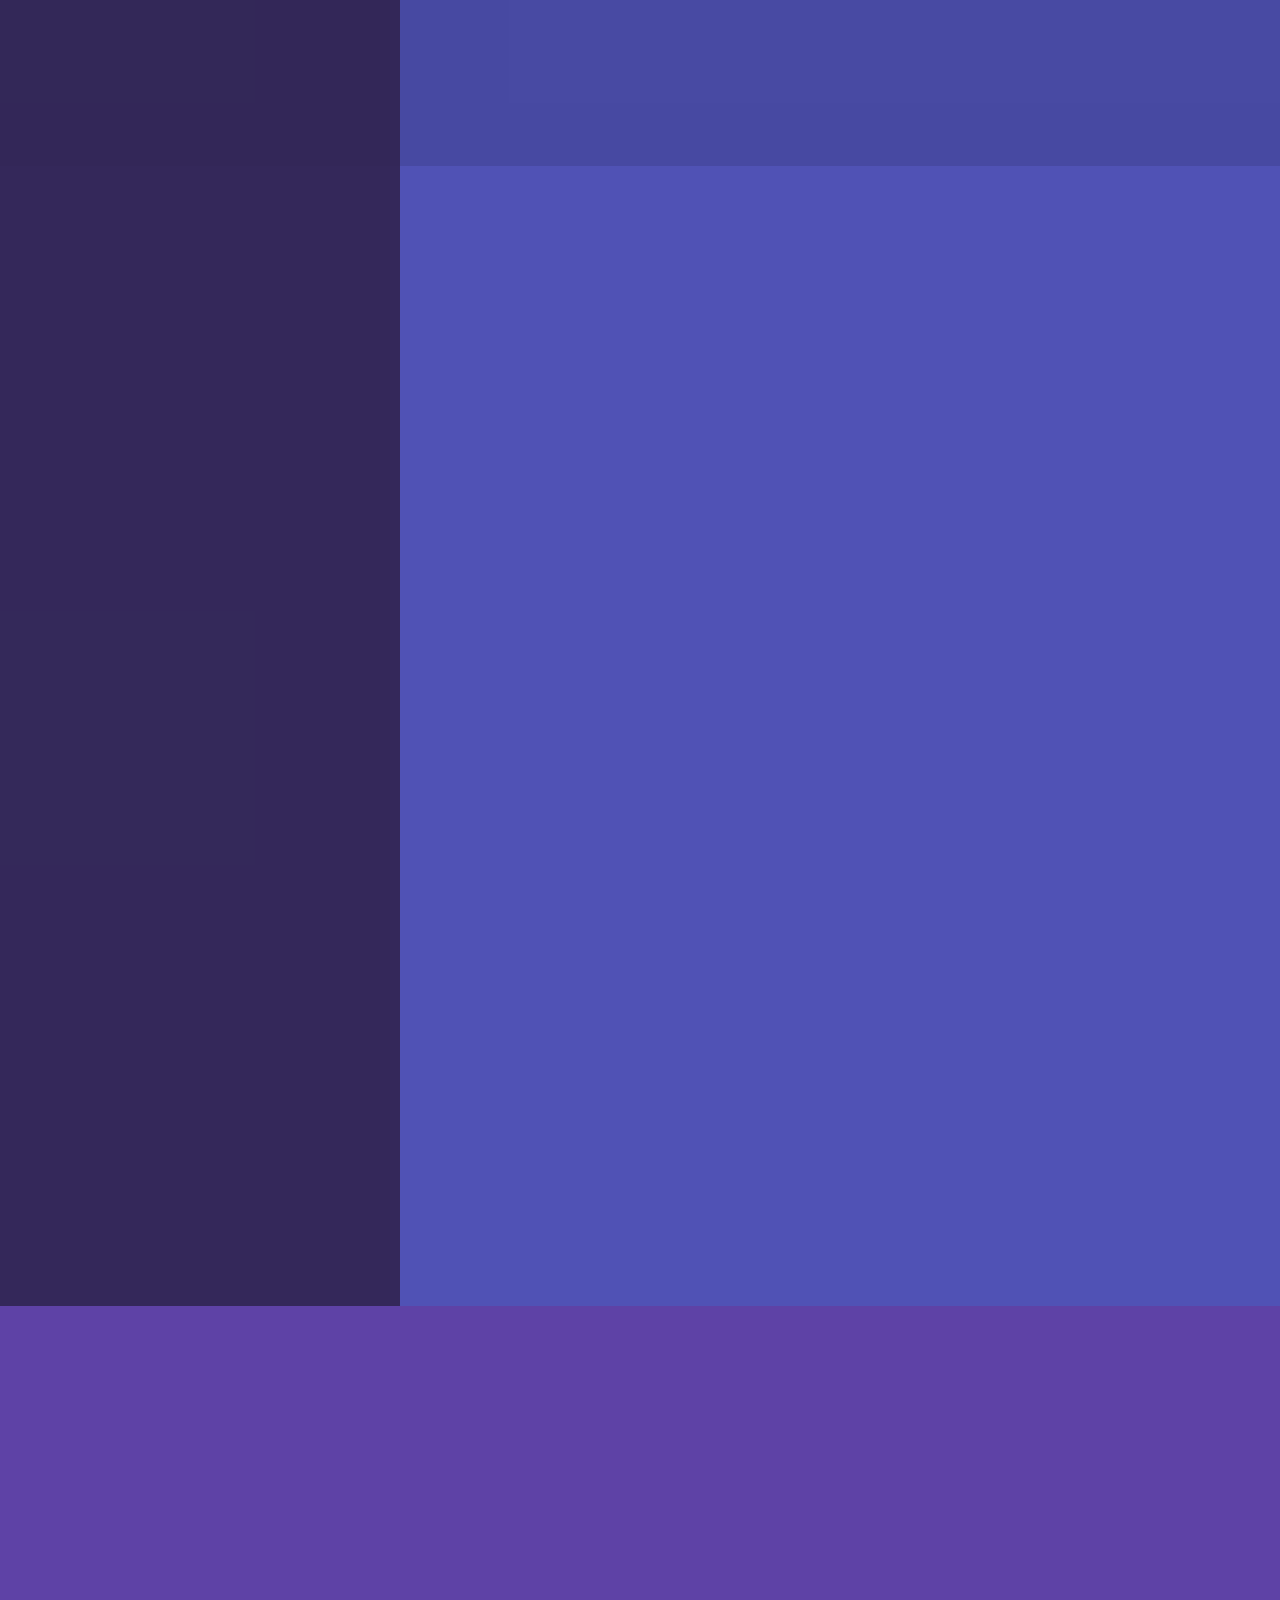
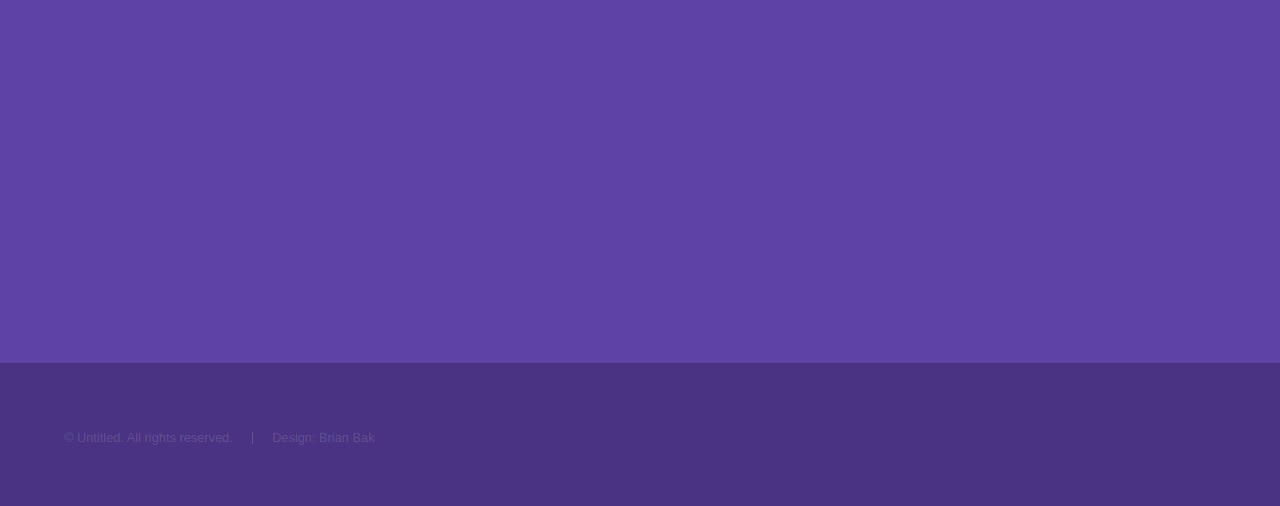
==== commit ec11863e: "Add files via upload" ====
--- a/index.html
+++ b/index.html
@@ -40,7 +40,7 @@
 
 							
 							<p>Scroll down to view my personal portfolio! Thanks for checking it out.</p>
-							<p class="image"><img src="/images/IMG.JPG"/></p>
+							<p class="image"><img src="/images/img.jpeg"/></p>
 							<ul class="actions">
 								<li><a href="#one" class="button scrolly">Learn more</a></li>
 							</ul>
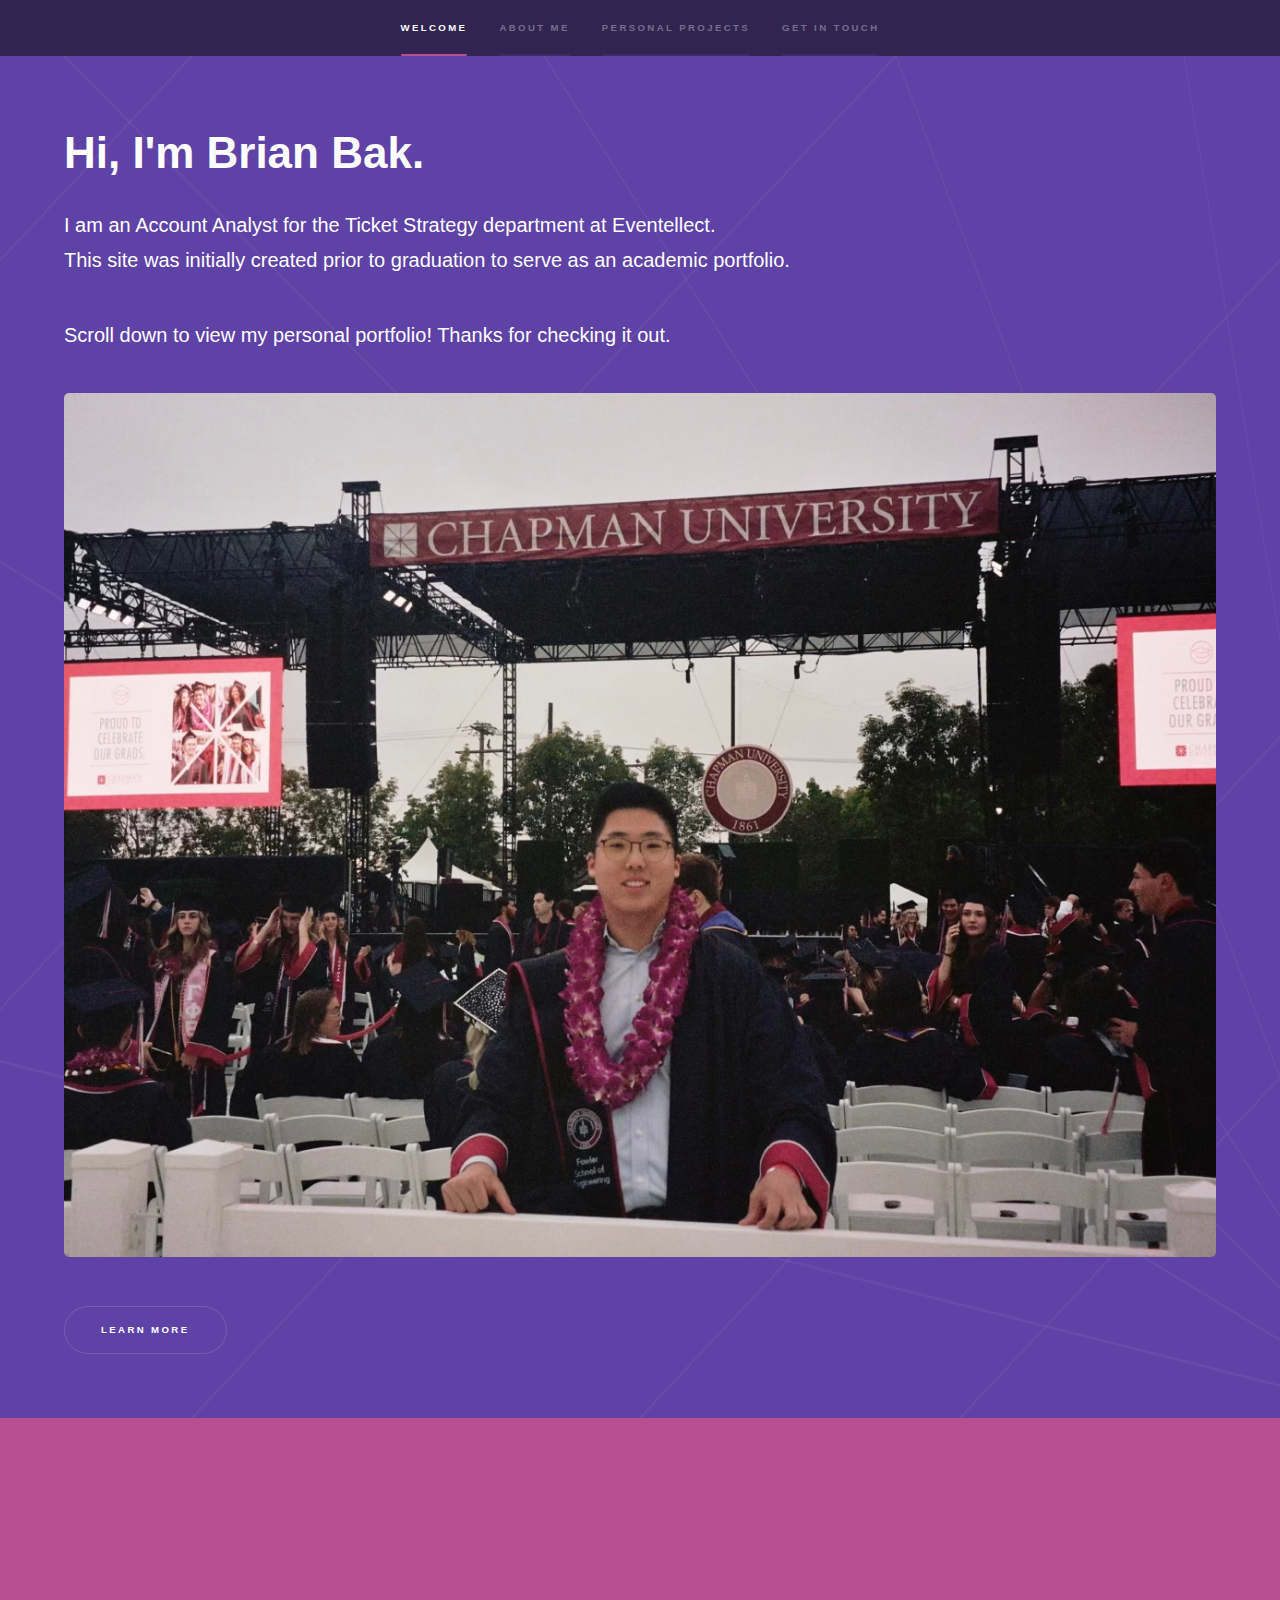
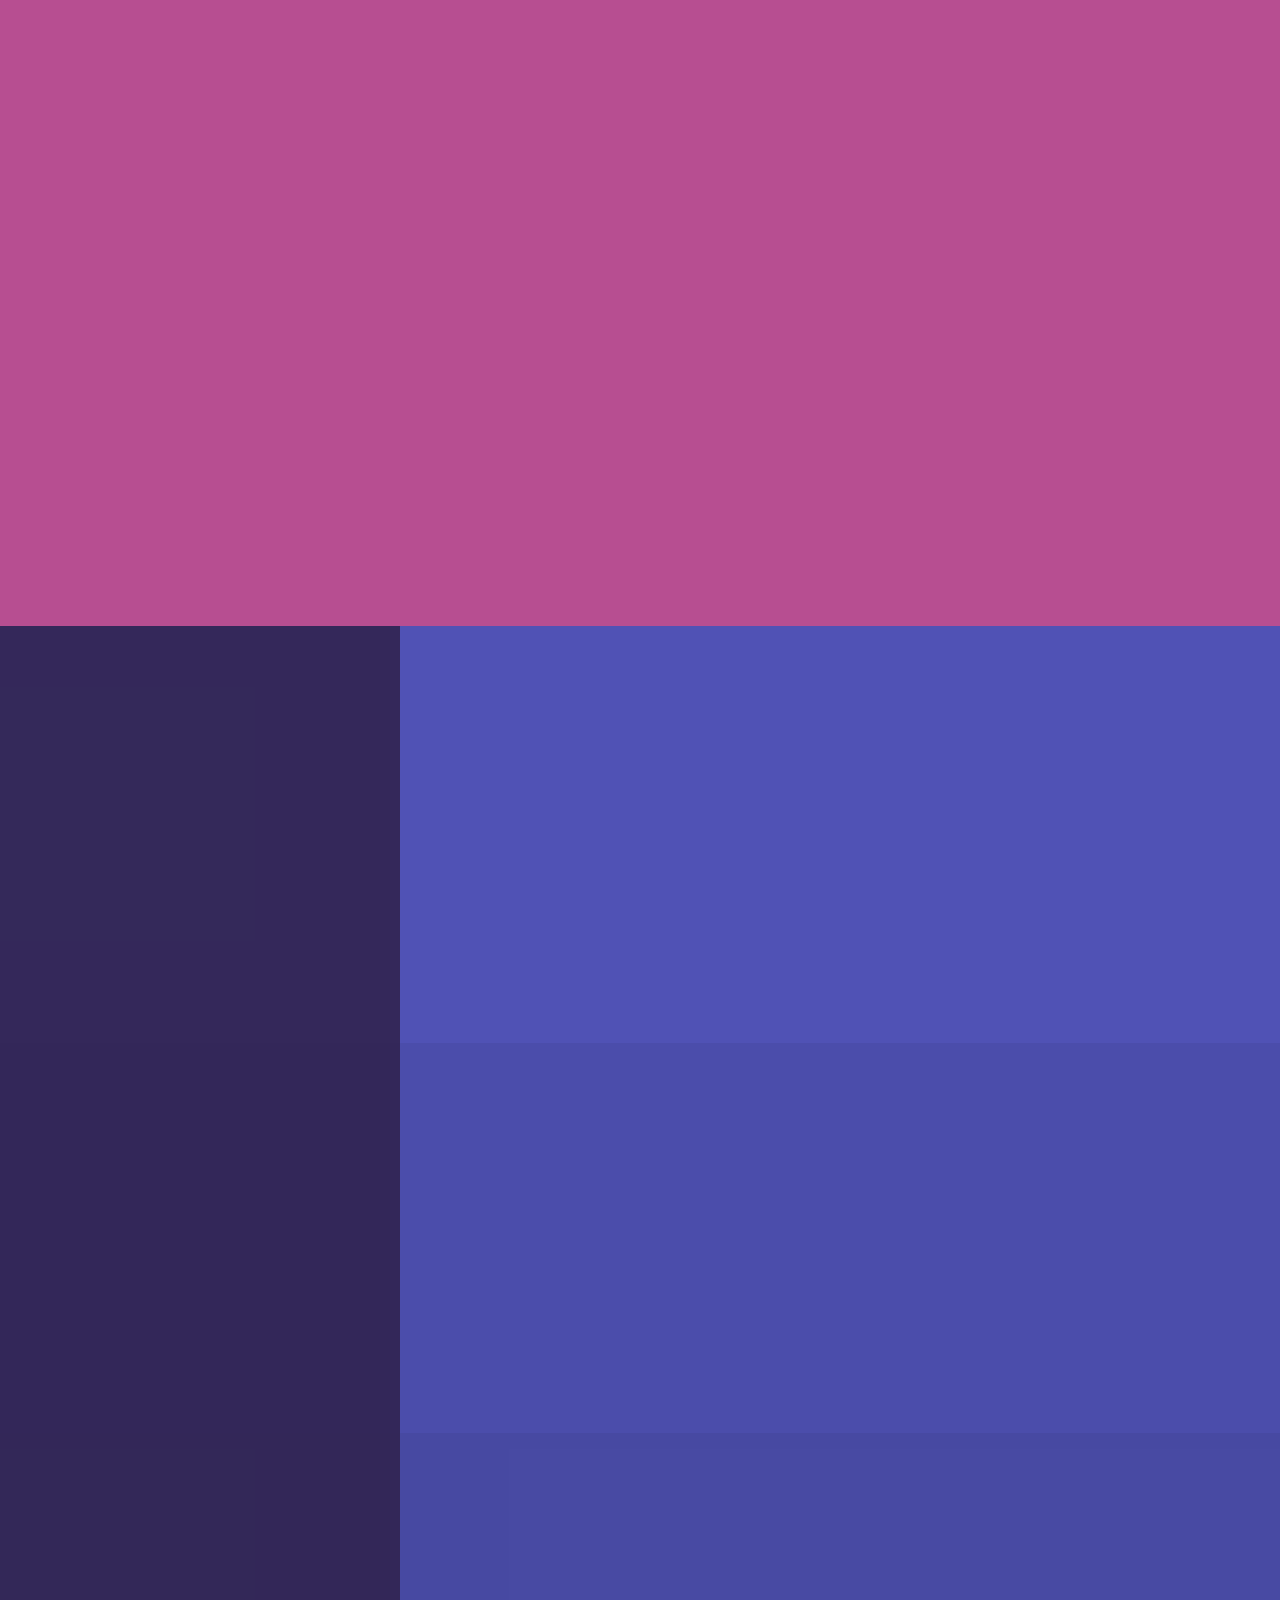
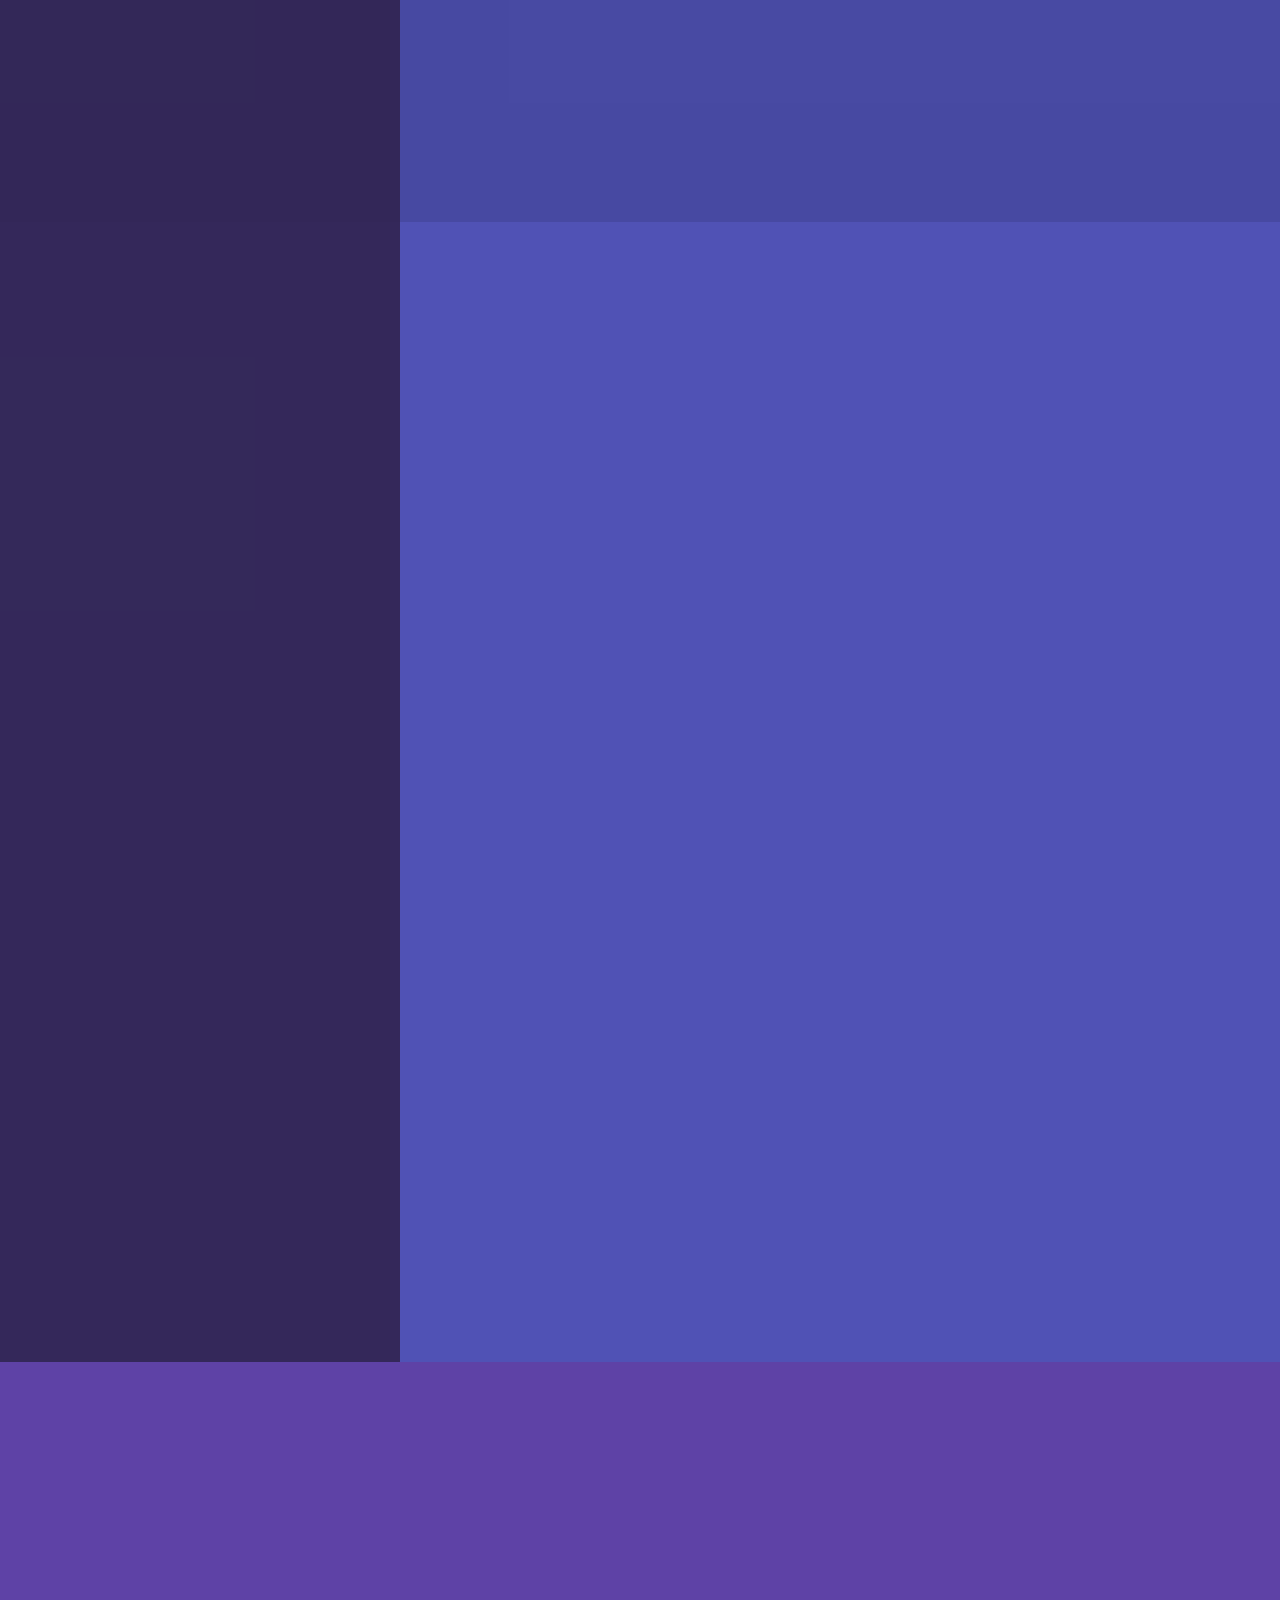
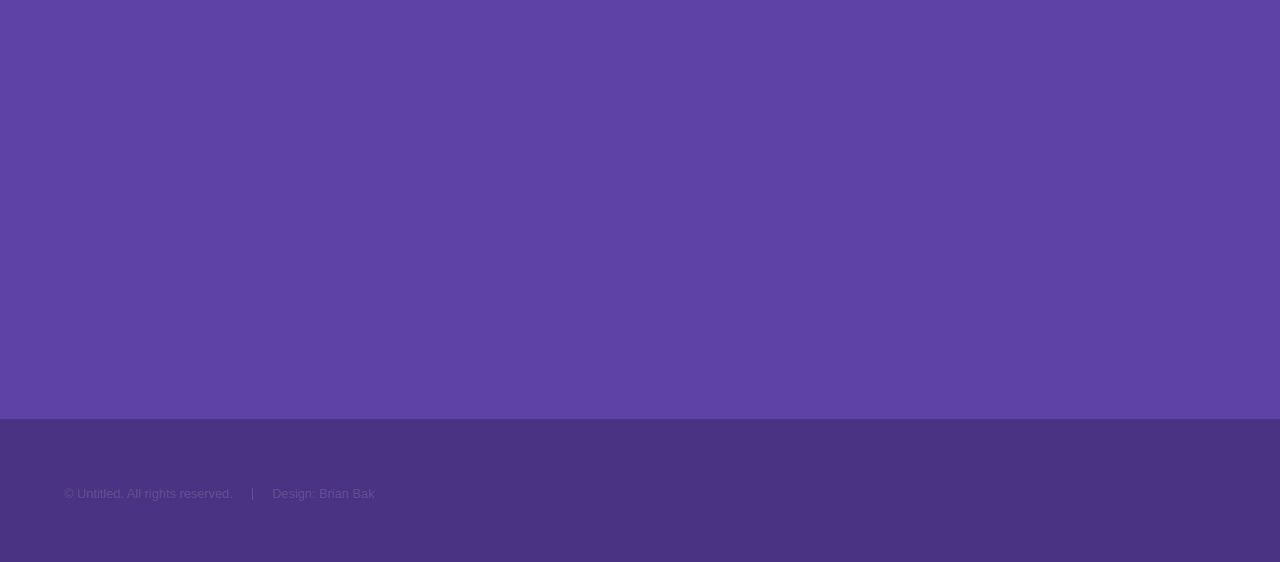
==== commit 3bd2f188: "Add files via upload" ====
--- a/index.html
+++ b/index.html
@@ -35,7 +35,8 @@
 					<section id="intro" class="wrapper style1 fullscreen fade-up">
 						<div class="inner">
 							<h1>Hi, I'm Brian Bak.</h1>
-							<p>I am an Account Analyst within the Touring division for the Ticket Strategy department at Eventellect. 
+							<p>I am an Account Analyst for the Ticket Strategy department at Eventellect. 
+							</br>
 								This site was initially created prior to graduation to serve as an academic portfolio. </p>
 
 							
@@ -53,8 +54,8 @@
 						<div class="inner">
 							<h2>About Me</h2>
 							
-							<p> As the world continues to rapidly evolve, leveraging data has become crucial for allowing organizations to maximize their efficiency 
-								and productivity by identifying patterns, discovering insights, and promote strategic thinking. These developments inspired me to 
+							<p> As the world continues to rapidly evolve, leveraging data has become crucial for allowing organizations to maximize their 
+								productivity by identifying patterns, discovering insights, and promote strategic thinking. These developments inspired me to 
 								begin my career at Chapman University, having recently graduated in May of 2023 with degrees in Data Analytics and Business Administration. 
 
 							</br> </br>
@@ -62,10 +63,10 @@
 							spending a summer in Daytona Beach, FL engaging within the field of consumer behavior by learning about ticketing, crm, email, surveying, merchandise, and more. 
 							</br> </br>
 								Since graduating, I have recently started my first post-graduate role in July as an Account Analyst 
-								within the Touring division for the Ticket Strategy department at Eventellect. 
-							<!-- </br> </br> -->
-								Based in Houston, TX, Eventellect partners with professional and collegiate sports teams, as well as venues all around the United States 
-								to unify their approach to single game ticket sales and transform it into a strategic business asset. My role consists of assisting
+								within the Touring division for the Ticket Strategy department at Eventellect. Based in Houston, TX, Eventellect partners with professional and collegiate sports teams, as well as venues all around the United States 
+								to unify their approach to single game ticket sales and transform it into a strategic business asset. 
+							</br> </br>
+								My role consists of assisting
 								the Ticket Strategy department in pricing tickets and managing inventory related to Touring events, such as concerts, NCAA events, 
 								tennis matches, and more.
 							
@@ -74,13 +75,13 @@
 								<h2>Here are a few fun facts about me: </h2>
 								<ul>
 									<li> My favorite TV show is Jeopardy.</li>
-									<li> Picked up sports and concert photography a little over a year ago. My dream is to photograph Bad Bunny.
+									<li> Picked up sports and concert photography about two years ago. My dream is to photograph Bad Bunny.
 										<a href="https://www.instagram.com/bbakphoto/" target="_blank" a> <br/>
 											Click to see who I've photographed so far!</a> </li>
 									<li> I've lived in every corner of the continental USA. Can you guess where?</li>
 								</ul>
 							</p>
-							<p>Scroll down to view a few of my recent personal projects! </p>
+							<p>Scroll down to view a few of my recent personal projects! These were all completed during my time at Chapman. </p>
 						</div>
 					</section>
 
